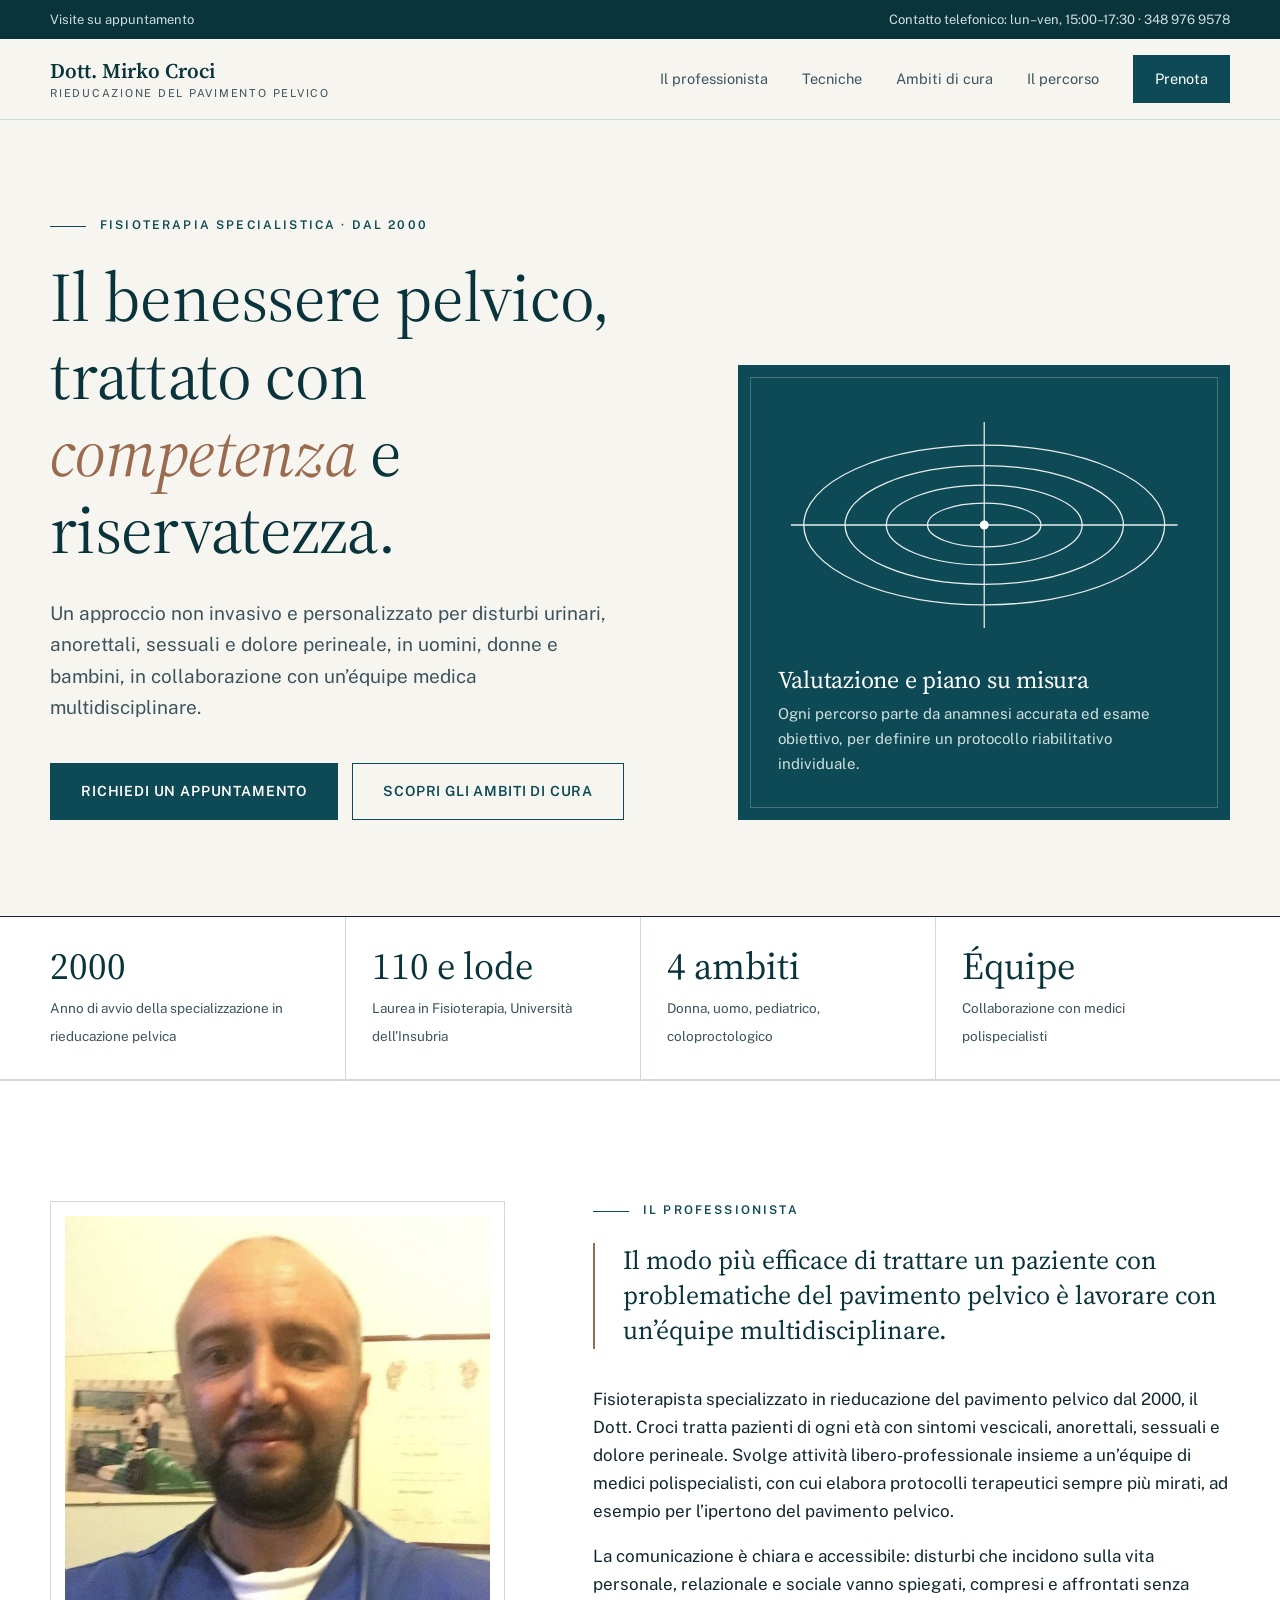
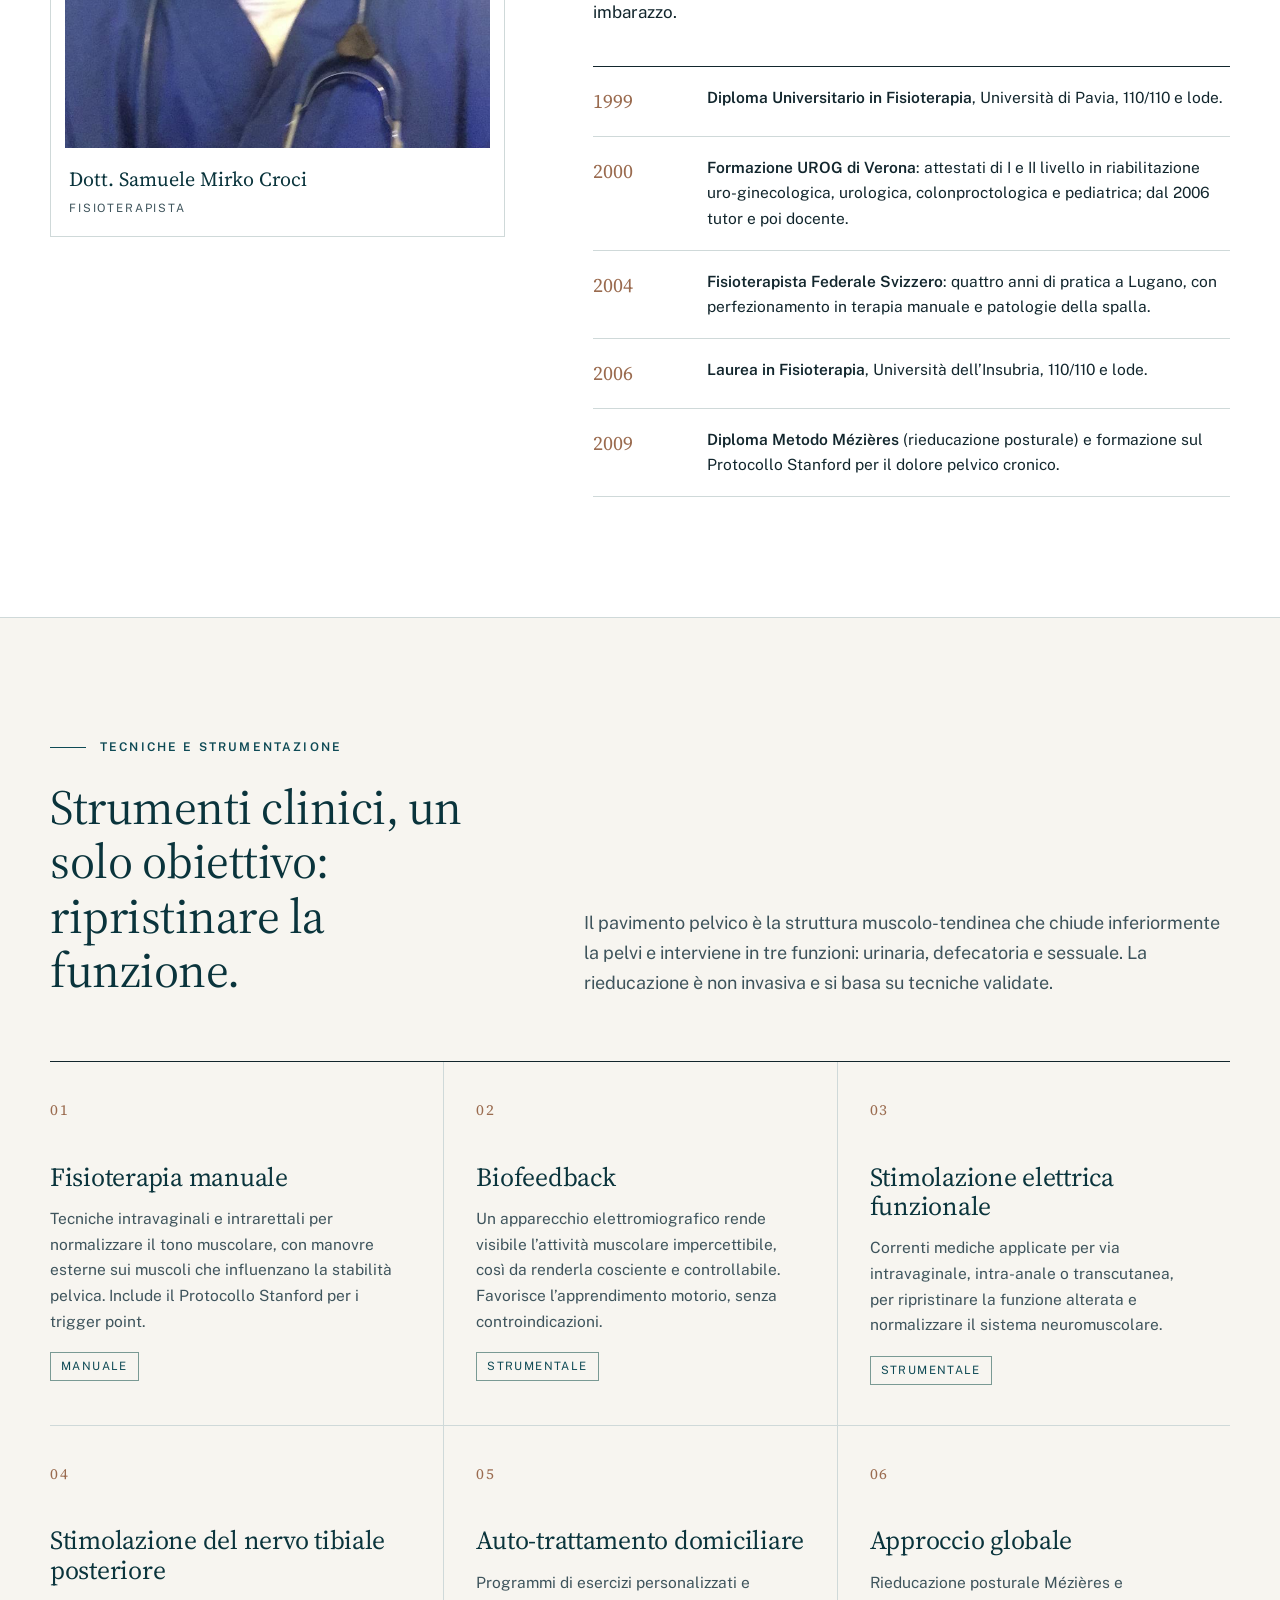
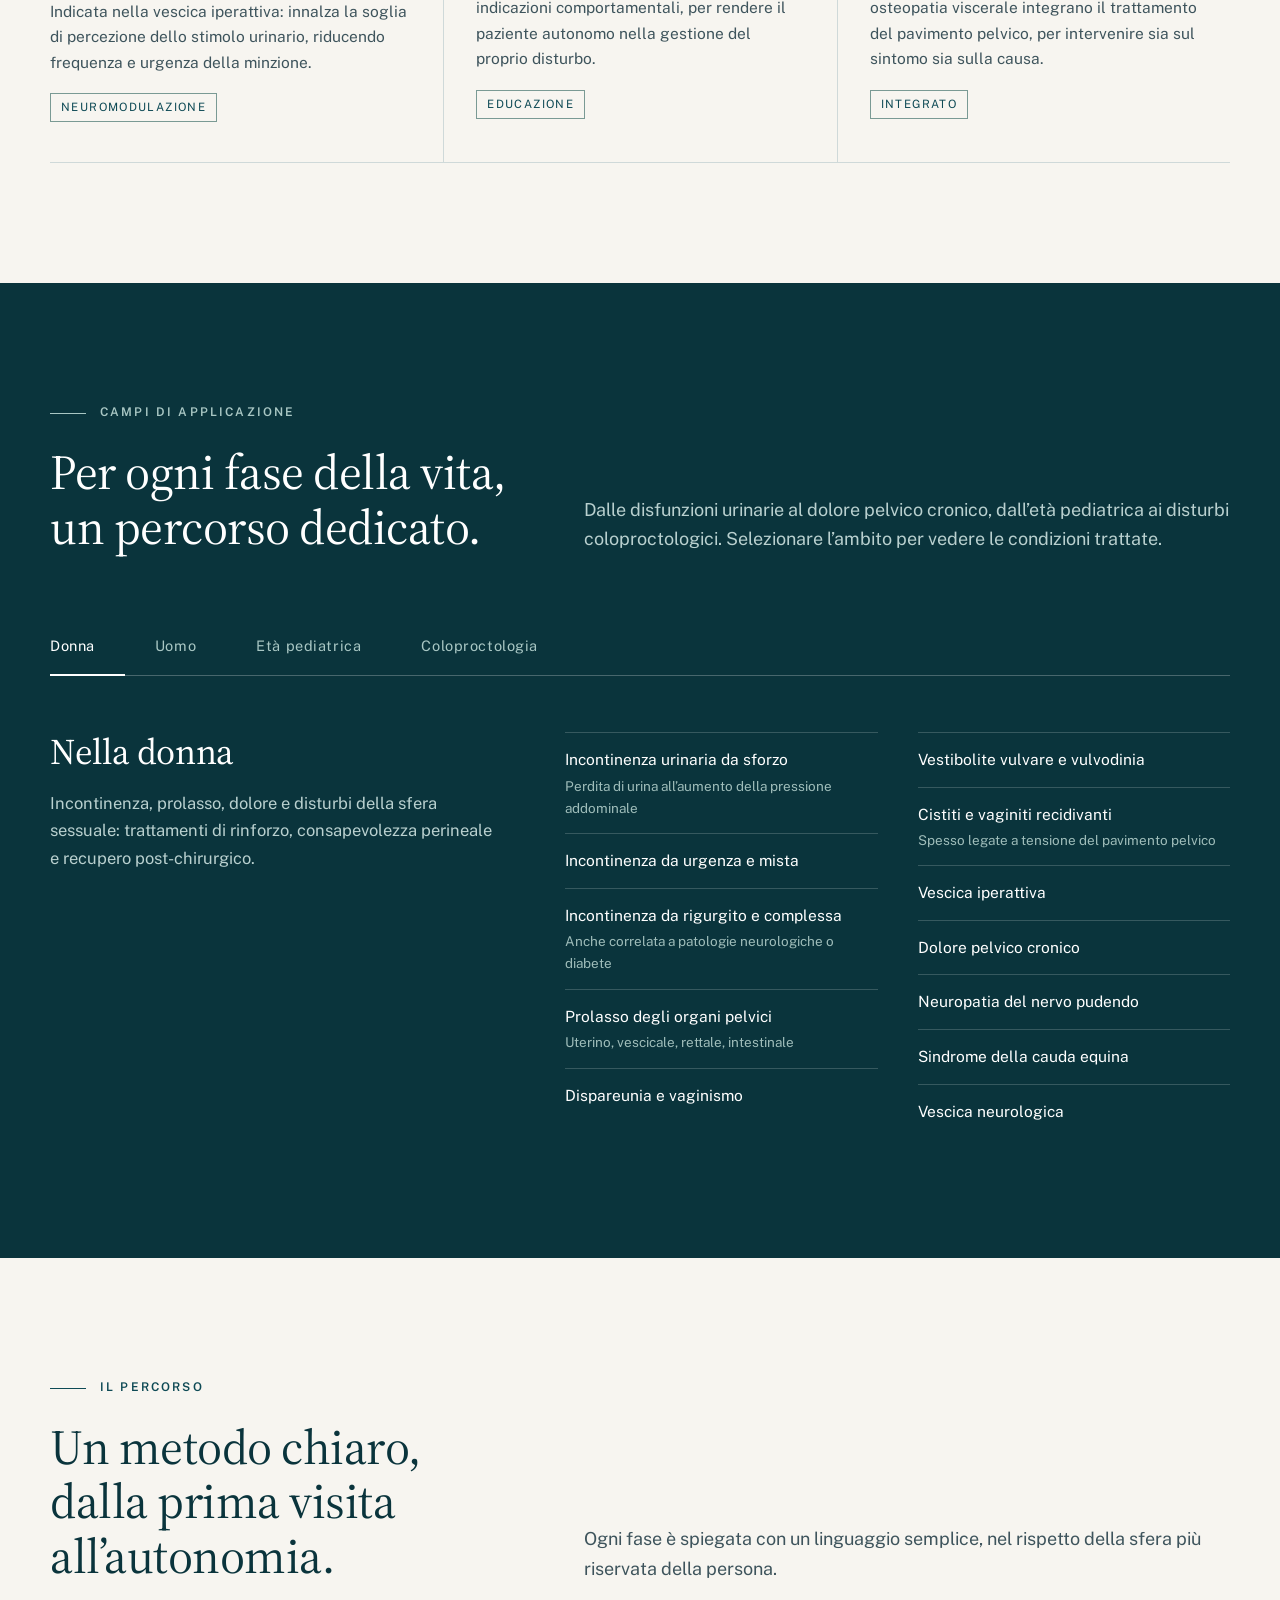
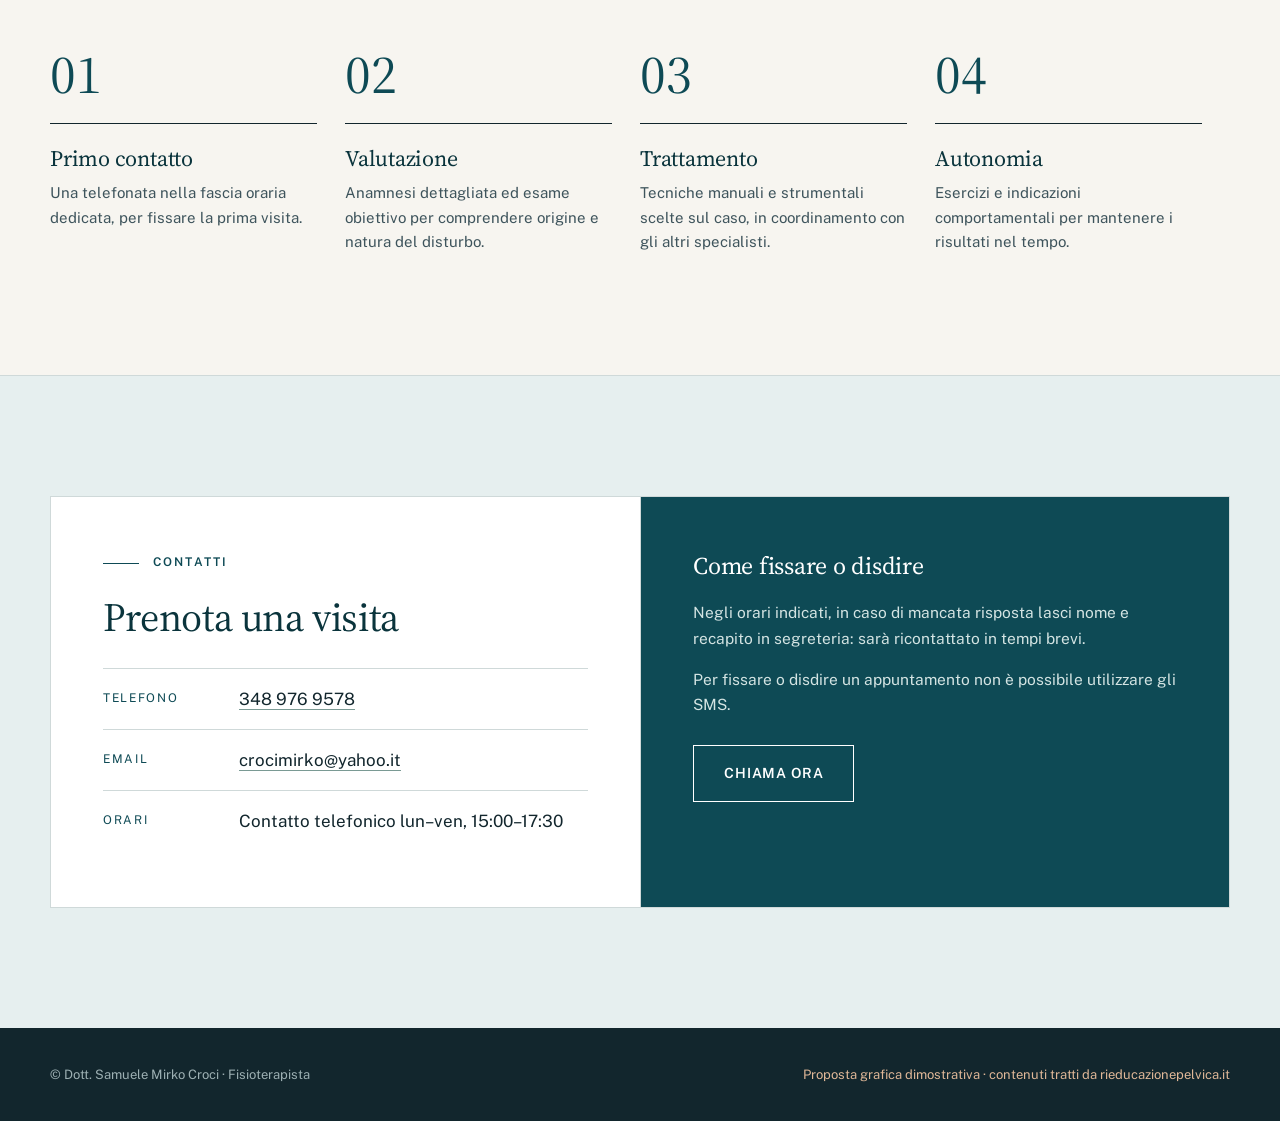
==== index.html @ 96f4814f "Demo restyling sito rieducazionepelvica.it Co-Authored-By: Claude Sonnet 5.5 <noreply@anthropic.com>" ====
<!doctype html>
<html lang="it">
<head>
<meta charset="utf-8">
<meta name="viewport" content="width=device-width, initial-scale=1">
<title>Dott. Mirko Croci · Rieducazione del Pavimento Pelvico</title>
<meta name="description" content="Fisioterapista specializzato in rieducazione del pavimento pelvico dal 2000. Disfunzioni urinarie, anorettali, sessuali e dolore pelvico. Visite su appuntamento.">
<link rel="preconnect" href="https://fonts.googleapis.com">
<link rel="preconnect" href="https://fonts.gstatic.com" crossorigin>
<link href="https://fonts.googleapis.com/css2?family=Public+Sans:wght@400;500;600&family=Source+Serif+4:ital,opsz,wght@0,8..60,400;0,8..60,600;1,8..60,400&display=swap" rel="stylesheet">
<link rel="stylesheet" href="style.css">
</head>
<body>

<div class="topbar">
  <div class="wrap">
    <span>Visite su appuntamento</span>
    <span>Contatto telefonico: lun–ven, 15:00–17:30 · <a href="tel:+393489769578">348 976 9578</a></span>
  </div>
</div>

<header class="site">
  <div class="wrap">
    <a class="brand" href="#top">
      <strong>Dott. Mirko Croci</strong>
      <span>Rieducazione del pavimento pelvico</span>
    </a>
    <button class="burger" aria-label="Menu" aria-expanded="false" aria-controls="nav"><span></span><span></span><span></span></button>
    <nav class="main" id="nav">
      <a href="#medico">Il professionista</a>
      <a href="#metodo">Tecniche</a>
      <a href="#ambiti">Ambiti di cura</a>
      <a href="#percorso">Il percorso</a>
      <a class="cta" href="#contatti">Prenota</a>
    </nav>
  </div>
</header>

<main id="top">

<section class="hero" style="padding-bottom:0">
  <div class="wrap">
    <div class="grid">
      <div>
        <div class="eyebrow">Fisioterapia specialistica · dal 2000</div>
        <h1>Il benessere pelvico, trattato con <em>competenza</em> e riservatezza.</h1>
        <p class="lead">Un approccio non invasivo e personalizzato per disturbi urinari, anorettali, sessuali e dolore perineale, in uomini, donne e bambini, in collaborazione con un’équipe medica multidisciplinare.</p>
        <div class="btns">
          <a class="btn solid" href="#contatti">Richiedi un appuntamento</a>
          <a class="btn line" href="#ambiti">Scopri gli ambiti di cura</a>
        </div>
      </div>
      <aside class="hero-card">
        <svg viewBox="0 0 320 180" fill="none" stroke="currentColor" stroke-width="1" aria-hidden="true">
          <g opacity=".9">
            <ellipse cx="160" cy="90" rx="140" ry="62"/>
            <ellipse cx="160" cy="90" rx="108" ry="46"/>
            <ellipse cx="160" cy="90" rx="76" ry="31"/>
            <ellipse cx="160" cy="90" rx="44" ry="17"/>
            <line x1="160" y1="10" x2="160" y2="170"/>
            <line x1="10" y1="90" x2="310" y2="90"/>
          </g>
          <circle cx="160" cy="90" r="3" fill="currentColor"/>
        </svg>
        <h2>Valutazione e piano su misura</h2>
        <p>Ogni percorso parte da anamnesi accurata ed esame obiettivo, per definire un protocollo riabilitativo individuale.</p>
      </aside>
    </div>
  </div>
  <div class="facts">
    <div class="wrap">
      <div class="fact"><b>2000</b><span>Anno di avvio della specializzazione in rieducazione pelvica</span></div>
      <div class="fact"><b>110 e lode</b><span>Laurea in Fisioterapia, Università dell’Insubria</span></div>
      <div class="fact"><b>4 ambiti</b><span>Donna, uomo, pediatrico, coloproctologico</span></div>
      <div class="fact"><b>Équipe</b><span>Collaborazione con medici polispecialisti</span></div>
    </div>
  </div>
</section>

<section id="medico">
  <div class="wrap">
    <div class="about">
      <figure class="portrait">
        <img src="img/mirko-croci.jpg" alt="Il Dott. Mirko Croci" width="768" height="1024">
        <figcaption>Dott. Samuele Mirko Croci<br><span>Fisioterapista</span></figcaption>
      </figure>
      <div>
        <div class="eyebrow">Il professionista</div>
        <blockquote>Il modo più efficace di trattare un paziente con problematiche del pavimento pelvico è lavorare con un’équipe multidisciplinare.</blockquote>
        <p>Fisioterapista specializzato in rieducazione del pavimento pelvico dal 2000, il Dott. Croci tratta pazienti di ogni età con sintomi vescicali, anorettali, sessuali e dolore perineale. Svolge attività libero-professionale insieme a un’équipe di medici polispecialisti, con cui elabora protocolli terapeutici sempre più mirati, ad esempio per l’ipertono del pavimento pelvico.</p>
        <p>La comunicazione è chiara e accessibile: disturbi che incidono sulla vita personale, relazionale e sociale vanno spiegati, compresi e affrontati senza imbarazzo.</p>
        <ol class="timeline">
          <li><time>1999</time><span><strong>Diploma Universitario in Fisioterapia</strong>, Università di Pavia, 110/110 e lode.</span></li>
          <li><time>2000</time><span><strong>Formazione UROG di Verona</strong>: attestati di I e II livello in riabilitazione uro-ginecologica, urologica, colonproctologica e pediatrica; dal 2006 tutor e poi docente.</span></li>
          <li><time>2004</time><span><strong>Fisioterapista Federale Svizzero</strong>: quattro anni di pratica a Lugano, con perfezionamento in terapia manuale e patologie della spalla.</span></li>
          <li><time>2006</time><span><strong>Laurea in Fisioterapia</strong>, Università dell’Insubria, 110/110 e lode.</span></li>
          <li><time>2009</time><span><strong>Diploma Metodo Mézières</strong> (rieducazione posturale) e formazione sul Protocollo Stanford per il dolore pelvico cronico.</span></li>
        </ol>
      </div>
    </div>
  </div>
</section>

<section id="metodo">
  <div class="wrap">
    <div class="sec-head">
      <div>
        <div class="eyebrow">Tecniche e strumentazione</div>
        <h2>Strumenti clinici, un solo obiettivo: ripristinare la funzione.</h2>
      </div>
      <p>Il pavimento pelvico è la struttura muscolo-tendinea che chiude inferiormente la pelvi e interviene in tre funzioni: urinaria, defecatoria e sessuale. La rieducazione è non invasiva e si basa su tecniche validate.</p>
    </div>
    <div class="method">
      <article><span class="no">01</span><h3>Fisioterapia manuale</h3><p>Tecniche intravaginali e intrarettali per normalizzare il tono muscolare, con manovre esterne sui muscoli che influenzano la stabilità pelvica. Include il Protocollo Stanford per i trigger point.</p><span class="tag">Manuale</span></article>
      <article><span class="no">02</span><h3>Biofeedback</h3><p>Un apparecchio elettromiografico rende visibile l’attività muscolare impercettibile, così da renderla cosciente e controllabile. Favorisce l’apprendimento motorio, senza controindicazioni.</p><span class="tag">Strumentale</span></article>
      <article><span class="no">03</span><h3>Stimolazione elettrica funzionale</h3><p>Correnti mediche applicate per via intravaginale, intra-anale o transcutanea, per ripristinare la funzione alterata e normalizzare il sistema neuromuscolare.</p><span class="tag">Strumentale</span></article>
      <article><span class="no">04</span><h3>Stimolazione del nervo tibiale posteriore</h3><p>Indicata nella vescica iperattiva: innalza la soglia di percezione dello stimolo urinario, riducendo frequenza e urgenza della minzione.</p><span class="tag">Neuromodulazione</span></article>
      <article><span class="no">05</span><h3>Auto-trattamento domiciliare</h3><p>Programmi di esercizi personalizzati e indicazioni comportamentali, per rendere il paziente autonomo nella gestione del proprio disturbo.</p><span class="tag">Educazione</span></article>
      <article><span class="no">06</span><h3>Approccio globale</h3><p>Rieducazione posturale Mézières e osteopatia viscerale integrano il trattamento del pavimento pelvico, per intervenire sia sul sintomo sia sulla causa.</p><span class="tag">Integrato</span></article>
    </div>
  </div>
</section>

<section id="ambiti">
  <div class="wrap">
    <div class="sec-head">
      <div>
        <div class="eyebrow">Campi di applicazione</div>
        <h2>Per ogni fase della vita, un percorso dedicato.</h2>
      </div>
      <p>Dalle disfunzioni urinarie al dolore pelvico cronico, dall’età pediatrica ai disturbi coloproctologici. Selezionare l’ambito per vedere le condizioni trattate.</p>
    </div>

    <div class="tabs" role="tablist">
      <button role="tab" aria-selected="true" aria-controls="p-donna">Donna</button>
      <button role="tab" aria-selected="false" aria-controls="p-uomo">Uomo</button>
      <button role="tab" aria-selected="false" aria-controls="p-pediatrico">Età pediatrica</button>
      <button role="tab" aria-selected="false" aria-controls="p-colon">Coloproctologia</button>
    </div>

    <div class="panel on" id="p-donna" role="tabpanel">
      <div>
        <h3>Nella donna</h3>
        <p class="intro">Incontinenza, prolasso, dolore e disturbi della sfera sessuale: trattamenti di rinforzo, consapevolezza perineale e recupero post-chirurgico.</p>
      </div>
      <ul class="cond">
        <li>Incontinenza urinaria da sforzo<span>Perdita di urina all’aumento della pressione addominale</span></li>
        <li>Incontinenza da urgenza e mista</li>
        <li>Incontinenza da rigurgito e complessa<span>Anche correlata a patologie neurologiche o diabete</span></li>
        <li>Prolasso degli organi pelvici<span>Uterino, vescicale, rettale, intestinale</span></li>
        <li>Dispareunia e vaginismo</li>
        <li>Vestibolite vulvare e vulvodinia</li>
        <li>Cistiti e vaginiti recidivanti<span>Spesso legate a tensione del pavimento pelvico</span></li>
        <li>Vescica iperattiva</li>
        <li>Dolore pelvico cronico</li>
        <li>Neuropatia del nervo pudendo</li>
        <li>Sindrome della cauda equina</li>
        <li>Vescica neurologica</li>
      </ul>
    </div>

    <div class="panel" id="p-uomo" role="tabpanel">
      <div>
        <h3>Nell’uomo</h3>
        <p class="intro">Recupero funzionale dopo chirurgia prostatica e gestione del dolore pelvico cronico, con controllo del dolore e normalizzazione degli spasmi.</p>
      </div>
      <ul class="cond">
        <li>Esiti di prostatectomia<span>Incontinenza urinaria e disfunzione sessuale</span></li>
        <li>Dolore pelvico cronico<span>Prostatiti abatteriche di classe 3A</span></li>
        <li>Neuropatia del nervo pudendo</li>
        <li>Sindrome della cauda equina<span>Riabilitazione post-neurochirurgica</span></li>
        <li>Vescica neurologica<span>Programmi personalizzati e multidisciplinari</span></li>
      </ul>
    </div>

    <div class="panel" id="p-pediatrico" role="tabpanel">
      <div>
        <h3>In età pediatrica</h3>
        <p class="intro">Disturbi della minzione nel bambino, valutati prima di tutto dallo specialista di riferimento.</p>
      </div>
      <div>
        <ul class="cond" style="columns:1">
          <li>Enuresi notturna<span>Perdita del controllo notturno della minzione dopo i tre anni</span></li>
          <li>Vescica iperattiva<span>Presente in circa il 50% dei bambini con enuresi</span></li>
        </ul>
        <p class="note">La valutazione di pediatra, urologo o neuropsichiatra infantile distingue la forma organica da quella comportamentale. La rieducazione è indicata nella forma organica non di origine psicologica.</p>
      </div>
    </div>

    <div class="panel" id="p-colon" role="tabpanel">
      <div>
        <h3>In ambito coloproctologico</h3>
        <p class="intro">Interventi rieducativi per ritrovare controllo e regolarità intestinale.</p>
      </div>
      <ul class="cond" style="columns:1">
        <li>Sindrome da defecazione ostruita<span>Stipsi rettale dissinergica: evacuazione difficoltosa, scarsa o ritardata</span></li>
        <li>Incontinenza fecale<span>Incapacità di controllare l’emissione di gas e/o feci</span></li>
        <li>Esiti di enterostomia<span>Ciclo rieducativo per il recupero della continenza anale</span></li>
      </ul>
    </div>
  </div>
</section>

<section id="percorso">
  <div class="wrap">
    <div class="sec-head">
      <div>
        <div class="eyebrow">Il percorso</div>
        <h2>Un metodo chiaro, dalla prima visita all’autonomia.</h2>
      </div>
      <p>Ogni fase è spiegata con un linguaggio semplice, nel rispetto della sfera più riservata della persona.</p>
    </div>
    <div class="steps">
      <div class="step"><h3>Primo contatto</h3><p>Una telefonata nella fascia oraria dedicata, per fissare la prima visita.</p></div>
      <div class="step"><h3>Valutazione</h3><p>Anamnesi dettagliata ed esame obiettivo per comprendere origine e natura del disturbo.</p></div>
      <div class="step"><h3>Trattamento</h3><p>Tecniche manuali e strumentali scelte sul caso, in coordinamento con gli altri specialisti.</p></div>
      <div class="step"><h3>Autonomia</h3><p>Esercizi e indicazioni comportamentali per mantenere i risultati nel tempo.</p></div>
    </div>
  </div>
</section>

<section id="contatti">
  <div class="wrap">
    <div class="contact">
      <div>
        <div class="eyebrow">Contatti</div>
        <h2>Prenota una visita</h2>
        <dl class="dl">
          <div><dt>Telefono</dt><dd><a href="tel:+393489769578">348 976 9578</a></dd></div>
          <div><dt>Email</dt><dd><a href="mailto:crocimirko@yahoo.it">crocimirko@yahoo.it</a></dd></div>
          <div><dt>Orari</dt><dd>Contatto telefonico lun–ven, 15:00–17:30</dd></div>
        </dl>
      </div>
      <div>
        <h3>Come fissare o disdire</h3>
        <p>Negli orari indicati, in caso di mancata risposta lasci nome e recapito in segreteria: sarà ricontattato in tempi brevi.</p>
        <p>Per fissare o disdire un appuntamento non è possibile utilizzare gli SMS.</p>
        <a class="btn line" href="tel:+393489769578">Chiama ora</a>
      </div>
    </div>
  </div>
</section>

</main>

<footer>
  <div class="wrap">
    <span>© Dott. Samuele Mirko Croci · Fisioterapista</span>
    <span class="demo-badge">Proposta grafica dimostrativa · contenuti tratti da rieducazionepelvica.it</span>
  </div>
</footer>

<script src="script.js"></script>
</body>
</html>
---- style.css ----
:root {
  --ink: #12262d;
  --ink-soft: #3e545c;
  --teal: #0e4a55;
  --teal-deep: #0a343c;
  --teal-mist: #e6efef;
  --sage: #7a9a94;
  --paper: #f7f5f0;
  --white: #ffffff;
  --rule: #cfd9d9;
  --accent: #9a6b4f;
  --serif: "Source Serif 4", "Georgia", serif;
  --sans: "Public Sans", "Segoe UI", sans-serif;
  --wrap: 1180px;
}

*, *::before, *::after { box-sizing: border-box; border-radius: 0; }
html { scroll-behavior: smooth; scroll-padding-top: 88px; }
body {
  margin: 0;
  font-family: var(--sans);
  font-size: 17px;
  line-height: 1.65;
  color: var(--ink);
  background: var(--paper);
  -webkit-font-smoothing: antialiased;
}
img, svg { display: block; max-width: 100%; }
a { color: inherit; }
h1, h2, h3, h4 { font-family: var(--serif); font-weight: 400; line-height: 1.12; margin: 0; letter-spacing: -0.01em; }
p { margin: 0 0 1em; }
.wrap { width: min(var(--wrap), 100% - 48px); margin-inline: auto; }

.eyebrow {
  font-size: 12px;
  font-weight: 600;
  letter-spacing: 0.18em;
  text-transform: uppercase;
  color: var(--teal);
  display: flex;
  align-items: center;
  gap: 14px;
  margin-bottom: 22px;
}
.eyebrow::before { content: ""; width: 36px; height: 1px; background: currentColor; }

/* Top bar */
.topbar { background: var(--teal-deep); color: #cfe0e0; font-size: 13px; }
.topbar .wrap { display: flex; justify-content: space-between; gap: 16px; padding: 9px 0; flex-wrap: wrap; }
.topbar a { text-decoration: none; }
.topbar a:hover { color: var(--white); }

/* Header */
header.site {
  position: sticky; top: 0; z-index: 50;
  background: var(--paper);
  border-bottom: 1px solid var(--rule);
}
header.site .wrap { display: flex; align-items: center; justify-content: space-between; height: 80px; }
.brand { text-decoration: none; display: flex; flex-direction: column; line-height: 1.15; }
.brand strong { font-family: var(--serif); font-weight: 600; font-size: 21px; color: var(--teal-deep); }
.brand span { font-size: 11px; letter-spacing: 0.16em; text-transform: uppercase; color: var(--ink-soft); margin-top: 4px; }
nav.main { display: flex; align-items: center; gap: 34px; }
nav.main a { text-decoration: none; font-size: 14.5px; color: var(--ink-soft); padding: 6px 0; border-bottom: 1px solid transparent; transition: color .2s, border-color .2s; }
nav.main a:hover { color: var(--teal); border-color: var(--teal); }
nav.main a.cta { background: var(--teal); color: var(--white); padding: 12px 22px; border: 0; }
nav.main a.cta:hover { background: var(--teal-deep); }
.burger { display: none; background: none; border: 1px solid var(--teal); width: 44px; height: 44px; cursor: pointer; padding: 0; }
.burger span { display: block; width: 20px; height: 1.5px; background: var(--teal); margin: 5px auto; }

/* Hero */
.hero { padding: 96px 0 0; }
.hero .grid { display: grid; grid-template-columns: 1.25fr 1fr; gap: 72px; align-items: end; }
.hero h1 { font-size: clamp(42px, 5.4vw, 74px); color: var(--teal-deep); margin-bottom: 30px; }
.hero h1 em { font-style: italic; color: var(--accent); }
.hero .lead { font-size: 19px; color: var(--ink-soft); max-width: 560px; margin-bottom: 40px; }
.btns { display: flex; gap: 14px; flex-wrap: wrap; }
.btn {
  display: inline-block; text-decoration: none; font-size: 14px; font-weight: 600;
  letter-spacing: 0.06em; text-transform: uppercase;
  padding: 16px 30px; border: 1px solid var(--teal); transition: background .2s, color .2s;
}
.btn.solid { background: var(--teal); color: var(--white); }
.btn.solid:hover { background: var(--teal-deep); }
.btn.line { color: var(--teal); }
.btn.line:hover { background: var(--teal); color: var(--white); }

.hero-card { background: var(--teal); color: var(--white); padding: 44px 40px; position: relative; }
.hero-card::before { content: ""; position: absolute; inset: 12px; border: 1px solid rgba(255,255,255,.22); pointer-events: none; }
.hero-card svg { width: 100%; height: auto; margin-bottom: 26px; }
.hero-card h2 { font-size: 24px; margin-bottom: 8px; }
.hero-card p { font-size: 15px; color: #cfe0e0; margin: 0; }

.facts { margin-top: 96px; border-top: 1px solid var(--ink); border-bottom: 1px solid var(--rule); background: var(--white); }
.facts .wrap { display: grid; grid-template-columns: repeat(4, 1fr); }
.fact { padding: 30px 26px; border-left: 1px solid var(--rule); }
.fact:first-child { border-left: 0; padding-left: 0; }
.fact b { display: block; font-family: var(--serif); font-weight: 400; font-size: 38px; color: var(--teal-deep); line-height: 1; margin-bottom: 8px; }
.fact span { font-size: 13.5px; color: var(--ink-soft); }

/* Sections */
section { padding: 120px 0; }
.sec-head { display: grid; grid-template-columns: 1fr 1.4fr; gap: 72px; margin-bottom: 64px; align-items: end; }
.sec-head h2 { font-size: clamp(34px, 3.8vw, 52px); color: var(--teal-deep); }
.sec-head p { color: var(--ink-soft); margin: 0; font-size: 18px; }

/* About */
#medico { background: var(--white); border-top: 1px solid var(--rule); border-bottom: 1px solid var(--rule); }
.about { display: grid; grid-template-columns: 5fr 7fr; gap: 88px; }
.portrait { margin: 0; position: sticky; top: 112px; align-self: start; border: 1px solid var(--rule); background: var(--white); padding: 14px; }
.portrait img { width: 100%; height: auto; aspect-ratio: 4 / 5; object-fit: cover; object-position: 50% 18%; filter: saturate(.9); }
.portrait figcaption { padding: 18px 4px 4px; font-family: var(--serif); font-size: 20px; color: var(--teal-deep); line-height: 1.3; }
.portrait figcaption span { font-family: var(--sans); font-size: 11.5px; letter-spacing: .16em; text-transform: uppercase; color: var(--ink-soft); }
.about blockquote { margin: 0 0 36px; padding: 0 0 0 28px; border-left: 2px solid var(--accent); font-family: var(--serif); font-size: 26px; line-height: 1.35; color: var(--teal-deep); }
.timeline { margin: 40px 0 0; padding: 0; list-style: none; border-top: 1px solid var(--ink); }
.timeline li { display: grid; grid-template-columns: 90px 1fr; gap: 24px; padding: 18px 0; border-bottom: 1px solid var(--rule); font-size: 15.5px; }
.timeline time { font-family: var(--serif); font-size: 20px; color: var(--accent); }
.timeline strong { font-weight: 600; color: var(--ink); }

/* Method */
.method { display: grid; grid-template-columns: repeat(3, 1fr); border-top: 1px solid var(--ink); }
.method article { padding: 36px 32px 40px; border-left: 1px solid var(--rule); border-bottom: 1px solid var(--rule); }
.method article:nth-child(3n+1) { border-left: 0; padding-left: 0; }
.method .no { font-family: var(--serif); font-size: 15px; color: var(--accent); letter-spacing: .1em; display: block; margin-bottom: 40px; }
.method h3 { font-size: 26px; color: var(--teal-deep); margin-bottom: 14px; }
.method p { font-size: 15.5px; color: var(--ink-soft); margin: 0; }
.method .tag { display: inline-block; margin-top: 18px; font-size: 11.5px; letter-spacing: .12em; text-transform: uppercase; color: var(--teal); border: 1px solid var(--sage); padding: 4px 10px; }

/* Fields */
#ambiti { background: var(--teal-deep); color: var(--white); }
#ambiti .eyebrow { color: #a9c7c4; }
#ambiti .sec-head h2 { color: var(--white); }
#ambiti .sec-head p { color: #b9d0cf; }
.tabs { display: flex; border-bottom: 1px solid rgba(255,255,255,.25); margin-bottom: 56px; flex-wrap: wrap; }
.tabs button { font: inherit; font-size: 14.5px; letter-spacing: .04em; background: none; color: #a9c7c4; border: 0; border-bottom: 2px solid transparent; padding: 16px 30px 16px 0; margin-right: 30px; cursor: pointer; margin-bottom: -1px; }
.tabs button:hover { color: var(--white); }
.tabs button[aria-selected="true"] { color: var(--white); border-bottom-color: var(--white); }
.panel { display: none; grid-template-columns: 1fr 1.5fr; gap: 72px; }
.panel.on { display: grid; }
.panel h3 { font-size: 36px; margin-bottom: 18px; }
.panel .intro { color: #b9d0cf; font-size: 16.5px; }
.cond { list-style: none; padding: 0; margin: 0; columns: 2; column-gap: 40px; }
.cond li { break-inside: avoid; padding: 14px 0 14px 0; border-top: 1px solid rgba(255,255,255,.18); font-size: 15.5px; }
.cond li span { display: block; font-size: 13.5px; color: #9fbdba; margin-top: 2px; }
.note { margin-top: 26px; font-size: 14px; color: #9fbdba; border-left: 2px solid var(--accent); padding-left: 16px; }

/* Process */
.steps { display: grid; grid-template-columns: repeat(4, 1fr); gap: 0; counter-reset: s; }
.step { padding: 0 28px 0 0; position: relative; }
.step::before { counter-increment: s; content: "0" counter(s); display: block; font-family: var(--serif); font-size: 54px; color: var(--teal); line-height: 1; padding-bottom: 22px; border-bottom: 1px solid var(--ink); margin-bottom: 22px; }
.step h3 { font-size: 22px; margin-bottom: 10px; color: var(--teal-deep); }
.step p { font-size: 15px; color: var(--ink-soft); margin: 0; }

/* Contacts */
#contatti { background: var(--teal-mist); border-top: 1px solid var(--rule); }
.contact { display: grid; grid-template-columns: 1fr 1fr; gap: 0; background: var(--white); border: 1px solid var(--rule); }
.contact > div { padding: 56px 52px; }
.contact > div + div { border-left: 1px solid var(--rule); background: var(--teal); color: var(--white); }
.contact h2 { font-size: 40px; color: var(--teal-deep); margin-bottom: 28px; }
.contact > div + div h3 { font-size: 24px; margin-bottom: 20px; }
.dl { margin: 0; }
.dl div { padding: 16px 0; border-top: 1px solid var(--rule); display: grid; grid-template-columns: 120px 1fr; gap: 16px; }
.dl dt { font-size: 12px; letter-spacing: .14em; text-transform: uppercase; color: var(--teal); padding-top: 4px; }
.dl dd { margin: 0; }
.dl a { text-decoration: none; border-bottom: 1px solid var(--sage); }
.contact > div + div p { color: #d4e4e3; font-size: 15.5px; }
.contact > div + div .btn { border-color: var(--white); color: var(--white); margin-top: 12px; }
.contact > div + div .btn:hover { background: var(--white); color: var(--teal); }

footer { background: var(--ink); color: #9db0b3; padding: 36px 0; font-size: 13px; }
footer .wrap { display: flex; justify-content: space-between; gap: 20px; flex-wrap: wrap; }
.demo-badge { color: #e0b898; }

/* Responsive */
@media (max-width: 980px) {
  .burger { display: block; }
  nav.main { display: none; position: absolute; top: 80px; left: 0; right: 0; background: var(--paper); flex-direction: column; align-items: stretch; gap: 0; padding: 8px 24px 24px; border-bottom: 1px solid var(--rule); }
  nav.main.open { display: flex; }
  nav.main a { padding: 16px 0; border-bottom: 1px solid var(--rule); }
  nav.main a.cta { margin-top: 16px; text-align: center; }
  section { padding: 84px 0; }
  .hero { padding-top: 56px; }
  .hero .grid, .sec-head, .about, .panel, .contact { grid-template-columns: 1fr; gap: 40px; }
  .sec-head { gap: 20px; }
  .facts .wrap { grid-template-columns: 1fr 1fr; }
  .fact:nth-child(3) { border-left: 0; padding-left: 0; }
  .fact { border-top: 1px solid var(--rule); }
  .fact:nth-child(-n+2) { border-top: 0; }
  .method { grid-template-columns: 1fr 1fr; }
  .method article, .method article:nth-child(3n+1) { border-left: 1px solid var(--rule); padding-left: 32px; }
  .method article:nth-child(odd) { border-left: 0; padding-left: 0; }
  .steps { grid-template-columns: 1fr 1fr; row-gap: 48px; }
  .contact > div + div { border-left: 0; border-top: 1px solid var(--rule); }
  .portrait { max-width: 420px; position: static; }
}
@media (max-width: 760px) {
  body { font-size: 16px; }
  .topbar .wrap > :last-child { display: none; }
  .method, .steps { grid-template-columns: 1fr; }
  .method article, .method article:nth-child(odd) { border-left: 0; padding-left: 0; padding-right: 0; }
  .cond { columns: 1; }
  .contact > div { padding: 36px 26px; }
  .dl div { grid-template-columns: 1fr; gap: 2px; }
  .timeline li { grid-template-columns: 64px 1fr; gap: 14px; }
  .hero-card { padding: 36px 28px; }
  .tabs button { margin-right: 18px; padding-right: 0; }
}
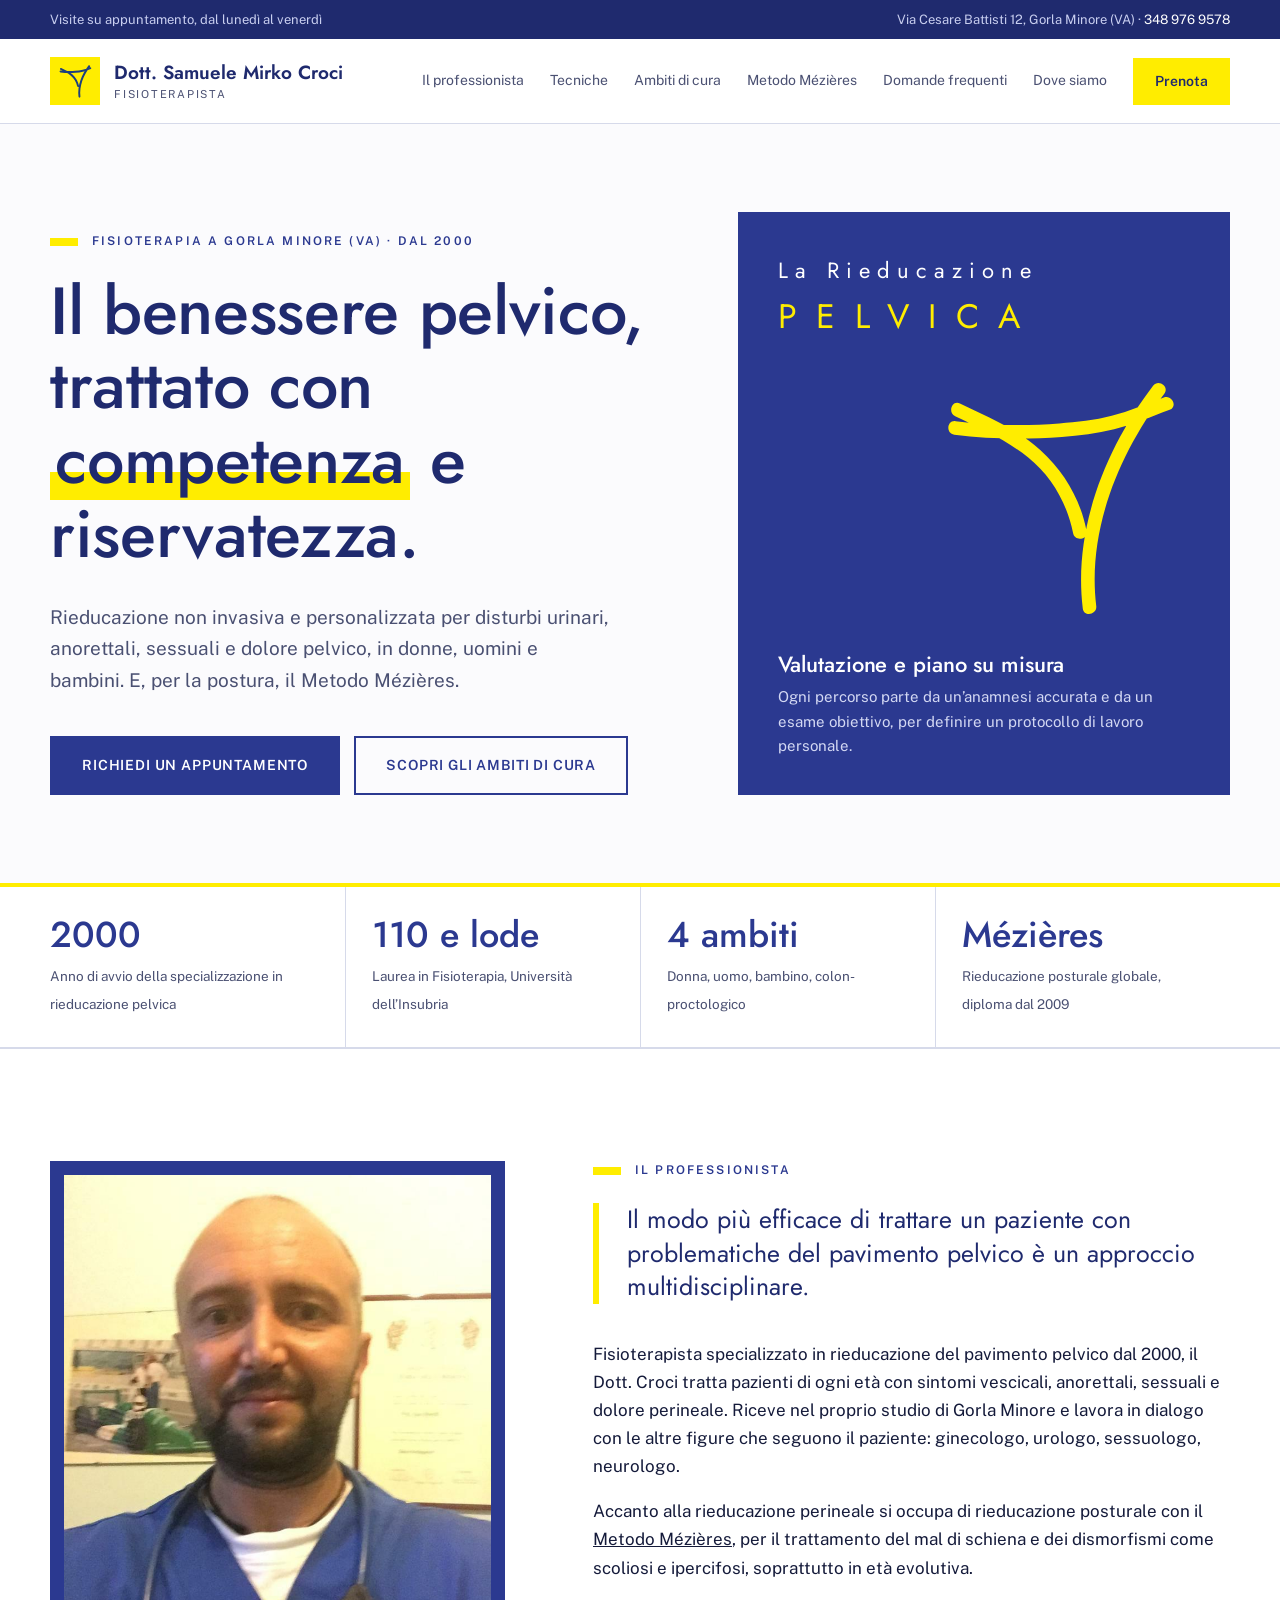
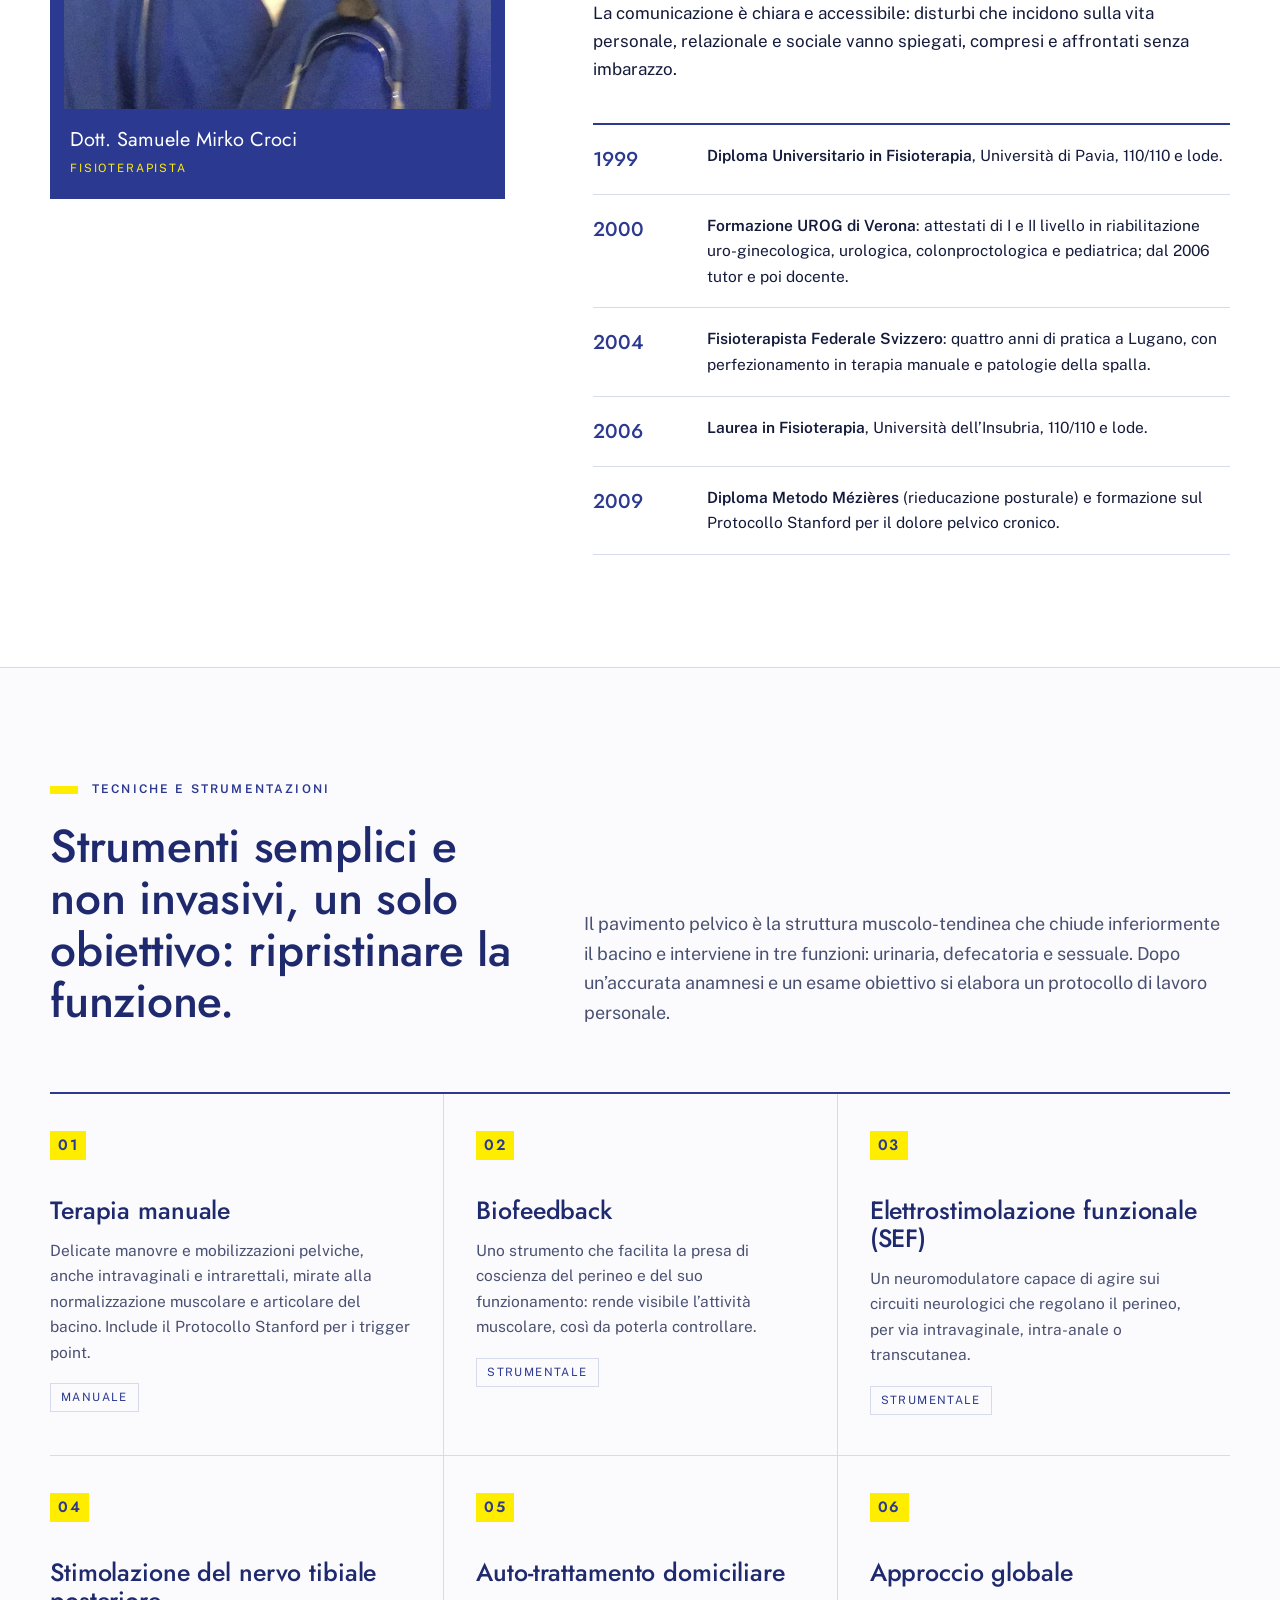
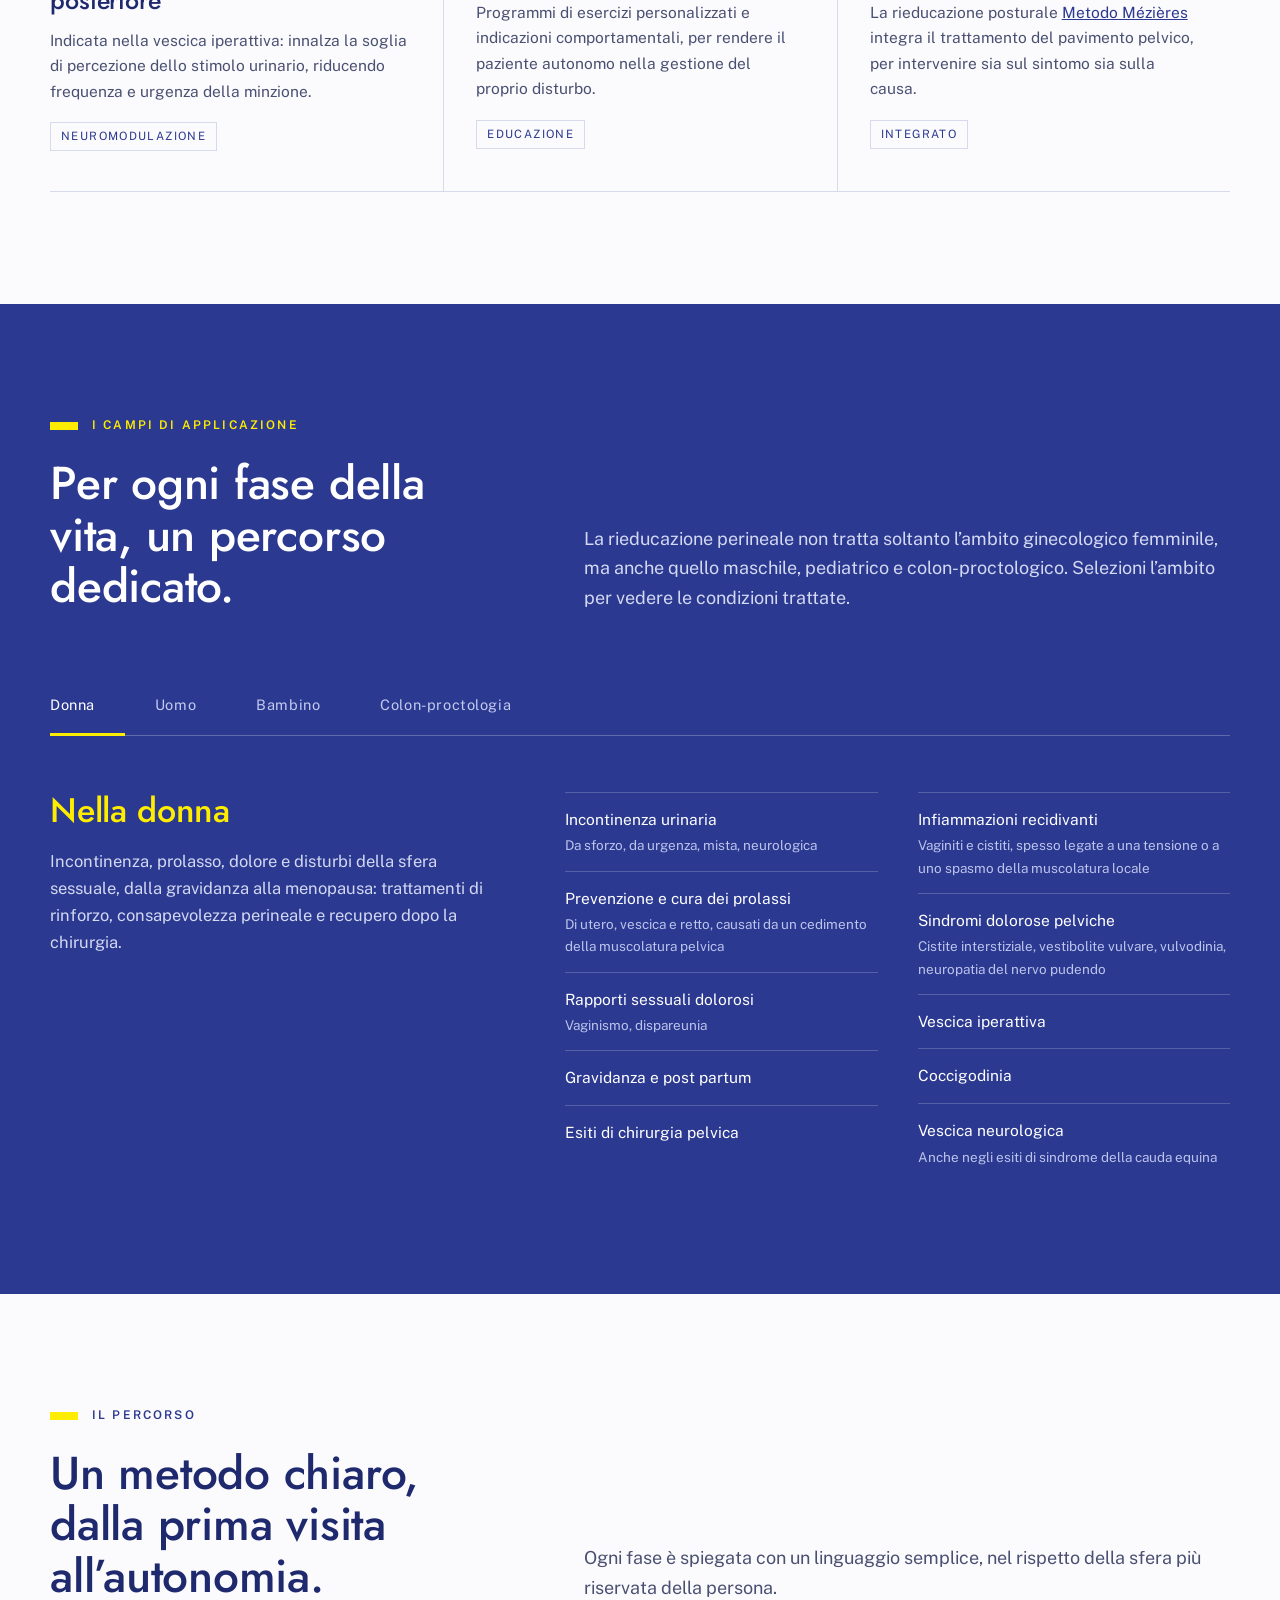
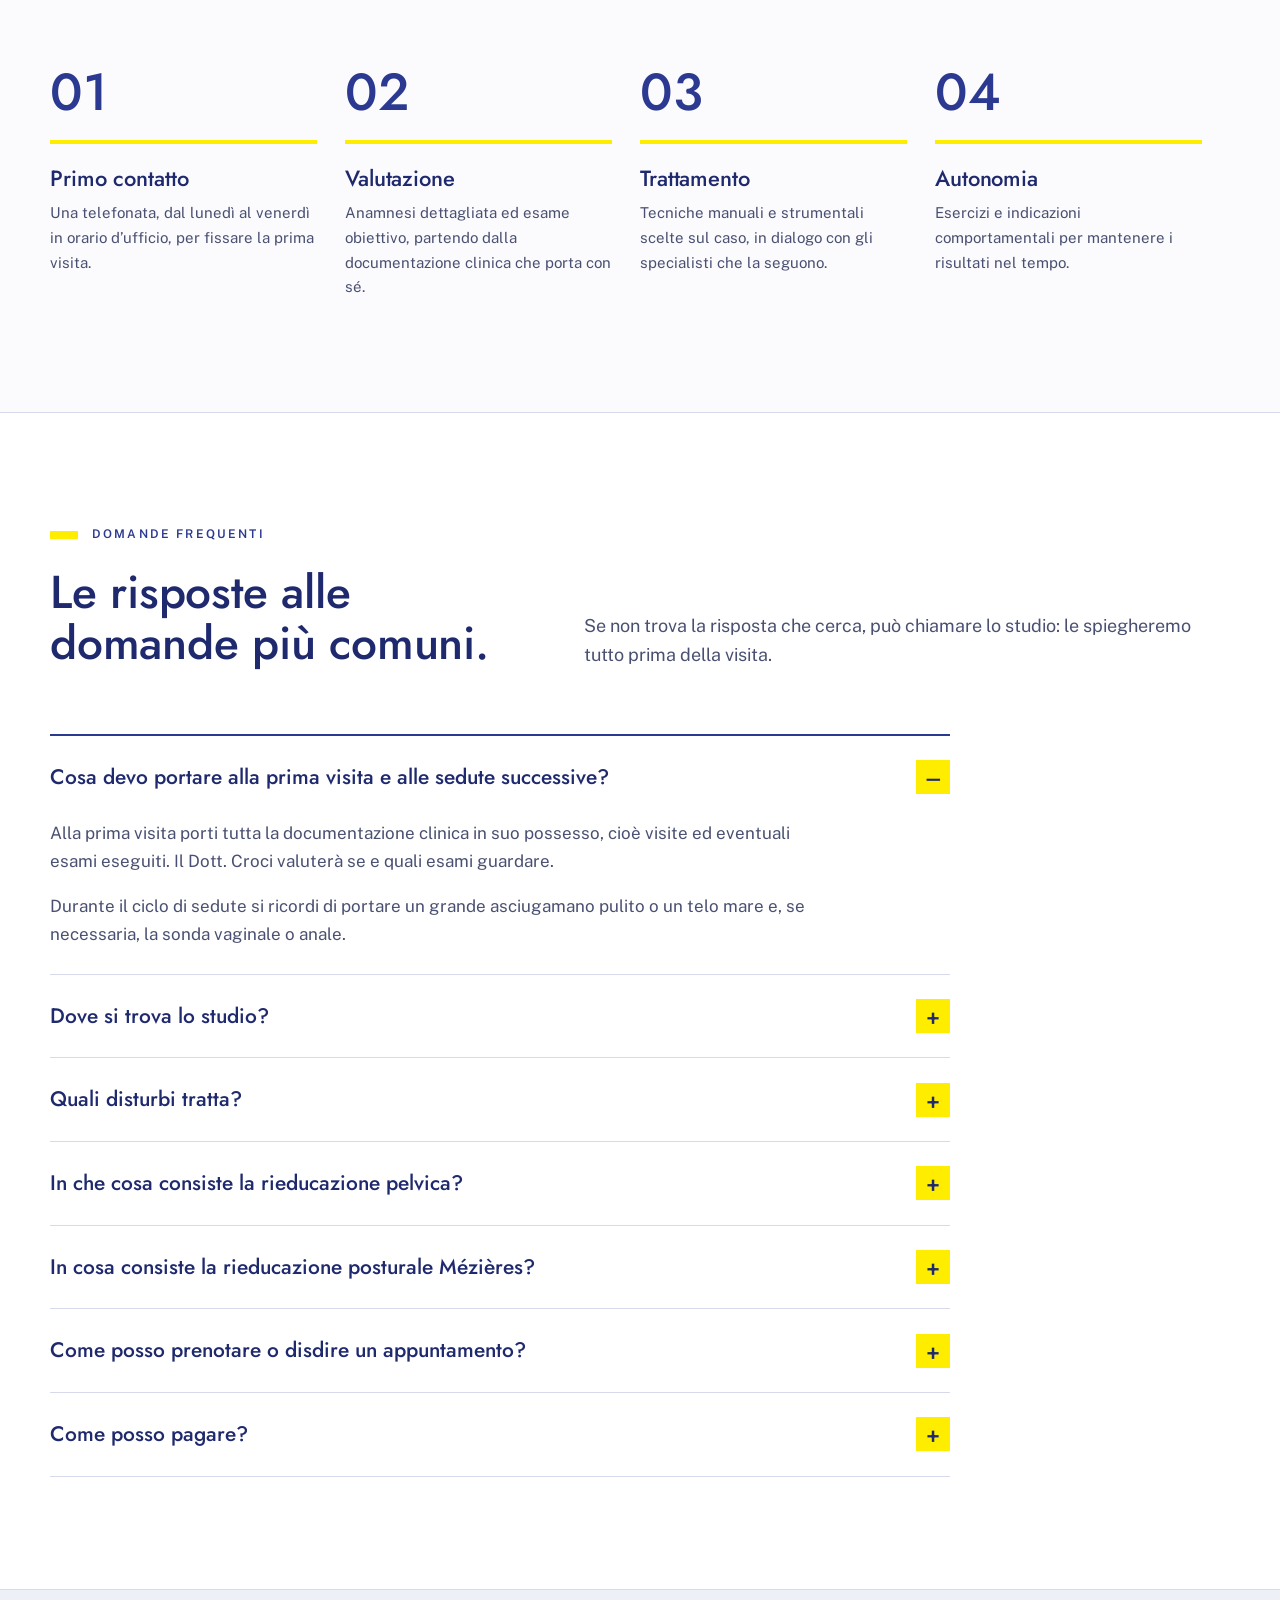
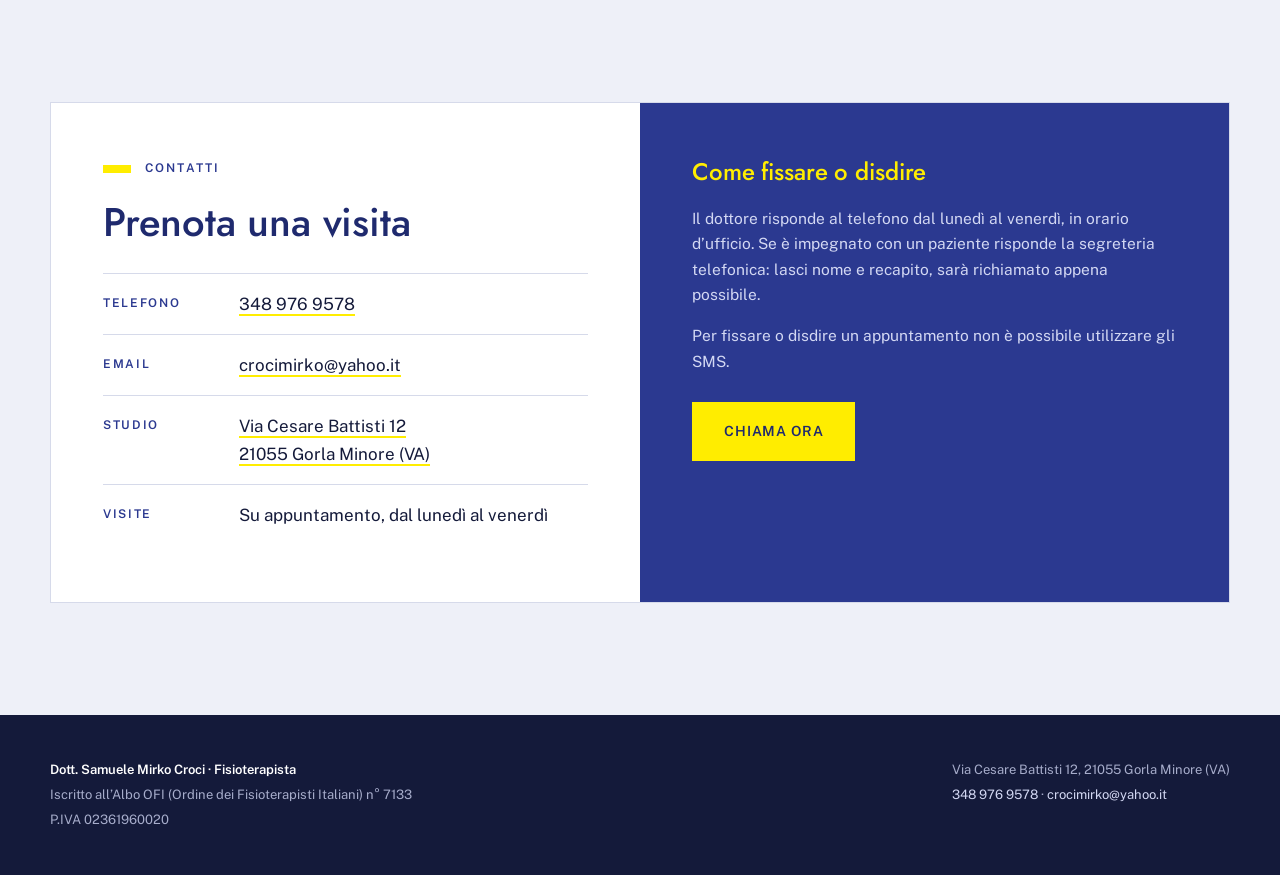
==== commit 378cce6f: "Sito con contenuti del cliente e palette della brochure - Palette blu/giallo della brochure, font Jo" ====
--- a/index.html
+++ b/index.html
@@ -3,34 +3,37 @@
 <head>
 <meta charset="utf-8">
 <meta name="viewport" content="width=device-width, initial-scale=1">
-<title>Dott. Mirko Croci · Rieducazione del Pavimento Pelvico</title>
-<meta name="description" content="Fisioterapista specializzato in rieducazione del pavimento pelvico dal 2000. Disfunzioni urinarie, anorettali, sessuali e dolore pelvico. Visite su appuntamento.">
+<title>Dott. Samuele Mirko Croci · Fisioterapista · Rieducazione pelvica a Gorla Minore (VA)</title>
+<meta name="description" content="Dott. Samuele Mirko Croci, fisioterapista a Gorla Minore (VA). Rieducazione del pavimento pelvico per donna, uomo e bambino, ambito colon-proctologico e rieducazione posturale Metodo Mézières. Visite su appuntamento.">
+<link rel="icon" href="img/logo.svg" type="image/svg+xml">
 <link rel="preconnect" href="https://fonts.googleapis.com">
 <link rel="preconnect" href="https://fonts.gstatic.com" crossorigin>
-<link href="https://fonts.googleapis.com/css2?family=Public+Sans:wght@400;500;600&family=Source+Serif+4:ital,opsz,wght@0,8..60,400;0,8..60,600;1,8..60,400&display=swap" rel="stylesheet">
+<link href="https://fonts.googleapis.com/css2?family=Jost:wght@400;500;600&family=Public+Sans:wght@400;500;600&display=swap" rel="stylesheet">
 <link rel="stylesheet" href="style.css">
 </head>
 <body>
 
 <div class="topbar">
   <div class="wrap">
-    <span>Visite su appuntamento</span>
-    <span>Contatto telefonico: lun–ven, 15:00–17:30 · <a href="tel:+393489769578">348 976 9578</a></span>
+    <span>Visite su appuntamento, dal lunedì al venerdì</span>
+    <span>Via Cesare Battisti 12, Gorla Minore (VA) · <a href="tel:+393489769578">348 976 9578</a></span>
   </div>
 </div>
 
 <header class="site">
   <div class="wrap">
-    <a class="brand" href="#top">
-      <strong>Dott. Mirko Croci</strong>
-      <span>Rieducazione del pavimento pelvico</span>
+    <a class="brand" href="index.html">
+      <img src="img/logo.svg" alt="" width="50" height="48">
+      <span><strong>Dott. Samuele Mirko Croci</strong><small>Fisioterapista</small></span>
     </a>
     <button class="burger" aria-label="Menu" aria-expanded="false" aria-controls="nav"><span></span><span></span><span></span></button>
     <nav class="main" id="nav">
       <a href="#medico">Il professionista</a>
       <a href="#metodo">Tecniche</a>
       <a href="#ambiti">Ambiti di cura</a>
-      <a href="#percorso">Il percorso</a>
+      <a href="mezieres.html">Metodo Mézières</a>
+      <a href="#faq">Domande frequenti</a>
+      <a href="dove-siamo.html">Dove siamo</a>
       <a class="cta" href="#contatti">Prenota</a>
     </nav>
   </div>
@@ -42,28 +45,19 @@
   <div class="wrap">
     <div class="grid">
       <div>
-        <div class="eyebrow">Fisioterapia specialistica · dal 2000</div>
+        <div class="eyebrow">Fisioterapia a Gorla Minore (VA) · dal 2000</div>
         <h1>Il benessere pelvico, trattato con <em>competenza</em> e riservatezza.</h1>
-        <p class="lead">Un approccio non invasivo e personalizzato per disturbi urinari, anorettali, sessuali e dolore perineale, in uomini, donne e bambini, in collaborazione con un’équipe medica multidisciplinare.</p>
+        <p class="lead">Rieducazione non invasiva e personalizzata per disturbi urinari, anorettali, sessuali e dolore pelvico, in donne, uomini e bambini. E, per la postura, il Metodo Mézières.</p>
         <div class="btns">
           <a class="btn solid" href="#contatti">Richiedi un appuntamento</a>
           <a class="btn line" href="#ambiti">Scopri gli ambiti di cura</a>
         </div>
       </div>
       <aside class="hero-card">
-        <svg viewBox="0 0 320 180" fill="none" stroke="currentColor" stroke-width="1" aria-hidden="true">
-          <g opacity=".9">
-            <ellipse cx="160" cy="90" rx="140" ry="62"/>
-            <ellipse cx="160" cy="90" rx="108" ry="46"/>
-            <ellipse cx="160" cy="90" rx="76" ry="31"/>
-            <ellipse cx="160" cy="90" rx="44" ry="17"/>
-            <line x1="160" y1="10" x2="160" y2="170"/>
-            <line x1="10" y1="90" x2="310" y2="90"/>
-          </g>
-          <circle cx="160" cy="90" r="3" fill="currentColor"/>
-        </svg>
+        <p class="cover-title">La Rieducazione <b>PELVICA</b></p>
+        <svg class="mark" viewBox="28 22 134 138" aria-hidden="true"><use href="img/logo-mark.svg#m"/></svg>
         <h2>Valutazione e piano su misura</h2>
-        <p>Ogni percorso parte da anamnesi accurata ed esame obiettivo, per definire un protocollo riabilitativo individuale.</p>
+        <p>Ogni percorso parte da un’anamnesi accurata e da un esame obiettivo, per definire un protocollo di lavoro personale.</p>
       </aside>
     </div>
   </div>
@@ -71,8 +65,8 @@
     <div class="wrap">
       <div class="fact"><b>2000</b><span>Anno di avvio della specializzazione in rieducazione pelvica</span></div>
       <div class="fact"><b>110 e lode</b><span>Laurea in Fisioterapia, Università dell’Insubria</span></div>
-      <div class="fact"><b>4 ambiti</b><span>Donna, uomo, pediatrico, coloproctologico</span></div>
-      <div class="fact"><b>Équipe</b><span>Collaborazione con medici polispecialisti</span></div>
+      <div class="fact"><b>4 ambiti</b><span>Donna, uomo, bambino, colon-proctologico</span></div>
+      <div class="fact"><b>Mézières</b><span>Rieducazione posturale globale, diploma dal 2009</span></div>
     </div>
   </div>
 </section>
@@ -81,13 +75,14 @@
   <div class="wrap">
     <div class="about">
       <figure class="portrait">
-        <img src="img/mirko-croci.jpg" alt="Il Dott. Mirko Croci" width="768" height="1024">
+        <img src="img/mirko-croci.jpg" alt="Il Dott. Samuele Mirko Croci" width="768" height="1024">
         <figcaption>Dott. Samuele Mirko Croci<br><span>Fisioterapista</span></figcaption>
       </figure>
       <div>
         <div class="eyebrow">Il professionista</div>
-        <blockquote>Il modo più efficace di trattare un paziente con problematiche del pavimento pelvico è lavorare con un’équipe multidisciplinare.</blockquote>
-        <p>Fisioterapista specializzato in rieducazione del pavimento pelvico dal 2000, il Dott. Croci tratta pazienti di ogni età con sintomi vescicali, anorettali, sessuali e dolore perineale. Svolge attività libero-professionale insieme a un’équipe di medici polispecialisti, con cui elabora protocolli terapeutici sempre più mirati, ad esempio per l’ipertono del pavimento pelvico.</p>
+        <blockquote>Il modo più efficace di trattare un paziente con problematiche del pavimento pelvico è un approccio multidisciplinare.</blockquote>
+        <p>Fisioterapista specializzato in rieducazione del pavimento pelvico dal 2000, il Dott. Croci tratta pazienti di ogni età con sintomi vescicali, anorettali, sessuali e dolore perineale. Riceve nel proprio studio di Gorla Minore e lavora in dialogo con le altre figure che seguono il paziente: ginecologo, urologo, sessuologo, neurologo.</p>
+        <p>Accanto alla rieducazione perineale si occupa di rieducazione posturale con il <a href="mezieres.html">Metodo Mézières</a>, per il trattamento del mal di schiena e dei dismorfismi come scoliosi e ipercifosi, soprattutto in età evolutiva.</p>
         <p>La comunicazione è chiara e accessibile: disturbi che incidono sulla vita personale, relazionale e sociale vanno spiegati, compresi e affrontati senza imbarazzo.</p>
         <ol class="timeline">
           <li><time>1999</time><span><strong>Diploma Universitario in Fisioterapia</strong>, Università di Pavia, 110/110 e lode.</span></li>
@@ -105,18 +100,18 @@
   <div class="wrap">
     <div class="sec-head">
       <div>
-        <div class="eyebrow">Tecniche e strumentazione</div>
-        <h2>Strumenti clinici, un solo obiettivo: ripristinare la funzione.</h2>
-      </div>
-      <p>Il pavimento pelvico è la struttura muscolo-tendinea che chiude inferiormente la pelvi e interviene in tre funzioni: urinaria, defecatoria e sessuale. La rieducazione è non invasiva e si basa su tecniche validate.</p>
+        <div class="eyebrow">Tecniche e strumentazioni</div>
+        <h2>Strumenti semplici e non invasivi, un solo obiettivo: ripristinare la funzione.</h2>
+      </div>
+      <p>Il pavimento pelvico è la struttura muscolo-tendinea che chiude inferiormente il bacino e interviene in tre funzioni: urinaria, defecatoria e sessuale. Dopo un’accurata anamnesi e un esame obiettivo si elabora un protocollo di lavoro personale.</p>
     </div>
     <div class="method">
-      <article><span class="no">01</span><h3>Fisioterapia manuale</h3><p>Tecniche intravaginali e intrarettali per normalizzare il tono muscolare, con manovre esterne sui muscoli che influenzano la stabilità pelvica. Include il Protocollo Stanford per i trigger point.</p><span class="tag">Manuale</span></article>
-      <article><span class="no">02</span><h3>Biofeedback</h3><p>Un apparecchio elettromiografico rende visibile l’attività muscolare impercettibile, così da renderla cosciente e controllabile. Favorisce l’apprendimento motorio, senza controindicazioni.</p><span class="tag">Strumentale</span></article>
-      <article><span class="no">03</span><h3>Stimolazione elettrica funzionale</h3><p>Correnti mediche applicate per via intravaginale, intra-anale o transcutanea, per ripristinare la funzione alterata e normalizzare il sistema neuromuscolare.</p><span class="tag">Strumentale</span></article>
+      <article><span class="no">01</span><h3>Terapia manuale</h3><p>Delicate manovre e mobilizzazioni pelviche, anche intravaginali e intrarettali, mirate alla normalizzazione muscolare e articolare del bacino. Include il Protocollo Stanford per i trigger point.</p><span class="tag">Manuale</span></article>
+      <article><span class="no">02</span><h3>Biofeedback</h3><p>Uno strumento che facilita la presa di coscienza del perineo e del suo funzionamento: rende visibile l’attività muscolare, così da poterla controllare.</p><span class="tag">Strumentale</span></article>
+      <article><span class="no">03</span><h3>Elettrostimolazione funzionale (SEF)</h3><p>Un neuromodulatore capace di agire sui circuiti neurologici che regolano il perineo, per via intravaginale, intra-anale o transcutanea.</p><span class="tag">Strumentale</span></article>
       <article><span class="no">04</span><h3>Stimolazione del nervo tibiale posteriore</h3><p>Indicata nella vescica iperattiva: innalza la soglia di percezione dello stimolo urinario, riducendo frequenza e urgenza della minzione.</p><span class="tag">Neuromodulazione</span></article>
       <article><span class="no">05</span><h3>Auto-trattamento domiciliare</h3><p>Programmi di esercizi personalizzati e indicazioni comportamentali, per rendere il paziente autonomo nella gestione del proprio disturbo.</p><span class="tag">Educazione</span></article>
-      <article><span class="no">06</span><h3>Approccio globale</h3><p>Rieducazione posturale Mézières e osteopatia viscerale integrano il trattamento del pavimento pelvico, per intervenire sia sul sintomo sia sulla causa.</p><span class="tag">Integrato</span></article>
+      <article><span class="no">06</span><h3>Approccio globale</h3><p>La rieducazione posturale <a href="mezieres.html">Metodo Mézières</a> integra il trattamento del pavimento pelvico, per intervenire sia sul sintomo sia sulla causa.</p><span class="tag">Integrato</span></article>
     </div>
   </div>
 </section>
@@ -125,63 +120,62 @@
   <div class="wrap">
     <div class="sec-head">
       <div>
-        <div class="eyebrow">Campi di applicazione</div>
+        <div class="eyebrow">I campi di applicazione</div>
         <h2>Per ogni fase della vita, un percorso dedicato.</h2>
       </div>
-      <p>Dalle disfunzioni urinarie al dolore pelvico cronico, dall’età pediatrica ai disturbi coloproctologici. Selezionare l’ambito per vedere le condizioni trattate.</p>
+      <p>La rieducazione perineale non tratta soltanto l’ambito ginecologico femminile, ma anche quello maschile, pediatrico e colon-proctologico. Selezioni l’ambito per vedere le condizioni trattate.</p>
     </div>
 
     <div class="tabs" role="tablist">
       <button role="tab" aria-selected="true" aria-controls="p-donna">Donna</button>
       <button role="tab" aria-selected="false" aria-controls="p-uomo">Uomo</button>
-      <button role="tab" aria-selected="false" aria-controls="p-pediatrico">Età pediatrica</button>
-      <button role="tab" aria-selected="false" aria-controls="p-colon">Coloproctologia</button>
+      <button role="tab" aria-selected="false" aria-controls="p-pediatrico">Bambino</button>
+      <button role="tab" aria-selected="false" aria-controls="p-colon">Colon-proctologia</button>
     </div>
 
     <div class="panel on" id="p-donna" role="tabpanel">
       <div>
         <h3>Nella donna</h3>
-        <p class="intro">Incontinenza, prolasso, dolore e disturbi della sfera sessuale: trattamenti di rinforzo, consapevolezza perineale e recupero post-chirurgico.</p>
+        <p class="intro">Incontinenza, prolasso, dolore e disturbi della sfera sessuale, dalla gravidanza alla menopausa: trattamenti di rinforzo, consapevolezza perineale e recupero dopo la chirurgia.</p>
       </div>
       <ul class="cond">
-        <li>Incontinenza urinaria da sforzo<span>Perdita di urina all’aumento della pressione addominale</span></li>
-        <li>Incontinenza da urgenza e mista</li>
-        <li>Incontinenza da rigurgito e complessa<span>Anche correlata a patologie neurologiche o diabete</span></li>
-        <li>Prolasso degli organi pelvici<span>Uterino, vescicale, rettale, intestinale</span></li>
-        <li>Dispareunia e vaginismo</li>
-        <li>Vestibolite vulvare e vulvodinia</li>
-        <li>Cistiti e vaginiti recidivanti<span>Spesso legate a tensione del pavimento pelvico</span></li>
+        <li>Incontinenza urinaria<span>Da sforzo, da urgenza, mista, neurologica</span></li>
+        <li>Prevenzione e cura dei prolassi<span>Di utero, vescica e retto, causati da un cedimento della muscolatura pelvica</span></li>
+        <li>Rapporti sessuali dolorosi<span>Vaginismo, dispareunia</span></li>
+        <li>Gravidanza e post partum</li>
+        <li>Esiti di chirurgia pelvica</li>
+        <li>Infiammazioni recidivanti<span>Vaginiti e cistiti, spesso legate a una tensione o a uno spasmo della muscolatura locale</span></li>
+        <li>Sindromi dolorose pelviche<span>Cistite interstiziale, vestibolite vulvare, vulvodinia, neuropatia del nervo pudendo</span></li>
         <li>Vescica iperattiva</li>
-        <li>Dolore pelvico cronico</li>
+        <li>Coccigodinia</li>
+        <li>Vescica neurologica<span>Anche negli esiti di sindrome della cauda equina</span></li>
+      </ul>
+    </div>
+
+    <div class="panel" id="p-uomo" role="tabpanel">
+      <div>
+        <h3>Nell’uomo</h3>
+        <p class="intro">Recupero funzionale dopo la chirurgia della prostata, rieducazione nelle malattie dell’apparato urinario e gestione del dolore pelvico cronico.</p>
+      </div>
+      <ul class="cond">
+        <li>Trattamento dopo prostatectomia<span>Radicale o parziale: incontinenza urinaria e disfunzione sessuale</span></li>
+        <li>Prostatiti abatteriche e dolore pelvico</li>
+        <li>Malattie dell’apparato urinario<span>Ipertrofia prostatica benigna, stenosi dell’uretra, nicturia</span></li>
+        <li>Incontinenza urinaria e/o fecale</li>
         <li>Neuropatia del nervo pudendo</li>
-        <li>Sindrome della cauda equina</li>
-        <li>Vescica neurologica</li>
+        <li>Vescica neurologica<span>Anche negli esiti di sindrome della cauda equina</span></li>
       </ul>
     </div>
 
-    <div class="panel" id="p-uomo" role="tabpanel">
-      <div>
-        <h3>Nell’uomo</h3>
-        <p class="intro">Recupero funzionale dopo chirurgia prostatica e gestione del dolore pelvico cronico, con controllo del dolore e normalizzazione degli spasmi.</p>
-      </div>
-      <ul class="cond">
-        <li>Esiti di prostatectomia<span>Incontinenza urinaria e disfunzione sessuale</span></li>
-        <li>Dolore pelvico cronico<span>Prostatiti abatteriche di classe 3A</span></li>
-        <li>Neuropatia del nervo pudendo</li>
-        <li>Sindrome della cauda equina<span>Riabilitazione post-neurochirurgica</span></li>
-        <li>Vescica neurologica<span>Programmi personalizzati e multidisciplinari</span></li>
-      </ul>
-    </div>
-
     <div class="panel" id="p-pediatrico" role="tabpanel">
       <div>
-        <h3>In età pediatrica</h3>
+        <h3>Nel bambino</h3>
         <p class="intro">Disturbi della minzione nel bambino, valutati prima di tutto dallo specialista di riferimento.</p>
       </div>
       <div>
         <ul class="cond" style="columns:1">
           <li>Enuresi notturna<span>Perdita del controllo notturno della minzione dopo i tre anni</span></li>
-          <li>Vescica iperattiva<span>Presente in circa il 50% dei bambini con enuresi</span></li>
+          <li>Sindrome della vescica iperattiva<span>Presente in circa il 50% dei bambini con enuresi</span></li>
         </ul>
         <p class="note">La valutazione di pediatra, urologo o neuropsichiatra infantile distingue la forma organica da quella comportamentale. La rieducazione è indicata nella forma organica non di origine psicologica.</p>
       </div>
@@ -189,12 +183,14 @@
 
     <div class="panel" id="p-colon" role="tabpanel">
       <div>
-        <h3>In ambito coloproctologico</h3>
-        <p class="intro">Interventi rieducativi per ritrovare controllo e regolarità intestinale.</p>
+        <h3>In ambito colon-proctologico</h3>
+        <p class="intro">Interventi rieducativi per ritrovare controllo e regolarità intestinale, anche prima e dopo un intervento chirurgico.</p>
       </div>
       <ul class="cond" style="columns:1">
-        <li>Sindrome da defecazione ostruita<span>Stipsi rettale dissinergica: evacuazione difficoltosa, scarsa o ritardata</span></li>
-        <li>Incontinenza fecale<span>Incapacità di controllare l’emissione di gas e/o feci</span></li>
+        <li>Stipsi</li>
+        <li>Sindrome da defecazione ostruita<span>Evacuazione difficoltosa, scarsa o ritardata</span></li>
+        <li>Incontinenza ano-rettale<span>Di gas, liquidi o feci</span></li>
+        <li>Trattamento preventivo e post-chirurgico<span>Per esempio per emorroidi e ragadi anali, e dopo chirurgia anorettale</span></li>
         <li>Esiti di enterostomia<span>Ciclo rieducativo per il recupero della continenza anale</span></li>
       </ul>
     </div>
@@ -211,10 +207,58 @@
       <p>Ogni fase è spiegata con un linguaggio semplice, nel rispetto della sfera più riservata della persona.</p>
     </div>
     <div class="steps">
-      <div class="step"><h3>Primo contatto</h3><p>Una telefonata nella fascia oraria dedicata, per fissare la prima visita.</p></div>
-      <div class="step"><h3>Valutazione</h3><p>Anamnesi dettagliata ed esame obiettivo per comprendere origine e natura del disturbo.</p></div>
-      <div class="step"><h3>Trattamento</h3><p>Tecniche manuali e strumentali scelte sul caso, in coordinamento con gli altri specialisti.</p></div>
+      <div class="step"><h3>Primo contatto</h3><p>Una telefonata, dal lunedì al venerdì in orario d’ufficio, per fissare la prima visita.</p></div>
+      <div class="step"><h3>Valutazione</h3><p>Anamnesi dettagliata ed esame obiettivo, partendo dalla documentazione clinica che porta con sé.</p></div>
+      <div class="step"><h3>Trattamento</h3><p>Tecniche manuali e strumentali scelte sul caso, in dialogo con gli specialisti che la seguono.</p></div>
       <div class="step"><h3>Autonomia</h3><p>Esercizi e indicazioni comportamentali per mantenere i risultati nel tempo.</p></div>
+    </div>
+  </div>
+</section>
+
+<section id="faq">
+  <div class="wrap">
+    <div class="sec-head">
+      <div>
+        <div class="eyebrow">Domande frequenti</div>
+        <h2>Le risposte alle domande più comuni.</h2>
+      </div>
+      <p>Se non trova la risposta che cerca, può chiamare lo studio: le spiegheremo tutto prima della visita.</p>
+    </div>
+    <div class="faq">
+      <details open>
+        <summary>Cosa devo portare alla prima visita e alle sedute successive?</summary>
+        <div class="answer">
+          <p>Alla prima visita porti tutta la documentazione clinica in suo possesso, cioè visite ed eventuali esami eseguiti. Il Dott. Croci valuterà se e quali esami guardare.</p>
+          <p>Durante il ciclo di sedute si ricordi di portare un grande asciugamano pulito o un telo mare e, se necessaria, la sonda vaginale o anale.</p>
+        </div>
+      </details>
+      <details>
+        <summary>Dove si trova lo studio?</summary>
+        <div class="answer"><p>Lo studio si trova in Via Cesare Battisti 12, 21055 Gorla Minore (VA). Trova la mappa e le indicazioni nella pagina <a href="dove-siamo.html">Dove siamo</a>.</p></div>
+      </details>
+      <details>
+        <summary>Quali disturbi tratta?</summary>
+        <div class="answer"><p>Disfunzioni del pavimento pelvico nella donna, nell’uomo e nel bambino, e disturbi in ambito colon-proctologico: incontinenza urinaria e fecale, prolassi, dolore pelvico, rapporti dolorosi, recupero dopo la chirurgia, enuresi, stipsi. L’elenco completo è nella sezione <a href="#ambiti">Ambiti di cura</a>.</p></div>
+      </details>
+      <details>
+        <summary>In che cosa consiste la rieducazione pelvica?</summary>
+        <div class="answer">
+          <p>È una branca della fisioterapia che permette di risolvere in modo non invasivo tutta una serie di disfunzioni del pavimento pelvico, la struttura muscolo-tendinea che chiude inferiormente il bacino.</p>
+          <p>Utilizza strumentazioni semplici e non invasive, come il biofeedback e l’elettrostimolazione funzionale, insieme alla terapia manuale. L’approccio dovrebbe essere multidisciplinare e coinvolgere, quando serve, ginecologo, urologo, sessuologo e neurologo.</p>
+        </div>
+      </details>
+      <details>
+        <summary>In cosa consiste la rieducazione posturale Mézières?</summary>
+        <div class="answer"><p>È una tecnica di rieducazione posturale globale che mira a riequilibrare il corpo, migliorare la postura e ridurre le tensioni muscolari legate a compensi cronici. È indicata per mal di schiena, nevralgie, dolori articolari e dismorfismi come la scoliosi. Tutti i dettagli nella pagina <a href="mezieres.html">Metodo Mézières</a>.</p></div>
+      </details>
+      <details>
+        <summary>Come posso prenotare o disdire un appuntamento?</summary>
+        <div class="answer"><p>Telefonando al <a href="tel:+393489769578">348 976 9578</a>, dal lunedì al venerdì in orario d’ufficio. Se il dottore è impegnato con un paziente risponde la segreteria telefonica: lasci nome e recapito e sarà richiamato appena possibile. Per fissare o disdire un appuntamento non è possibile utilizzare gli SMS.</p></div>
+      </details>
+      <details>
+        <summary>Come posso pagare?</summary>
+        <div class="answer"><p>Il pagamento si effettua in studio, con carta tramite POS oppure in contanti.</p></div>
+      </details>
     </div>
   </div>
 </section>
@@ -228,14 +272,15 @@
         <dl class="dl">
           <div><dt>Telefono</dt><dd><a href="tel:+393489769578">348 976 9578</a></dd></div>
           <div><dt>Email</dt><dd><a href="mailto:crocimirko@yahoo.it">crocimirko@yahoo.it</a></dd></div>
-          <div><dt>Orari</dt><dd>Contatto telefonico lun–ven, 15:00–17:30</dd></div>
+          <div><dt>Studio</dt><dd><a href="dove-siamo.html">Via Cesare Battisti 12<br>21055 Gorla Minore (VA)</a></dd></div>
+          <div><dt>Visite</dt><dd>Su appuntamento, dal lunedì al venerdì</dd></div>
         </dl>
       </div>
       <div>
         <h3>Come fissare o disdire</h3>
-        <p>Negli orari indicati, in caso di mancata risposta lasci nome e recapito in segreteria: sarà ricontattato in tempi brevi.</p>
+        <p>Il dottore risponde al telefono dal lunedì al venerdì, in orario d’ufficio. Se è impegnato con un paziente risponde la segreteria telefonica: lasci nome e recapito, sarà richiamato appena possibile.</p>
         <p>Per fissare o disdire un appuntamento non è possibile utilizzare gli SMS.</p>
-        <a class="btn line" href="tel:+393489769578">Chiama ora</a>
+        <a class="btn yellow" href="tel:+393489769578">Chiama ora</a>
       </div>
     </div>
   </div>
@@ -245,8 +290,15 @@
 
 <footer>
   <div class="wrap">
-    <span>© Dott. Samuele Mirko Croci · Fisioterapista</span>
-    <span class="demo-badge">Proposta grafica dimostrativa · contenuti tratti da rieducazionepelvica.it</span>
+    <div class="legal">
+      <strong>Dott. Samuele Mirko Croci · Fisioterapista</strong>
+      <span>Iscritto all’Albo OFI (Ordine dei Fisioterapisti Italiani) n° 7133</span>
+      <span>P.IVA 02361960020</span>
+    </div>
+    <div class="legal">
+      <span>Via Cesare Battisti 12, 21055 Gorla Minore (VA)</span>
+      <span><a href="tel:+393489769578">348 976 9578</a> · <a href="mailto:crocimirko@yahoo.it">crocimirko@yahoo.it</a></span>
+    </div>
   </div>
 </footer>
 
--- a/style.css
+++ b/style.css
@@ -1,21 +1,24 @@
+/* Palette ripresa dalla brochure e dal marchio del Dott. Croci */
 :root {
-  --ink: #12262d;
-  --ink-soft: #3e545c;
-  --teal: #0e4a55;
-  --teal-deep: #0a343c;
-  --teal-mist: #e6efef;
-  --sage: #7a9a94;
-  --paper: #f7f5f0;
+  --ink: #141a3a;
+  --ink-soft: #4a5072;
+  --blue: #2b3990;
+  --blue-deep: #1f2a6e;
+  --navy: #1c3f7f;
+  --mist: #eef0f8;
+  --sky: #29a9e1;
+  --yellow: #ffed00;
+  --yellow-soft: #fff7a8;
+  --paper: #fbfbfd;
   --white: #ffffff;
-  --rule: #cfd9d9;
-  --accent: #9a6b4f;
-  --serif: "Source Serif 4", "Georgia", serif;
+  --rule: #d6daea;
+  --heading: "Jost", "Futura", "Century Gothic", sans-serif;
   --sans: "Public Sans", "Segoe UI", sans-serif;
   --wrap: 1180px;
 }
 
 *, *::before, *::after { box-sizing: border-box; border-radius: 0; }
-html { scroll-behavior: smooth; scroll-padding-top: 88px; }
+html { scroll-behavior: smooth; scroll-padding-top: 96px; }
 body {
   margin: 0;
   font-family: var(--sans);
@@ -27,7 +30,7 @@
 }
 img, svg { display: block; max-width: 100%; }
 a { color: inherit; }
-h1, h2, h3, h4 { font-family: var(--serif); font-weight: 400; line-height: 1.12; margin: 0; letter-spacing: -0.01em; }
+h1, h2, h3, h4 { font-family: var(--heading); font-weight: 500; line-height: 1.12; margin: 0; letter-spacing: -0.005em; }
 p { margin: 0 0 1em; }
 .wrap { width: min(var(--wrap), 100% - 48px); margin-inline: auto; }
 
@@ -36,151 +39,211 @@
   font-weight: 600;
   letter-spacing: 0.18em;
   text-transform: uppercase;
-  color: var(--teal);
+  color: var(--blue);
   display: flex;
   align-items: center;
   gap: 14px;
   margin-bottom: 22px;
 }
-.eyebrow::before { content: ""; width: 36px; height: 1px; background: currentColor; }
+.eyebrow::before { content: ""; width: 28px; height: 8px; background: var(--yellow); flex: none; }
 
 /* Top bar */
-.topbar { background: var(--teal-deep); color: #cfe0e0; font-size: 13px; }
+.topbar { background: var(--blue-deep); color: #c9cff0; font-size: 13px; }
 .topbar .wrap { display: flex; justify-content: space-between; gap: 16px; padding: 9px 0; flex-wrap: wrap; }
-.topbar a { text-decoration: none; }
-.topbar a:hover { color: var(--white); }
+.topbar a { text-decoration: none; color: var(--white); }
+.topbar a:hover { color: var(--yellow); }
 
 /* Header */
 header.site {
   position: sticky; top: 0; z-index: 50;
-  background: var(--paper);
+  background: var(--white);
   border-bottom: 1px solid var(--rule);
 }
-header.site .wrap { display: flex; align-items: center; justify-content: space-between; height: 80px; }
-.brand { text-decoration: none; display: flex; flex-direction: column; line-height: 1.15; }
-.brand strong { font-family: var(--serif); font-weight: 600; font-size: 21px; color: var(--teal-deep); }
-.brand span { font-size: 11px; letter-spacing: 0.16em; text-transform: uppercase; color: var(--ink-soft); margin-top: 4px; }
-nav.main { display: flex; align-items: center; gap: 34px; }
-nav.main a { text-decoration: none; font-size: 14.5px; color: var(--ink-soft); padding: 6px 0; border-bottom: 1px solid transparent; transition: color .2s, border-color .2s; }
-nav.main a:hover { color: var(--teal); border-color: var(--teal); }
-nav.main a.cta { background: var(--teal); color: var(--white); padding: 12px 22px; border: 0; }
-nav.main a.cta:hover { background: var(--teal-deep); }
-.burger { display: none; background: none; border: 1px solid var(--teal); width: 44px; height: 44px; cursor: pointer; padding: 0; }
-.burger span { display: block; width: 20px; height: 1.5px; background: var(--teal); margin: 5px auto; }
+header.site .wrap { display: flex; align-items: center; justify-content: space-between; height: 84px; gap: 24px; }
+.brand { text-decoration: none; display: flex; align-items: center; gap: 14px; }
+.brand img { width: 50px; height: auto; flex: none; }
+.brand > span { display: flex; flex-direction: column; line-height: 1.15; }
+.brand strong { font-family: var(--heading); font-weight: 600; font-size: 19px; color: var(--blue-deep); }
+.brand small { font-size: 11px; letter-spacing: 0.16em; text-transform: uppercase; color: var(--ink-soft); margin-top: 4px; }
+nav.main { display: flex; align-items: center; gap: 26px; }
+nav.main a { text-decoration: none; font-size: 14px; color: var(--ink-soft); padding: 6px 0; border-bottom: 2px solid transparent; transition: color .2s, border-color .2s; white-space: nowrap; }
+nav.main a:hover, nav.main a[aria-current="page"] { color: var(--blue); border-color: var(--yellow); }
+nav.main a.cta { background: var(--yellow); color: var(--blue-deep); font-weight: 600; padding: 12px 22px; border: 0; }
+nav.main a.cta:hover { background: var(--blue); color: var(--white); }
+.burger { display: none; background: none; border: 1px solid var(--blue); width: 44px; height: 44px; cursor: pointer; padding: 0; }
+.burger span { display: block; width: 20px; height: 2px; background: var(--blue); margin: 5px auto; }
 
 /* Hero */
-.hero { padding: 96px 0 0; }
+.hero { padding: 88px 0 0; }
 .hero .grid { display: grid; grid-template-columns: 1.25fr 1fr; gap: 72px; align-items: end; }
-.hero h1 { font-size: clamp(42px, 5.4vw, 74px); color: var(--teal-deep); margin-bottom: 30px; }
-.hero h1 em { font-style: italic; color: var(--accent); }
+.hero h1 { font-size: clamp(40px, 5.2vw, 70px); color: var(--blue-deep); margin-bottom: 30px; }
+.hero h1 em { font-style: normal; background: linear-gradient(transparent 62%, var(--yellow) 62%, var(--yellow) 92%, transparent 92%); padding: 0 .08em; }
 .hero .lead { font-size: 19px; color: var(--ink-soft); max-width: 560px; margin-bottom: 40px; }
 .btns { display: flex; gap: 14px; flex-wrap: wrap; }
 .btn {
   display: inline-block; text-decoration: none; font-size: 14px; font-weight: 600;
   letter-spacing: 0.06em; text-transform: uppercase;
-  padding: 16px 30px; border: 1px solid var(--teal); transition: background .2s, color .2s;
-}
-.btn.solid { background: var(--teal); color: var(--white); }
-.btn.solid:hover { background: var(--teal-deep); }
-.btn.line { color: var(--teal); }
-.btn.line:hover { background: var(--teal); color: var(--white); }
-
-.hero-card { background: var(--teal); color: var(--white); padding: 44px 40px; position: relative; }
-.hero-card::before { content: ""; position: absolute; inset: 12px; border: 1px solid rgba(255,255,255,.22); pointer-events: none; }
-.hero-card svg { width: 100%; height: auto; margin-bottom: 26px; }
-.hero-card h2 { font-size: 24px; margin-bottom: 8px; }
-.hero-card p { font-size: 15px; color: #cfe0e0; margin: 0; }
-
-.facts { margin-top: 96px; border-top: 1px solid var(--ink); border-bottom: 1px solid var(--rule); background: var(--white); }
+  padding: 16px 30px; border: 2px solid var(--blue); transition: background .2s, color .2s, border-color .2s;
+}
+.btn.solid { background: var(--blue); color: var(--white); }
+.btn.solid:hover { background: var(--blue-deep); border-color: var(--blue-deep); }
+.btn.line { color: var(--blue); }
+.btn.line:hover { background: var(--blue); color: var(--white); }
+.btn.yellow { background: var(--yellow); border-color: var(--yellow); color: var(--blue-deep); }
+.btn.yellow:hover { background: var(--white); border-color: var(--white); }
+
+/* Copertina ispirata alla brochure: blu, marchio giallo, "PELVICA" spaziato */
+.hero-card { background: var(--blue); color: var(--white); padding: 40px 40px 36px; position: relative; overflow: hidden; }
+.hero-card .cover-title { font-family: var(--heading); font-weight: 400; font-size: 22px; letter-spacing: .32em; color: var(--white); margin: 0 0 2px; }
+.hero-card .cover-title b { display: block; font-weight: 400; font-size: 34px; letter-spacing: .58em; color: var(--yellow); }
+.hero-card .mark { width: 62%; margin: 22px 0 22px auto; color: var(--yellow); }
+.hero-card h2 { font-size: 22px; margin-bottom: 8px; }
+.hero-card p { font-size: 15px; color: #d3d8f3; margin: 0; }
+
+.facts { margin-top: 88px; border-top: 4px solid var(--yellow); border-bottom: 1px solid var(--rule); background: var(--white); }
 .facts .wrap { display: grid; grid-template-columns: repeat(4, 1fr); }
 .fact { padding: 30px 26px; border-left: 1px solid var(--rule); }
 .fact:first-child { border-left: 0; padding-left: 0; }
-.fact b { display: block; font-family: var(--serif); font-weight: 400; font-size: 38px; color: var(--teal-deep); line-height: 1; margin-bottom: 8px; }
+.fact b { display: block; font-family: var(--heading); font-weight: 500; font-size: 36px; color: var(--blue); line-height: 1; margin-bottom: 8px; }
 .fact span { font-size: 13.5px; color: var(--ink-soft); }
 
 /* Sections */
-section { padding: 120px 0; }
+section { padding: 112px 0; }
 .sec-head { display: grid; grid-template-columns: 1fr 1.4fr; gap: 72px; margin-bottom: 64px; align-items: end; }
-.sec-head h2 { font-size: clamp(34px, 3.8vw, 52px); color: var(--teal-deep); }
+.sec-head h2 { font-size: clamp(32px, 3.6vw, 48px); color: var(--blue-deep); }
 .sec-head p { color: var(--ink-soft); margin: 0; font-size: 18px; }
 
 /* About */
 #medico { background: var(--white); border-top: 1px solid var(--rule); border-bottom: 1px solid var(--rule); }
 .about { display: grid; grid-template-columns: 5fr 7fr; gap: 88px; }
-.portrait { margin: 0; position: sticky; top: 112px; align-self: start; border: 1px solid var(--rule); background: var(--white); padding: 14px; }
-.portrait img { width: 100%; height: auto; aspect-ratio: 4 / 5; object-fit: cover; object-position: 50% 18%; filter: saturate(.9); }
-.portrait figcaption { padding: 18px 4px 4px; font-family: var(--serif); font-size: 20px; color: var(--teal-deep); line-height: 1.3; }
-.portrait figcaption span { font-family: var(--sans); font-size: 11.5px; letter-spacing: .16em; text-transform: uppercase; color: var(--ink-soft); }
-.about blockquote { margin: 0 0 36px; padding: 0 0 0 28px; border-left: 2px solid var(--accent); font-family: var(--serif); font-size: 26px; line-height: 1.35; color: var(--teal-deep); }
-.timeline { margin: 40px 0 0; padding: 0; list-style: none; border-top: 1px solid var(--ink); }
+.portrait { margin: 0; position: sticky; top: 120px; align-self: start; background: var(--blue); padding: 14px; }
+.portrait img { width: 100%; height: auto; aspect-ratio: 4 / 5; object-fit: cover; object-position: 50% 18%; }
+.portrait figcaption { padding: 18px 6px 6px; font-family: var(--heading); font-size: 20px; color: var(--white); line-height: 1.3; }
+.portrait figcaption span { font-family: var(--sans); font-size: 11.5px; letter-spacing: .16em; text-transform: uppercase; color: var(--yellow); }
+.about blockquote { margin: 0 0 36px; padding: 0 0 0 28px; border-left: 6px solid var(--yellow); font-family: var(--heading); font-size: 25px; line-height: 1.35; color: var(--blue-deep); }
+.timeline { margin: 40px 0 0; padding: 0; list-style: none; border-top: 2px solid var(--blue); }
 .timeline li { display: grid; grid-template-columns: 90px 1fr; gap: 24px; padding: 18px 0; border-bottom: 1px solid var(--rule); font-size: 15.5px; }
-.timeline time { font-family: var(--serif); font-size: 20px; color: var(--accent); }
+.timeline time { font-family: var(--heading); font-weight: 500; font-size: 20px; color: var(--blue); }
 .timeline strong { font-weight: 600; color: var(--ink); }
 
 /* Method */
-.method { display: grid; grid-template-columns: repeat(3, 1fr); border-top: 1px solid var(--ink); }
+.method { display: grid; grid-template-columns: repeat(3, 1fr); border-top: 2px solid var(--blue); }
 .method article { padding: 36px 32px 40px; border-left: 1px solid var(--rule); border-bottom: 1px solid var(--rule); }
 .method article:nth-child(3n+1) { border-left: 0; padding-left: 0; }
-.method .no { font-family: var(--serif); font-size: 15px; color: var(--accent); letter-spacing: .1em; display: block; margin-bottom: 40px; }
-.method h3 { font-size: 26px; color: var(--teal-deep); margin-bottom: 14px; }
+.method .no { font-family: var(--heading); font-size: 15px; font-weight: 600; color: var(--blue); letter-spacing: .1em; display: inline-block; margin-bottom: 36px; padding: 2px 8px; background: var(--yellow); }
+.method h3 { font-size: 25px; color: var(--blue-deep); margin-bottom: 14px; }
 .method p { font-size: 15.5px; color: var(--ink-soft); margin: 0; }
-.method .tag { display: inline-block; margin-top: 18px; font-size: 11.5px; letter-spacing: .12em; text-transform: uppercase; color: var(--teal); border: 1px solid var(--sage); padding: 4px 10px; }
+.method p a { color: var(--blue); }
+.method .tag { display: inline-block; margin-top: 18px; font-size: 11.5px; letter-spacing: .12em; text-transform: uppercase; color: var(--blue); border: 1px solid var(--rule); padding: 4px 10px; }
 
 /* Fields */
-#ambiti { background: var(--teal-deep); color: var(--white); }
-#ambiti .eyebrow { color: #a9c7c4; }
+#ambiti { background: var(--blue); color: var(--white); }
+#ambiti .eyebrow { color: var(--yellow); }
 #ambiti .sec-head h2 { color: var(--white); }
-#ambiti .sec-head p { color: #b9d0cf; }
+#ambiti .sec-head p { color: #d3d8f3; }
 .tabs { display: flex; border-bottom: 1px solid rgba(255,255,255,.25); margin-bottom: 56px; flex-wrap: wrap; }
-.tabs button { font: inherit; font-size: 14.5px; letter-spacing: .04em; background: none; color: #a9c7c4; border: 0; border-bottom: 2px solid transparent; padding: 16px 30px 16px 0; margin-right: 30px; cursor: pointer; margin-bottom: -1px; }
+.tabs button { font: inherit; font-size: 14.5px; letter-spacing: .04em; background: none; color: #c3caef; border: 0; border-bottom: 3px solid transparent; padding: 16px 30px 16px 0; margin-right: 30px; cursor: pointer; margin-bottom: -1px; }
 .tabs button:hover { color: var(--white); }
-.tabs button[aria-selected="true"] { color: var(--white); border-bottom-color: var(--white); }
+.tabs button[aria-selected="true"] { color: var(--white); border-bottom-color: var(--yellow); }
 .panel { display: none; grid-template-columns: 1fr 1.5fr; gap: 72px; }
 .panel.on { display: grid; }
-.panel h3 { font-size: 36px; margin-bottom: 18px; }
-.panel .intro { color: #b9d0cf; font-size: 16.5px; }
+.panel h3 { font-size: 34px; margin-bottom: 18px; color: var(--yellow); }
+.panel .intro { color: #d3d8f3; font-size: 16.5px; }
 .cond { list-style: none; padding: 0; margin: 0; columns: 2; column-gap: 40px; }
-.cond li { break-inside: avoid; padding: 14px 0 14px 0; border-top: 1px solid rgba(255,255,255,.18); font-size: 15.5px; }
-.cond li span { display: block; font-size: 13.5px; color: #9fbdba; margin-top: 2px; }
-.note { margin-top: 26px; font-size: 14px; color: #9fbdba; border-left: 2px solid var(--accent); padding-left: 16px; }
+.cond li { break-inside: avoid; padding: 14px 0; border-top: 1px solid rgba(255,255,255,.2); font-size: 15.5px; }
+.cond li span { display: block; font-size: 13.5px; color: #bcc4ec; margin-top: 2px; }
+.note { margin-top: 26px; font-size: 14px; color: #d3d8f3; border-left: 4px solid var(--yellow); padding-left: 16px; }
 
 /* Process */
 .steps { display: grid; grid-template-columns: repeat(4, 1fr); gap: 0; counter-reset: s; }
 .step { padding: 0 28px 0 0; position: relative; }
-.step::before { counter-increment: s; content: "0" counter(s); display: block; font-family: var(--serif); font-size: 54px; color: var(--teal); line-height: 1; padding-bottom: 22px; border-bottom: 1px solid var(--ink); margin-bottom: 22px; }
-.step h3 { font-size: 22px; margin-bottom: 10px; color: var(--teal-deep); }
+.step::before { counter-increment: s; content: "0" counter(s); display: block; font-family: var(--heading); font-weight: 500; font-size: 52px; color: var(--blue); line-height: 1; padding-bottom: 22px; border-bottom: 4px solid var(--yellow); margin-bottom: 22px; }
+.step h3 { font-size: 22px; margin-bottom: 10px; color: var(--blue-deep); }
 .step p { font-size: 15px; color: var(--ink-soft); margin: 0; }
 
+/* FAQ */
+#faq { background: var(--white); border-top: 1px solid var(--rule); }
+.faq { border-top: 2px solid var(--blue); max-width: 900px; }
+.faq details { border-bottom: 1px solid var(--rule); }
+.faq summary { list-style: none; cursor: pointer; display: flex; justify-content: space-between; align-items: center; gap: 24px; padding: 24px 0; font-family: var(--heading); font-weight: 500; font-size: 21px; color: var(--blue-deep); }
+.faq summary::-webkit-details-marker { display: none; }
+.faq summary::after { content: "+"; flex: none; width: 34px; height: 34px; display: grid; place-items: center; background: var(--yellow); color: var(--blue-deep); font-size: 22px; line-height: 1; transition: transform .2s; }
+.faq details[open] summary::after { content: "–"; }
+.faq summary:hover { color: var(--blue); }
+.faq .answer { padding: 0 0 26px; color: var(--ink-soft); max-width: 760px; }
+.faq .answer p:last-child { margin: 0; }
+.faq .answer a { color: var(--blue); font-weight: 600; }
+
 /* Contacts */
-#contatti { background: var(--teal-mist); border-top: 1px solid var(--rule); }
+#contatti { background: var(--mist); border-top: 1px solid var(--rule); }
 .contact { display: grid; grid-template-columns: 1fr 1fr; gap: 0; background: var(--white); border: 1px solid var(--rule); }
 .contact > div { padding: 56px 52px; }
-.contact > div + div { border-left: 1px solid var(--rule); background: var(--teal); color: var(--white); }
-.contact h2 { font-size: 40px; color: var(--teal-deep); margin-bottom: 28px; }
-.contact > div + div h3 { font-size: 24px; margin-bottom: 20px; }
+.contact > div + div { background: var(--blue); color: var(--white); }
+.contact h2 { font-size: 40px; color: var(--blue-deep); margin-bottom: 28px; }
+.contact > div + div h3 { font-size: 24px; margin-bottom: 20px; color: var(--yellow); }
 .dl { margin: 0; }
 .dl div { padding: 16px 0; border-top: 1px solid var(--rule); display: grid; grid-template-columns: 120px 1fr; gap: 16px; }
-.dl dt { font-size: 12px; letter-spacing: .14em; text-transform: uppercase; color: var(--teal); padding-top: 4px; }
+.dl dt { font-size: 12px; letter-spacing: .14em; text-transform: uppercase; color: var(--blue); font-weight: 600; padding-top: 4px; }
 .dl dd { margin: 0; }
-.dl a { text-decoration: none; border-bottom: 1px solid var(--sage); }
-.contact > div + div p { color: #d4e4e3; font-size: 15.5px; }
-.contact > div + div .btn { border-color: var(--white); color: var(--white); margin-top: 12px; }
-.contact > div + div .btn:hover { background: var(--white); color: var(--teal); }
-
-footer { background: var(--ink); color: #9db0b3; padding: 36px 0; font-size: 13px; }
-footer .wrap { display: flex; justify-content: space-between; gap: 20px; flex-wrap: wrap; }
-.demo-badge { color: #e0b898; }
+.dl a { text-decoration: none; border-bottom: 2px solid var(--yellow); }
+.contact > div + div p { color: #d3d8f3; font-size: 15.5px; }
+.contact > div + div .btn { margin-top: 12px; }
+
+/* Pagine interne */
+.page-hero { background: var(--blue); color: var(--white); padding: 80px 0 72px; position: relative; overflow: hidden; }
+.page-hero .eyebrow { color: var(--yellow); }
+.page-hero h1 { font-size: clamp(38px, 5vw, 64px); margin-bottom: 20px; }
+.page-hero p { max-width: 640px; font-size: 19px; color: #d3d8f3; margin: 0; }
+.page-hero .mark { position: absolute; right: -40px; bottom: -60px; width: 340px; color: var(--yellow); opacity: .9; }
+.split { display: grid; grid-template-columns: 1fr 1.3fr; gap: 72px; align-items: start; }
+.split h2 { font-size: clamp(30px, 3.4vw, 44px); color: var(--blue-deep); }
+.prose p { color: var(--ink-soft); }
+.prose p strong { color: var(--ink); }
+.list-check { list-style: none; padding: 0; margin: 0; border-top: 2px solid var(--blue); }
+.list-check li { padding: 16px 0 16px 34px; border-bottom: 1px solid var(--rule); position: relative; }
+.list-check li::before { content: ""; position: absolute; left: 0; top: 23px; width: 14px; height: 14px; background: var(--yellow); box-shadow: inset 0 0 0 2px var(--blue); }
+.list-check li span { display: block; font-size: 14.5px; color: var(--ink-soft); }
+.band { background: var(--mist); border-top: 1px solid var(--rule); border-bottom: 1px solid var(--rule); }
+.cards { display: grid; grid-template-columns: repeat(3, 1fr); gap: 24px; }
+.card { background: var(--white); border-top: 4px solid var(--yellow); padding: 30px 28px; }
+.card h3 { font-size: 21px; color: var(--blue-deep); margin-bottom: 10px; }
+.card p { font-size: 15.5px; color: var(--ink-soft); margin: 0; }
+.cta-band { background: var(--blue-deep); color: var(--white); padding: 72px 0; }
+.cta-band .wrap { display: flex; justify-content: space-between; align-items: center; gap: 32px; flex-wrap: wrap; }
+.cta-band h2 { font-size: clamp(26px, 3vw, 36px); }
+.cta-band p { color: #c9cff0; margin: 8px 0 0; }
+
+/* Mappa (caricata solo su richiesta, per non attivare cookie di terze parti) */
+.map-box { position: relative; background: var(--mist); border: 1px solid var(--rule); aspect-ratio: 16 / 10; }
+.map-box iframe { position: absolute; inset: 0; width: 100%; height: 100%; border: 0; }
+.map-consent { position: absolute; inset: 0; display: grid; place-items: center; text-align: center; padding: 32px; }
+.map-consent p { font-size: 14.5px; color: var(--ink-soft); max-width: 420px; margin: 14px auto 20px; }
+.map-consent .mark { width: 64px; margin: 0 auto; color: var(--blue); }
+.map-tools { display: flex; gap: 10px; flex-wrap: wrap; margin-top: 16px; }
+.map-tools button { font: inherit; font-size: 13.5px; font-weight: 600; letter-spacing: .04em; padding: 10px 16px; border: 2px solid var(--blue); background: var(--white); color: var(--blue); cursor: pointer; }
+.map-tools button[aria-pressed="true"] { background: var(--blue); color: var(--white); }
+.map-tools button:disabled { opacity: .4; cursor: not-allowed; }
+.map-tools a { font-size: 13.5px; font-weight: 600; color: var(--blue); align-self: center; margin-left: auto; }
+
+footer { background: var(--ink); color: #a7adcb; padding: 44px 0; font-size: 13px; }
+footer .wrap { display: flex; justify-content: space-between; gap: 20px 40px; flex-wrap: wrap; }
+footer strong { color: var(--white); font-weight: 600; }
+footer a { color: #d3d8f3; text-decoration: none; }
+footer a:hover { color: var(--yellow); }
+footer .legal { display: flex; flex-direction: column; gap: 4px; }
 
 /* Responsive */
-@media (max-width: 980px) {
+@media (max-width: 1100px) {
   .burger { display: block; }
-  nav.main { display: none; position: absolute; top: 80px; left: 0; right: 0; background: var(--paper); flex-direction: column; align-items: stretch; gap: 0; padding: 8px 24px 24px; border-bottom: 1px solid var(--rule); }
+  nav.main { display: none; position: absolute; top: 84px; left: 0; right: 0; background: var(--white); flex-direction: column; align-items: stretch; gap: 0; padding: 8px 24px 24px; border-bottom: 1px solid var(--rule); }
   nav.main.open { display: flex; }
   nav.main a { padding: 16px 0; border-bottom: 1px solid var(--rule); }
   nav.main a.cta { margin-top: 16px; text-align: center; }
-  section { padding: 84px 0; }
+}
+@media (max-width: 980px) {
+  section { padding: 80px 0; }
   .hero { padding-top: 56px; }
-  .hero .grid, .sec-head, .about, .panel, .contact { grid-template-columns: 1fr; gap: 40px; }
+  .hero .grid, .sec-head, .about, .panel, .contact, .split { grid-template-columns: 1fr; gap: 40px; }
   .sec-head { gap: 20px; }
   .facts .wrap { grid-template-columns: 1fr 1fr; }
   .fact:nth-child(3) { border-left: 0; padding-left: 0; }
@@ -190,18 +253,27 @@
   .method article, .method article:nth-child(3n+1) { border-left: 1px solid var(--rule); padding-left: 32px; }
   .method article:nth-child(odd) { border-left: 0; padding-left: 0; }
   .steps { grid-template-columns: 1fr 1fr; row-gap: 48px; }
-  .contact > div + div { border-left: 0; border-top: 1px solid var(--rule); }
   .portrait { max-width: 420px; position: static; }
+  .cards { grid-template-columns: 1fr; }
+  .page-hero .mark { width: 220px; opacity: .35; }
 }
 @media (max-width: 760px) {
   body { font-size: 16px; }
   .topbar .wrap > :last-child { display: none; }
+  .brand img { width: 42px; }
+  .brand strong { font-size: 16px; }
+  .brand small { font-size: 10px; letter-spacing: .1em; }
   .method, .steps { grid-template-columns: 1fr; }
   .method article, .method article:nth-child(odd) { border-left: 0; padding-left: 0; padding-right: 0; }
   .cond { columns: 1; }
   .contact > div { padding: 36px 26px; }
   .dl div { grid-template-columns: 1fr; gap: 2px; }
   .timeline li { grid-template-columns: 64px 1fr; gap: 14px; }
-  .hero-card { padding: 36px 28px; }
+  .hero-card { padding: 32px 26px; }
+  .hero-card .cover-title { font-size: 18px; }
+  .hero-card .cover-title b { font-size: 26px; letter-spacing: .4em; }
   .tabs button { margin-right: 18px; padding-right: 0; }
-}
+  .faq summary { font-size: 18px; }
+  .map-box { aspect-ratio: 4 / 5; }
+  .map-tools a { margin-left: 0; }
+}
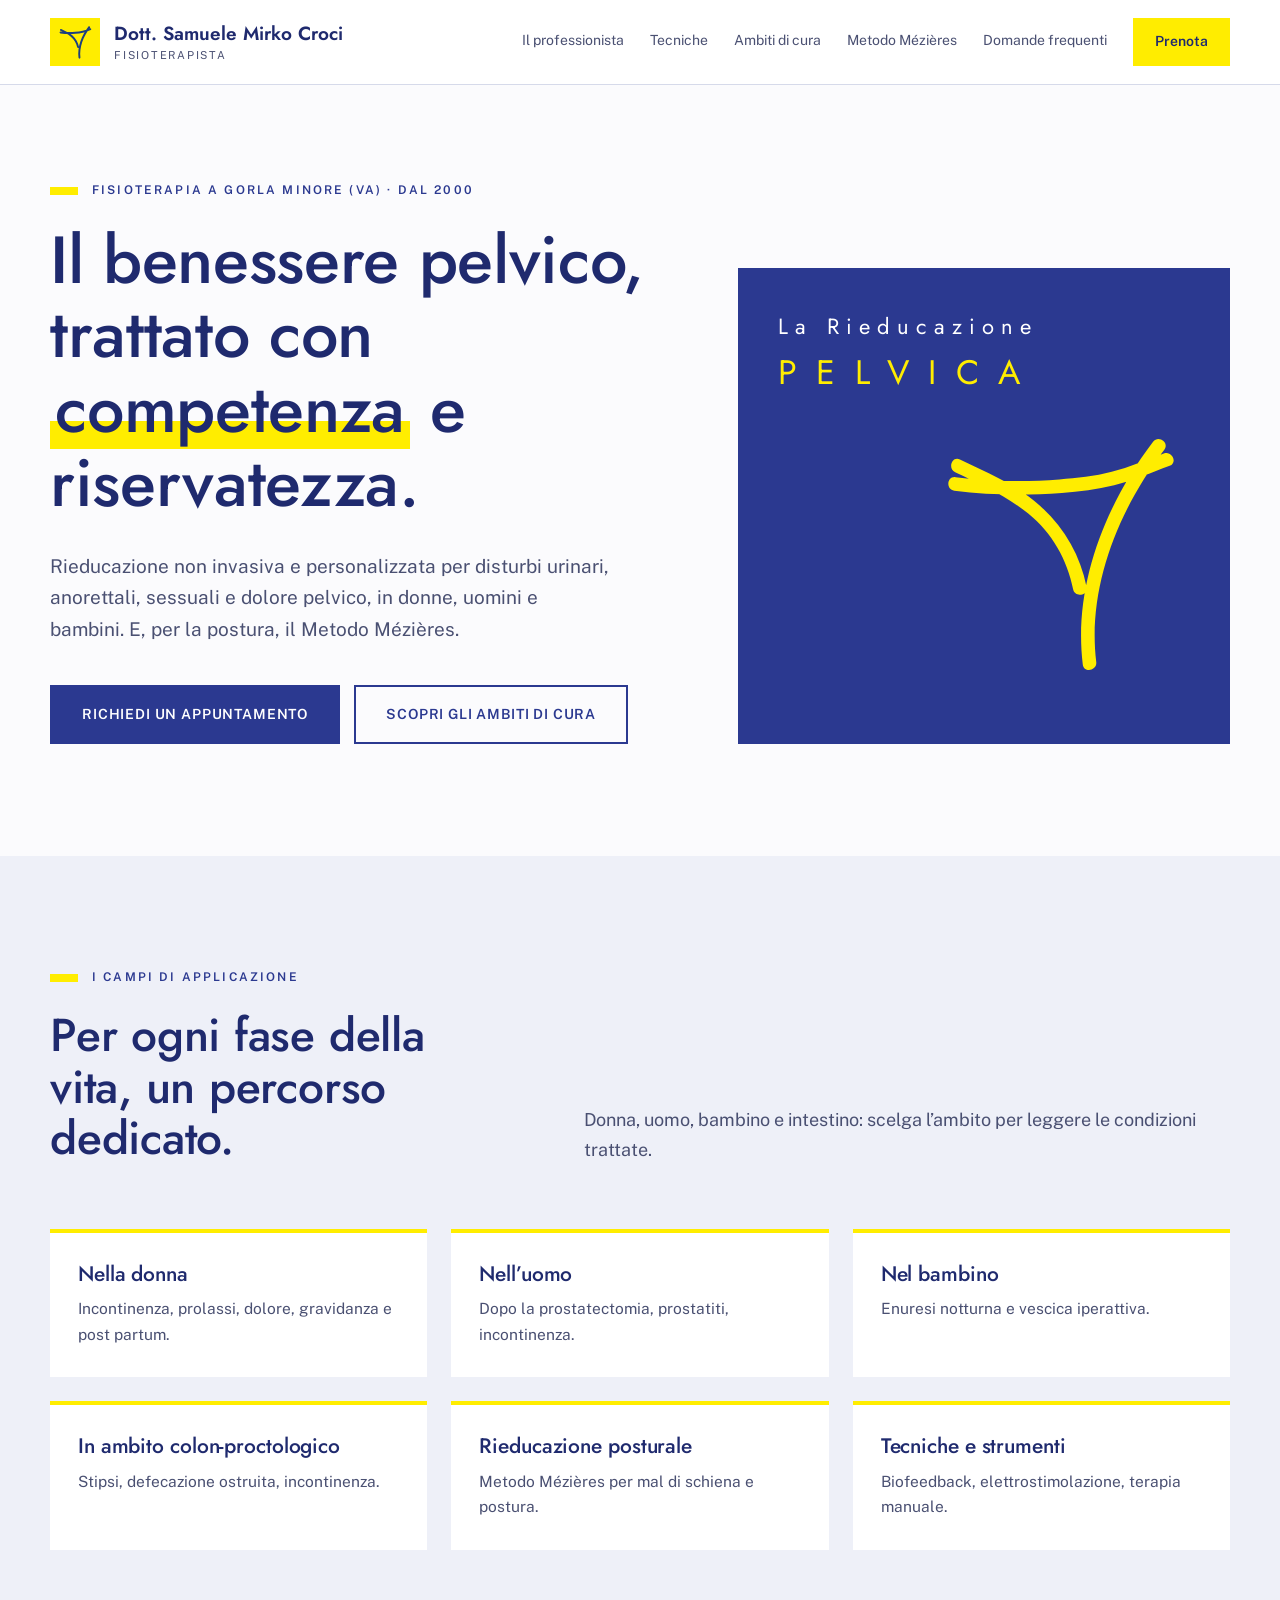
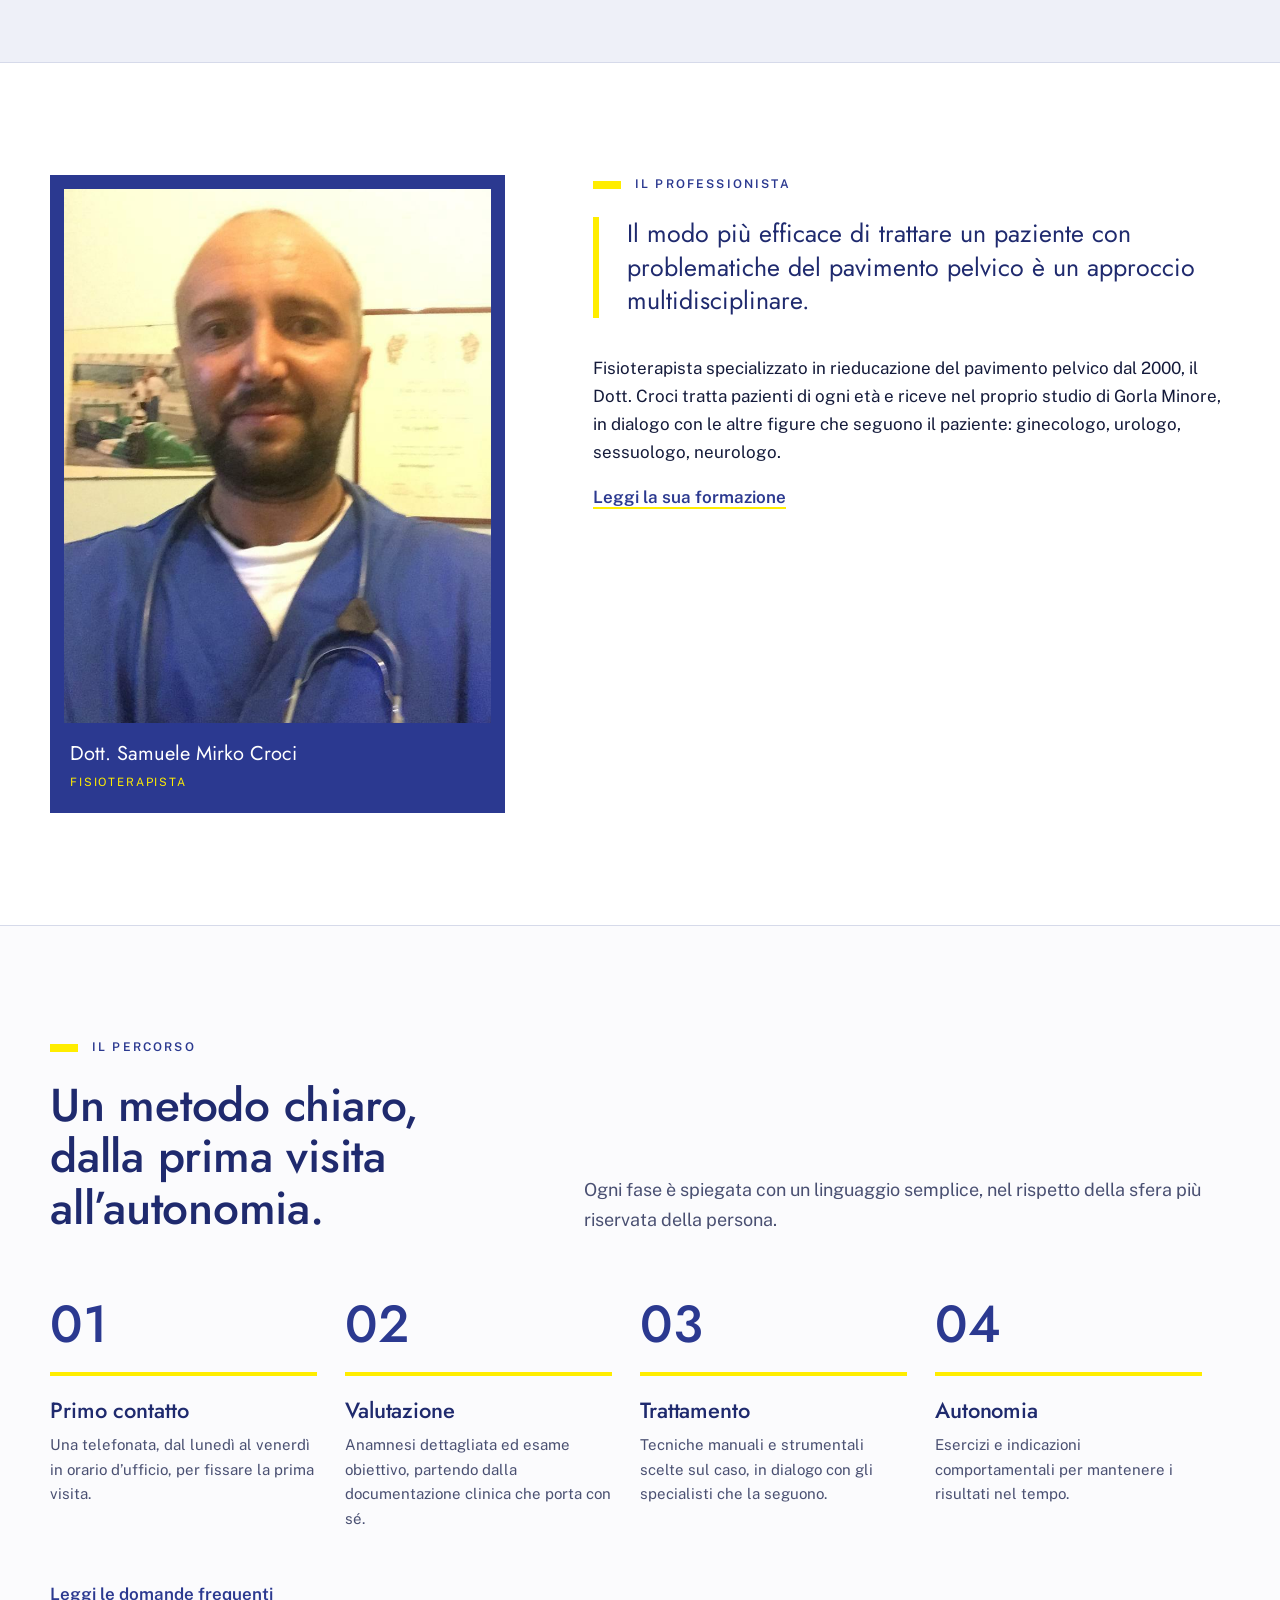
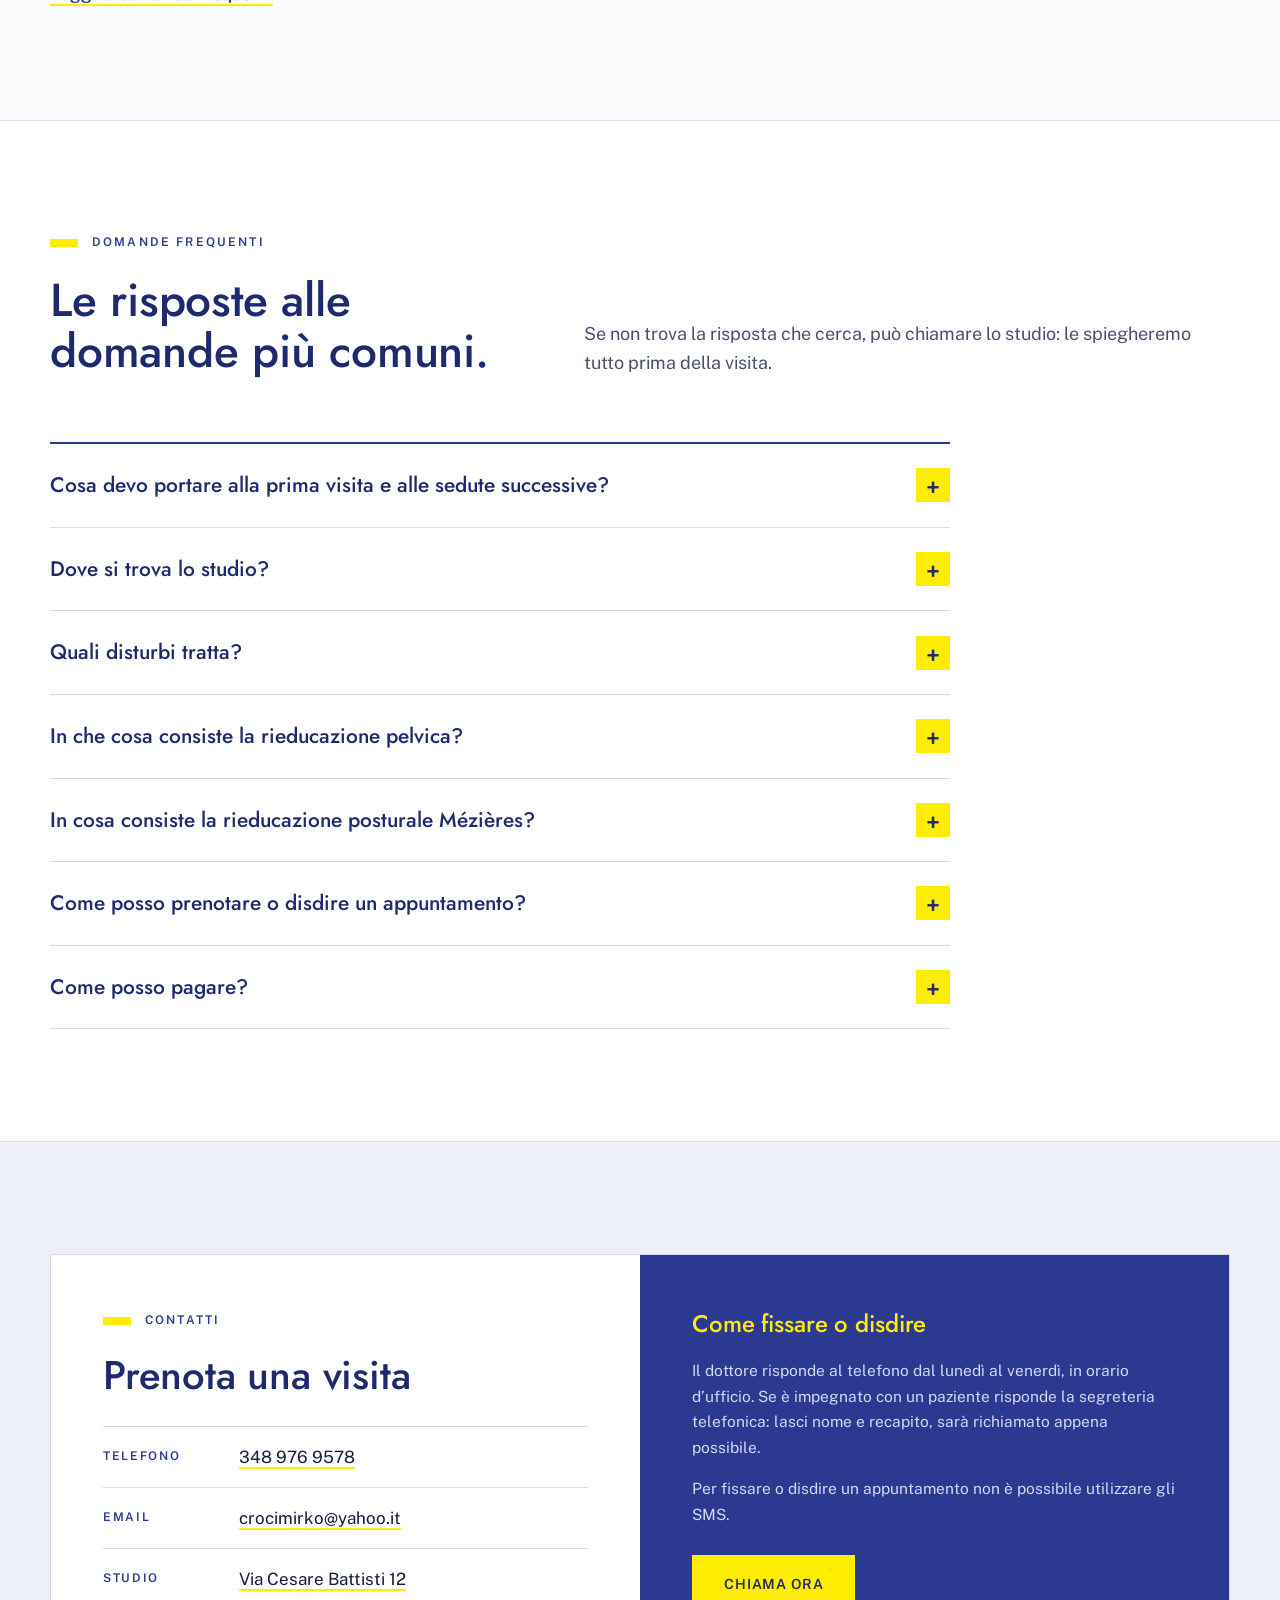
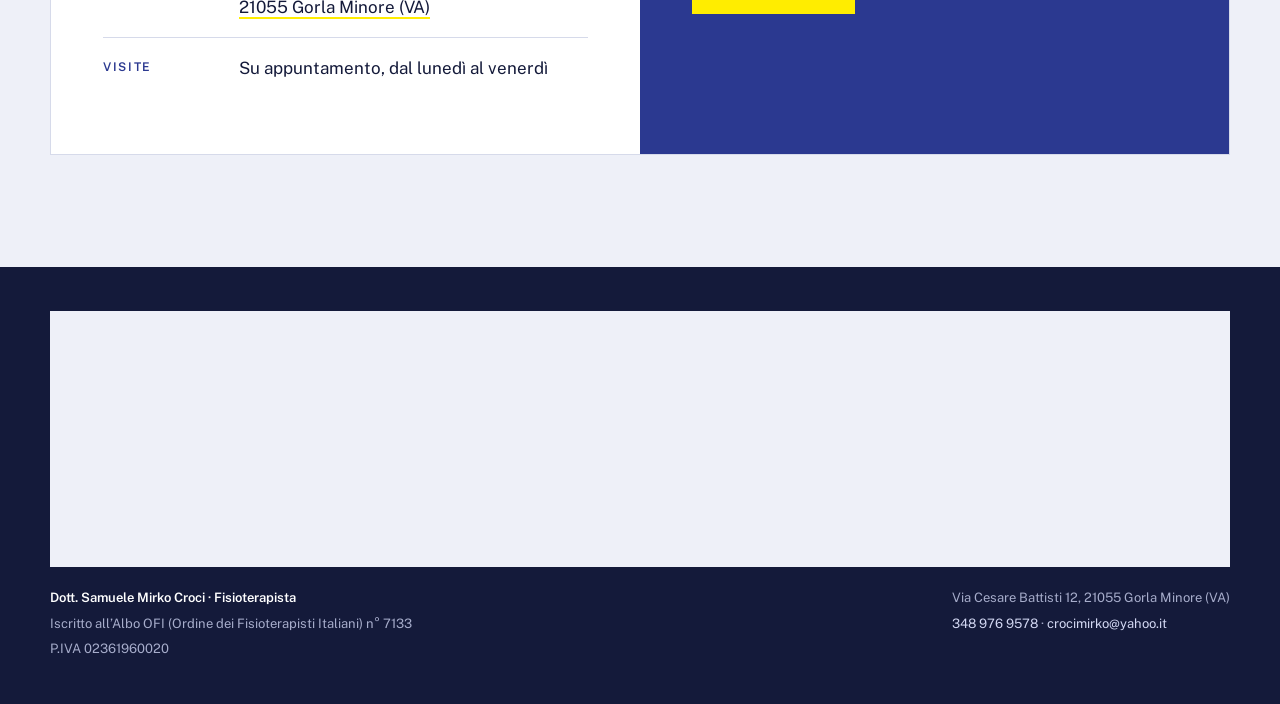
==== commit db23eed6: "Pagine dedicate, home più leggera, mappa nel footer - Home breve con schede verso le pagine di ogni " ====
--- a/index.html
+++ b/index.html
@@ -13,13 +13,6 @@
 </head>
 <body>
 
-<div class="topbar">
-  <div class="wrap">
-    <span>Visite su appuntamento, dal lunedì al venerdì</span>
-    <span>Via Cesare Battisti 12, Gorla Minore (VA) · <a href="tel:+393489769578">348 976 9578</a></span>
-  </div>
-</div>
-
 <header class="site">
   <div class="wrap">
     <a class="brand" href="index.html">
@@ -28,20 +21,19 @@
     </a>
     <button class="burger" aria-label="Menu" aria-expanded="false" aria-controls="nav"><span></span><span></span><span></span></button>
     <nav class="main" id="nav">
-      <a href="#medico">Il professionista</a>
-      <a href="#metodo">Tecniche</a>
-      <a href="#ambiti">Ambiti di cura</a>
+      <a href="il-professionista.html">Il professionista</a>
+      <a href="tecniche.html">Tecniche</a>
+      <a href="index.html#ambiti">Ambiti di cura</a>
       <a href="mezieres.html">Metodo Mézières</a>
-      <a href="#faq">Domande frequenti</a>
-      <a href="dove-siamo.html">Dove siamo</a>
-      <a class="cta" href="#contatti">Prenota</a>
+      <a href="index.html#faq">Domande frequenti</a>
+      <a class="cta" href="index.html#contatti">Prenota</a>
     </nav>
   </div>
 </header>
 
 <main id="top">
 
-<section class="hero" style="padding-bottom:0">
+<section class="hero">
   <div class="wrap">
     <div class="grid">
       <div>
@@ -56,17 +48,27 @@
       <aside class="hero-card">
         <p class="cover-title">La Rieducazione <b>PELVICA</b></p>
         <svg class="mark" viewBox="28 22 134 138" aria-hidden="true"><use href="img/logo-mark.svg#m"/></svg>
-        <h2>Valutazione e piano su misura</h2>
-        <p>Ogni percorso parte da un’anamnesi accurata e da un esame obiettivo, per definire un protocollo di lavoro personale.</p>
       </aside>
     </div>
   </div>
-  <div class="facts">
-    <div class="wrap">
-      <div class="fact"><b>2000</b><span>Anno di avvio della specializzazione in rieducazione pelvica</span></div>
-      <div class="fact"><b>110 e lode</b><span>Laurea in Fisioterapia, Università dell’Insubria</span></div>
-      <div class="fact"><b>4 ambiti</b><span>Donna, uomo, bambino, colon-proctologico</span></div>
-      <div class="fact"><b>Mézières</b><span>Rieducazione posturale globale, diploma dal 2009</span></div>
+</section>
+
+<section id="ambiti">
+  <div class="wrap">
+    <div class="sec-head">
+      <div>
+        <div class="eyebrow">I campi di applicazione</div>
+        <h2>Per ogni fase della vita, un percorso dedicato.</h2>
+      </div>
+      <p>Donna, uomo, bambino e intestino: scelga l’ambito per leggere le condizioni trattate.</p>
+    </div>
+    <div class="cards">
+      <a class="card card--link" href="donna.html"><h3>Nella donna</h3><p>Incontinenza, prolassi, dolore, gravidanza e post partum.</p></a>
+      <a class="card card--link" href="uomo.html"><h3>Nell’uomo</h3><p>Dopo la prostatectomia, prostatiti, incontinenza.</p></a>
+      <a class="card card--link" href="bambino.html"><h3>Nel bambino</h3><p>Enuresi notturna e vescica iperattiva.</p></a>
+      <a class="card card--link" href="colon-proctologia.html"><h3>In ambito colon-proctologico</h3><p>Stipsi, defecazione ostruita, incontinenza.</p></a>
+      <a class="card card--link" href="mezieres.html"><h3>Rieducazione posturale</h3><p>Metodo Mézières per mal di schiena e postura.</p></a>
+      <a class="card card--link" href="tecniche.html"><h3>Tecniche e strumenti</h3><p>Biofeedback, elettrostimolazione, terapia manuale.</p></a>
     </div>
   </div>
 </section>
@@ -81,118 +83,9 @@
       <div>
         <div class="eyebrow">Il professionista</div>
         <blockquote>Il modo più efficace di trattare un paziente con problematiche del pavimento pelvico è un approccio multidisciplinare.</blockquote>
-        <p>Fisioterapista specializzato in rieducazione del pavimento pelvico dal 2000, il Dott. Croci tratta pazienti di ogni età con sintomi vescicali, anorettali, sessuali e dolore perineale. Riceve nel proprio studio di Gorla Minore e lavora in dialogo con le altre figure che seguono il paziente: ginecologo, urologo, sessuologo, neurologo.</p>
-        <p>Accanto alla rieducazione perineale si occupa di rieducazione posturale con il <a href="mezieres.html">Metodo Mézières</a>, per il trattamento del mal di schiena e dei dismorfismi come scoliosi e ipercifosi, soprattutto in età evolutiva.</p>
-        <p>La comunicazione è chiara e accessibile: disturbi che incidono sulla vita personale, relazionale e sociale vanno spiegati, compresi e affrontati senza imbarazzo.</p>
-        <ol class="timeline">
-          <li><time>1999</time><span><strong>Diploma Universitario in Fisioterapia</strong>, Università di Pavia, 110/110 e lode.</span></li>
-          <li><time>2000</time><span><strong>Formazione UROG di Verona</strong>: attestati di I e II livello in riabilitazione uro-ginecologica, urologica, colonproctologica e pediatrica; dal 2006 tutor e poi docente.</span></li>
-          <li><time>2004</time><span><strong>Fisioterapista Federale Svizzero</strong>: quattro anni di pratica a Lugano, con perfezionamento in terapia manuale e patologie della spalla.</span></li>
-          <li><time>2006</time><span><strong>Laurea in Fisioterapia</strong>, Università dell’Insubria, 110/110 e lode.</span></li>
-          <li><time>2009</time><span><strong>Diploma Metodo Mézières</strong> (rieducazione posturale) e formazione sul Protocollo Stanford per il dolore pelvico cronico.</span></li>
-        </ol>
-      </div>
-    </div>
-  </div>
-</section>
-
-<section id="metodo">
-  <div class="wrap">
-    <div class="sec-head">
-      <div>
-        <div class="eyebrow">Tecniche e strumentazioni</div>
-        <h2>Strumenti semplici e non invasivi, un solo obiettivo: ripristinare la funzione.</h2>
-      </div>
-      <p>Il pavimento pelvico è la struttura muscolo-tendinea che chiude inferiormente il bacino e interviene in tre funzioni: urinaria, defecatoria e sessuale. Dopo un’accurata anamnesi e un esame obiettivo si elabora un protocollo di lavoro personale.</p>
-    </div>
-    <div class="method">
-      <article><span class="no">01</span><h3>Terapia manuale</h3><p>Delicate manovre e mobilizzazioni pelviche, anche intravaginali e intrarettali, mirate alla normalizzazione muscolare e articolare del bacino. Include il Protocollo Stanford per i trigger point.</p><span class="tag">Manuale</span></article>
-      <article><span class="no">02</span><h3>Biofeedback</h3><p>Uno strumento che facilita la presa di coscienza del perineo e del suo funzionamento: rende visibile l’attività muscolare, così da poterla controllare.</p><span class="tag">Strumentale</span></article>
-      <article><span class="no">03</span><h3>Elettrostimolazione funzionale (SEF)</h3><p>Un neuromodulatore capace di agire sui circuiti neurologici che regolano il perineo, per via intravaginale, intra-anale o transcutanea.</p><span class="tag">Strumentale</span></article>
-      <article><span class="no">04</span><h3>Stimolazione del nervo tibiale posteriore</h3><p>Indicata nella vescica iperattiva: innalza la soglia di percezione dello stimolo urinario, riducendo frequenza e urgenza della minzione.</p><span class="tag">Neuromodulazione</span></article>
-      <article><span class="no">05</span><h3>Auto-trattamento domiciliare</h3><p>Programmi di esercizi personalizzati e indicazioni comportamentali, per rendere il paziente autonomo nella gestione del proprio disturbo.</p><span class="tag">Educazione</span></article>
-      <article><span class="no">06</span><h3>Approccio globale</h3><p>La rieducazione posturale <a href="mezieres.html">Metodo Mézières</a> integra il trattamento del pavimento pelvico, per intervenire sia sul sintomo sia sulla causa.</p><span class="tag">Integrato</span></article>
-    </div>
-  </div>
-</section>
-
-<section id="ambiti">
-  <div class="wrap">
-    <div class="sec-head">
-      <div>
-        <div class="eyebrow">I campi di applicazione</div>
-        <h2>Per ogni fase della vita, un percorso dedicato.</h2>
-      </div>
-      <p>La rieducazione perineale non tratta soltanto l’ambito ginecologico femminile, ma anche quello maschile, pediatrico e colon-proctologico. Selezioni l’ambito per vedere le condizioni trattate.</p>
-    </div>
-
-    <div class="tabs" role="tablist">
-      <button role="tab" aria-selected="true" aria-controls="p-donna">Donna</button>
-      <button role="tab" aria-selected="false" aria-controls="p-uomo">Uomo</button>
-      <button role="tab" aria-selected="false" aria-controls="p-pediatrico">Bambino</button>
-      <button role="tab" aria-selected="false" aria-controls="p-colon">Colon-proctologia</button>
-    </div>
-
-    <div class="panel on" id="p-donna" role="tabpanel">
-      <div>
-        <h3>Nella donna</h3>
-        <p class="intro">Incontinenza, prolasso, dolore e disturbi della sfera sessuale, dalla gravidanza alla menopausa: trattamenti di rinforzo, consapevolezza perineale e recupero dopo la chirurgia.</p>
-      </div>
-      <ul class="cond">
-        <li>Incontinenza urinaria<span>Da sforzo, da urgenza, mista, neurologica</span></li>
-        <li>Prevenzione e cura dei prolassi<span>Di utero, vescica e retto, causati da un cedimento della muscolatura pelvica</span></li>
-        <li>Rapporti sessuali dolorosi<span>Vaginismo, dispareunia</span></li>
-        <li>Gravidanza e post partum</li>
-        <li>Esiti di chirurgia pelvica</li>
-        <li>Infiammazioni recidivanti<span>Vaginiti e cistiti, spesso legate a una tensione o a uno spasmo della muscolatura locale</span></li>
-        <li>Sindromi dolorose pelviche<span>Cistite interstiziale, vestibolite vulvare, vulvodinia, neuropatia del nervo pudendo</span></li>
-        <li>Vescica iperattiva</li>
-        <li>Coccigodinia</li>
-        <li>Vescica neurologica<span>Anche negli esiti di sindrome della cauda equina</span></li>
-      </ul>
-    </div>
-
-    <div class="panel" id="p-uomo" role="tabpanel">
-      <div>
-        <h3>Nell’uomo</h3>
-        <p class="intro">Recupero funzionale dopo la chirurgia della prostata, rieducazione nelle malattie dell’apparato urinario e gestione del dolore pelvico cronico.</p>
-      </div>
-      <ul class="cond">
-        <li>Trattamento dopo prostatectomia<span>Radicale o parziale: incontinenza urinaria e disfunzione sessuale</span></li>
-        <li>Prostatiti abatteriche e dolore pelvico</li>
-        <li>Malattie dell’apparato urinario<span>Ipertrofia prostatica benigna, stenosi dell’uretra, nicturia</span></li>
-        <li>Incontinenza urinaria e/o fecale</li>
-        <li>Neuropatia del nervo pudendo</li>
-        <li>Vescica neurologica<span>Anche negli esiti di sindrome della cauda equina</span></li>
-      </ul>
-    </div>
-
-    <div class="panel" id="p-pediatrico" role="tabpanel">
-      <div>
-        <h3>Nel bambino</h3>
-        <p class="intro">Disturbi della minzione nel bambino, valutati prima di tutto dallo specialista di riferimento.</p>
-      </div>
-      <div>
-        <ul class="cond" style="columns:1">
-          <li>Enuresi notturna<span>Perdita del controllo notturno della minzione dopo i tre anni</span></li>
-          <li>Sindrome della vescica iperattiva<span>Presente in circa il 50% dei bambini con enuresi</span></li>
-        </ul>
-        <p class="note">La valutazione di pediatra, urologo o neuropsichiatra infantile distingue la forma organica da quella comportamentale. La rieducazione è indicata nella forma organica non di origine psicologica.</p>
-      </div>
-    </div>
-
-    <div class="panel" id="p-colon" role="tabpanel">
-      <div>
-        <h3>In ambito colon-proctologico</h3>
-        <p class="intro">Interventi rieducativi per ritrovare controllo e regolarità intestinale, anche prima e dopo un intervento chirurgico.</p>
-      </div>
-      <ul class="cond" style="columns:1">
-        <li>Stipsi</li>
-        <li>Sindrome da defecazione ostruita<span>Evacuazione difficoltosa, scarsa o ritardata</span></li>
-        <li>Incontinenza ano-rettale<span>Di gas, liquidi o feci</span></li>
-        <li>Trattamento preventivo e post-chirurgico<span>Per esempio per emorroidi e ragadi anali, e dopo chirurgia anorettale</span></li>
-        <li>Esiti di enterostomia<span>Ciclo rieducativo per il recupero della continenza anale</span></li>
-      </ul>
+        <p>Fisioterapista specializzato in rieducazione del pavimento pelvico dal 2000, il Dott. Croci tratta pazienti di ogni età e riceve nel proprio studio di Gorla Minore, in dialogo con le altre figure che seguono il paziente: ginecologo, urologo, sessuologo, neurologo.</p>
+        <p><a class="link-more" href="il-professionista.html">Leggi la sua formazione</a></p>
+      </div>
     </div>
   </div>
 </section>
@@ -212,6 +105,7 @@
       <div class="step"><h3>Trattamento</h3><p>Tecniche manuali e strumentali scelte sul caso, in dialogo con gli specialisti che la seguono.</p></div>
       <div class="step"><h3>Autonomia</h3><p>Esercizi e indicazioni comportamentali per mantenere i risultati nel tempo.</p></div>
     </div>
+    <p class="steps-link"><a class="link-more" href="#faq">Leggi le domande frequenti</a></p>
   </div>
 </section>
 
@@ -225,27 +119,23 @@
       <p>Se non trova la risposta che cerca, può chiamare lo studio: le spiegheremo tutto prima della visita.</p>
     </div>
     <div class="faq">
-      <details open>
+      <details>
         <summary>Cosa devo portare alla prima visita e alle sedute successive?</summary>
-        <div class="answer">
-          <p>Alla prima visita porti tutta la documentazione clinica in suo possesso, cioè visite ed eventuali esami eseguiti. Il Dott. Croci valuterà se e quali esami guardare.</p>
-          <p>Durante il ciclo di sedute si ricordi di portare un grande asciugamano pulito o un telo mare e, se necessaria, la sonda vaginale o anale.</p>
-        </div>
+        <div class="answer"><p>Alla prima visita porti tutta la documentazione clinica in suo possesso, cioè visite ed eventuali esami eseguiti. Il Dott. Croci valuterà se e quali esami guardare.</p>
+        <p>Durante il ciclo di sedute si ricordi di portare un grande asciugamano pulito o un telo mare e, se necessaria, la sonda vaginale o anale.</p></div>
       </details>
       <details>
         <summary>Dove si trova lo studio?</summary>
-        <div class="answer"><p>Lo studio si trova in Via Cesare Battisti 12, 21055 Gorla Minore (VA). Trova la mappa e le indicazioni nella pagina <a href="dove-siamo.html">Dove siamo</a>.</p></div>
+        <div class="answer"><p>Lo studio si trova in Via Cesare Battisti 12, 21055 Gorla Minore (VA). Trova la mappa in fondo alla pagina.</p></div>
       </details>
       <details>
         <summary>Quali disturbi tratta?</summary>
-        <div class="answer"><p>Disfunzioni del pavimento pelvico nella donna, nell’uomo e nel bambino, e disturbi in ambito colon-proctologico: incontinenza urinaria e fecale, prolassi, dolore pelvico, rapporti dolorosi, recupero dopo la chirurgia, enuresi, stipsi. L’elenco completo è nella sezione <a href="#ambiti">Ambiti di cura</a>.</p></div>
+        <div class="answer"><p>Disfunzioni del pavimento pelvico nella donna, nell’uomo e nel bambino, e disturbi in ambito colon-proctologico: incontinenza urinaria e fecale, prolassi, dolore pelvico, rapporti dolorosi, recupero dopo la chirurgia, enuresi, stipsi. Le pagine dedicate: <a href="donna.html">donna</a>, <a href="uomo.html">uomo</a>, <a href="bambino.html">bambino</a>, <a href="colon-proctologia.html">colon-proctologia</a>.</p></div>
       </details>
       <details>
         <summary>In che cosa consiste la rieducazione pelvica?</summary>
-        <div class="answer">
-          <p>È una branca della fisioterapia che permette di risolvere in modo non invasivo tutta una serie di disfunzioni del pavimento pelvico, la struttura muscolo-tendinea che chiude inferiormente il bacino.</p>
-          <p>Utilizza strumentazioni semplici e non invasive, come il biofeedback e l’elettrostimolazione funzionale, insieme alla terapia manuale. L’approccio dovrebbe essere multidisciplinare e coinvolgere, quando serve, ginecologo, urologo, sessuologo e neurologo.</p>
-        </div>
+        <div class="answer"><p>È una branca della fisioterapia che permette di risolvere in modo non invasivo tutta una serie di disfunzioni del pavimento pelvico, la struttura muscolo-tendinea che chiude inferiormente il bacino.</p>
+        <p>Utilizza strumentazioni semplici e non invasive, come il biofeedback e l’elettrostimolazione funzionale, insieme alla terapia manuale. L’approccio dovrebbe essere multidisciplinare e coinvolgere, quando serve, ginecologo, urologo, sessuologo e neurologo. Vedi le <a href="tecniche.html">tecniche</a>.</p></div>
       </details>
       <details>
         <summary>In cosa consiste la rieducazione posturale Mézières?</summary>
@@ -272,7 +162,7 @@
         <dl class="dl">
           <div><dt>Telefono</dt><dd><a href="tel:+393489769578">348 976 9578</a></dd></div>
           <div><dt>Email</dt><dd><a href="mailto:crocimirko@yahoo.it">crocimirko@yahoo.it</a></dd></div>
-          <div><dt>Studio</dt><dd><a href="dove-siamo.html">Via Cesare Battisti 12<br>21055 Gorla Minore (VA)</a></dd></div>
+          <div><dt>Studio</dt><dd><a href="https://www.google.com/maps/search/?api=1&amp;query=Via+Cesare+Battisti+12,+21055+Gorla+Minore+VA" target="_blank" rel="noopener">Via Cesare Battisti 12<br>21055 Gorla Minore (VA)</a></dd></div>
           <div><dt>Visite</dt><dd>Su appuntamento, dal lunedì al venerdì</dd></div>
         </dl>
       </div>
@@ -290,6 +180,9 @@
 
 <footer>
   <div class="wrap">
+    <div class="footer-map">
+      <iframe title="Mappa dello studio del Dott. Croci, Via Cesare Battisti 12, Gorla Minore" src="https://maps.google.com/maps?q=Via%20Cesare%20Battisti%2012%2C%2021055%20Gorla%20Minore%20VA&amp;t=m&amp;z=16&amp;output=embed" loading="lazy" referrerpolicy="no-referrer-when-downgrade"></iframe>
+    </div>
     <div class="legal">
       <strong>Dott. Samuele Mirko Croci · Fisioterapista</strong>
       <span>Iscritto all’Albo OFI (Ordine dei Fisioterapisti Italiani) n° 7133</span>
--- a/style.css
+++ b/style.css
@@ -48,10 +48,6 @@
 .eyebrow::before { content: ""; width: 28px; height: 8px; background: var(--yellow); flex: none; }
 
 /* Top bar */
-.topbar { background: var(--blue-deep); color: #c9cff0; font-size: 13px; }
-.topbar .wrap { display: flex; justify-content: space-between; gap: 16px; padding: 9px 0; flex-wrap: wrap; }
-.topbar a { text-decoration: none; color: var(--white); }
-.topbar a:hover { color: var(--yellow); }
 
 /* Header */
 header.site {
@@ -74,7 +70,7 @@
 .burger span { display: block; width: 20px; height: 2px; background: var(--blue); margin: 5px auto; }
 
 /* Hero */
-.hero { padding: 88px 0 0; }
+.hero { padding: 96px 0 112px; }
 .hero .grid { display: grid; grid-template-columns: 1.25fr 1fr; gap: 72px; align-items: end; }
 .hero h1 { font-size: clamp(40px, 5.2vw, 70px); color: var(--blue-deep); margin-bottom: 30px; }
 .hero h1 em { font-style: normal; background: linear-gradient(transparent 62%, var(--yellow) 62%, var(--yellow) 92%, transparent 92%); padding: 0 .08em; }
@@ -100,12 +96,6 @@
 .hero-card h2 { font-size: 22px; margin-bottom: 8px; }
 .hero-card p { font-size: 15px; color: #d3d8f3; margin: 0; }
 
-.facts { margin-top: 88px; border-top: 4px solid var(--yellow); border-bottom: 1px solid var(--rule); background: var(--white); }
-.facts .wrap { display: grid; grid-template-columns: repeat(4, 1fr); }
-.fact { padding: 30px 26px; border-left: 1px solid var(--rule); }
-.fact:first-child { border-left: 0; padding-left: 0; }
-.fact b { display: block; font-family: var(--heading); font-weight: 500; font-size: 36px; color: var(--blue); line-height: 1; margin-bottom: 8px; }
-.fact span { font-size: 13.5px; color: var(--ink-soft); }
 
 /* Sections */
 section { padding: 112px 0; }
@@ -137,10 +127,7 @@
 .method .tag { display: inline-block; margin-top: 18px; font-size: 11.5px; letter-spacing: .12em; text-transform: uppercase; color: var(--blue); border: 1px solid var(--rule); padding: 4px 10px; }
 
 /* Fields */
-#ambiti { background: var(--blue); color: var(--white); }
-#ambiti .eyebrow { color: var(--yellow); }
-#ambiti .sec-head h2 { color: var(--white); }
-#ambiti .sec-head p { color: #d3d8f3; }
+#ambiti { background: var(--mist); }
 .tabs { display: flex; border-bottom: 1px solid rgba(255,255,255,.25); margin-bottom: 56px; flex-wrap: wrap; }
 .tabs button { font: inherit; font-size: 14.5px; letter-spacing: .04em; background: none; color: #c3caef; border: 0; border-bottom: 3px solid transparent; padding: 16px 30px 16px 0; margin-right: 30px; cursor: pointer; margin-bottom: -1px; }
 .tabs button:hover { color: var(--white); }
@@ -194,7 +181,10 @@
 .page-hero .eyebrow { color: var(--yellow); }
 .page-hero h1 { font-size: clamp(38px, 5vw, 64px); margin-bottom: 20px; }
 .page-hero p { max-width: 640px; font-size: 19px; color: #d3d8f3; margin: 0; }
-.page-hero .mark { position: absolute; right: -40px; bottom: -60px; width: 340px; color: var(--yellow); opacity: .9; }
+.page-hero .wrap { position: relative; z-index: 1; }
+.page-hero .mark { position: absolute; right: -40px; bottom: -60px; width: 340px; color: var(--yellow); opacity: .9; z-index: 0; }
+/* the headline and lead stay clear of the mark, so they never run under it */
+@media (min-width: 981px) { .page-hero h1, .page-hero p { max-width: calc(100% - 320px); } .page-hero p { max-width: min(640px, calc(100% - 320px)); } }
 .split { display: grid; grid-template-columns: 1fr 1.3fr; gap: 72px; align-items: start; }
 .split h2 { font-size: clamp(30px, 3.4vw, 44px); color: var(--blue-deep); }
 .prose p { color: var(--ink-soft); }
@@ -213,23 +203,14 @@
 .cta-band h2 { font-size: clamp(26px, 3vw, 36px); }
 .cta-band p { color: #c9cff0; margin: 8px 0 0; }
 
-/* Mappa (caricata solo su richiesta, per non attivare cookie di terze parti) */
-.map-box { position: relative; background: var(--mist); border: 1px solid var(--rule); aspect-ratio: 16 / 10; }
-.map-box iframe { position: absolute; inset: 0; width: 100%; height: 100%; border: 0; }
-.map-consent { position: absolute; inset: 0; display: grid; place-items: center; text-align: center; padding: 32px; }
-.map-consent p { font-size: 14.5px; color: var(--ink-soft); max-width: 420px; margin: 14px auto 20px; }
-.map-consent .mark { width: 64px; margin: 0 auto; color: var(--blue); }
-.map-tools { display: flex; gap: 10px; flex-wrap: wrap; margin-top: 16px; }
-.map-tools button { font: inherit; font-size: 13.5px; font-weight: 600; letter-spacing: .04em; padding: 10px 16px; border: 2px solid var(--blue); background: var(--white); color: var(--blue); cursor: pointer; }
-.map-tools button[aria-pressed="true"] { background: var(--blue); color: var(--white); }
-.map-tools button:disabled { opacity: .4; cursor: not-allowed; }
-.map-tools a { font-size: 13.5px; font-weight: 600; color: var(--blue); align-self: center; margin-left: auto; }
 
 footer { background: var(--ink); color: #a7adcb; padding: 44px 0; font-size: 13px; }
 footer .wrap { display: flex; justify-content: space-between; gap: 20px 40px; flex-wrap: wrap; }
 footer strong { color: var(--white); font-weight: 600; }
 footer a { color: #d3d8f3; text-decoration: none; }
 footer a:hover { color: var(--yellow); }
+.footer-map { flex: 0 0 100%; width: 100%; min-width: 0; height: clamp(200px, 20vw, 280px); background: var(--mist); }
+.footer-map iframe { width: 100%; height: 100%; border: 0; display: block; }
 footer .legal { display: flex; flex-direction: column; gap: 4px; }
 
 /* Responsive */
@@ -242,13 +223,9 @@
 }
 @media (max-width: 980px) {
   section { padding: 80px 0; }
-  .hero { padding-top: 56px; }
+  .hero { padding: 56px 0 80px; }
   .hero .grid, .sec-head, .about, .panel, .contact, .split { grid-template-columns: 1fr; gap: 40px; }
   .sec-head { gap: 20px; }
-  .facts .wrap { grid-template-columns: 1fr 1fr; }
-  .fact:nth-child(3) { border-left: 0; padding-left: 0; }
-  .fact { border-top: 1px solid var(--rule); }
-  .fact:nth-child(-n+2) { border-top: 0; }
   .method { grid-template-columns: 1fr 1fr; }
   .method article, .method article:nth-child(3n+1) { border-left: 1px solid var(--rule); padding-left: 32px; }
   .method article:nth-child(odd) { border-left: 0; padding-left: 0; }
@@ -259,12 +236,11 @@
 }
 @media (max-width: 760px) {
   body { font-size: 16px; }
-  .topbar .wrap > :last-child { display: none; }
-  .brand img { width: 42px; }
+    .brand img { width: 42px; }
   .brand strong { font-size: 16px; }
   .brand small { font-size: 10px; letter-spacing: .1em; }
   .method, .steps { grid-template-columns: 1fr; }
-  .method article, .method article:nth-child(odd) { border-left: 0; padding-left: 0; padding-right: 0; }
+  .method article, .method article:nth-child(odd), .method article:nth-child(3n+1) { border-left: 0; padding-left: 0; padding-right: 0; }
   .cond { columns: 1; }
   .contact > div { padding: 36px 26px; }
   .dl div { grid-template-columns: 1fr; gap: 2px; }
@@ -274,6 +250,28 @@
   .hero-card .cover-title b { font-size: 26px; letter-spacing: .4em; }
   .tabs button { margin-right: 18px; padding-right: 0; }
   .faq summary { font-size: 18px; }
-  .map-box { aspect-ratio: 4 / 5; }
-  .map-tools a { margin-left: 0; }
-}
+    }
+
+@media (max-width: 760px) { .footer-map { height: 220px; } }
+
+/* Schede cliccabili verso le pagine dedicate */
+.card--link { display: block; text-decoration: none; color: inherit; transition: transform .2s, box-shadow .2s; }
+.card--link:hover { transform: translateY(-2px); box-shadow: 0 10px 28px rgba(26, 34, 96, .12); }
+.card--link h3 { transition: color .2s; }
+.card--link:hover h3 { color: var(--blue); }
+.card .more { display: inline-block; margin-top: 16px; font-size: 14px; font-weight: 600; color: var(--blue); border-bottom: 2px solid var(--yellow); }
+.link-more { font-weight: 600; color: var(--blue); text-decoration: none; border-bottom: 2px solid var(--yellow); }
+.link-more:hover { color: var(--blue-deep); }
+.steps-link { margin: 48px 0 0; }
+.note-box { margin-top: 24px; font-size: 15px; color: var(--ink-soft); border-left: 4px solid var(--yellow); padding-left: 16px; }
+.cards { grid-template-columns: repeat(3, 1fr); }
+@media (max-width: 980px) { .cards { grid-template-columns: 1fr 1fr; } }
+@media (max-width: 640px) { .cards { grid-template-columns: 1fr; } }
+
+/* Foto dello studio */
+.photo-frame { display: block; }
+.photo-frame img { display: block; width: 100%; height: auto; }
+
+
+/* Chi preferisce meno animazioni non vede scorrimenti morbidi né sollevamenti al passaggio */
+@media (prefers-reduced-motion: reduce) { html { scroll-behavior: auto; } .card--link, .card--link h3, .btn { transition: none; } .card--link:hover { transform: none; } }
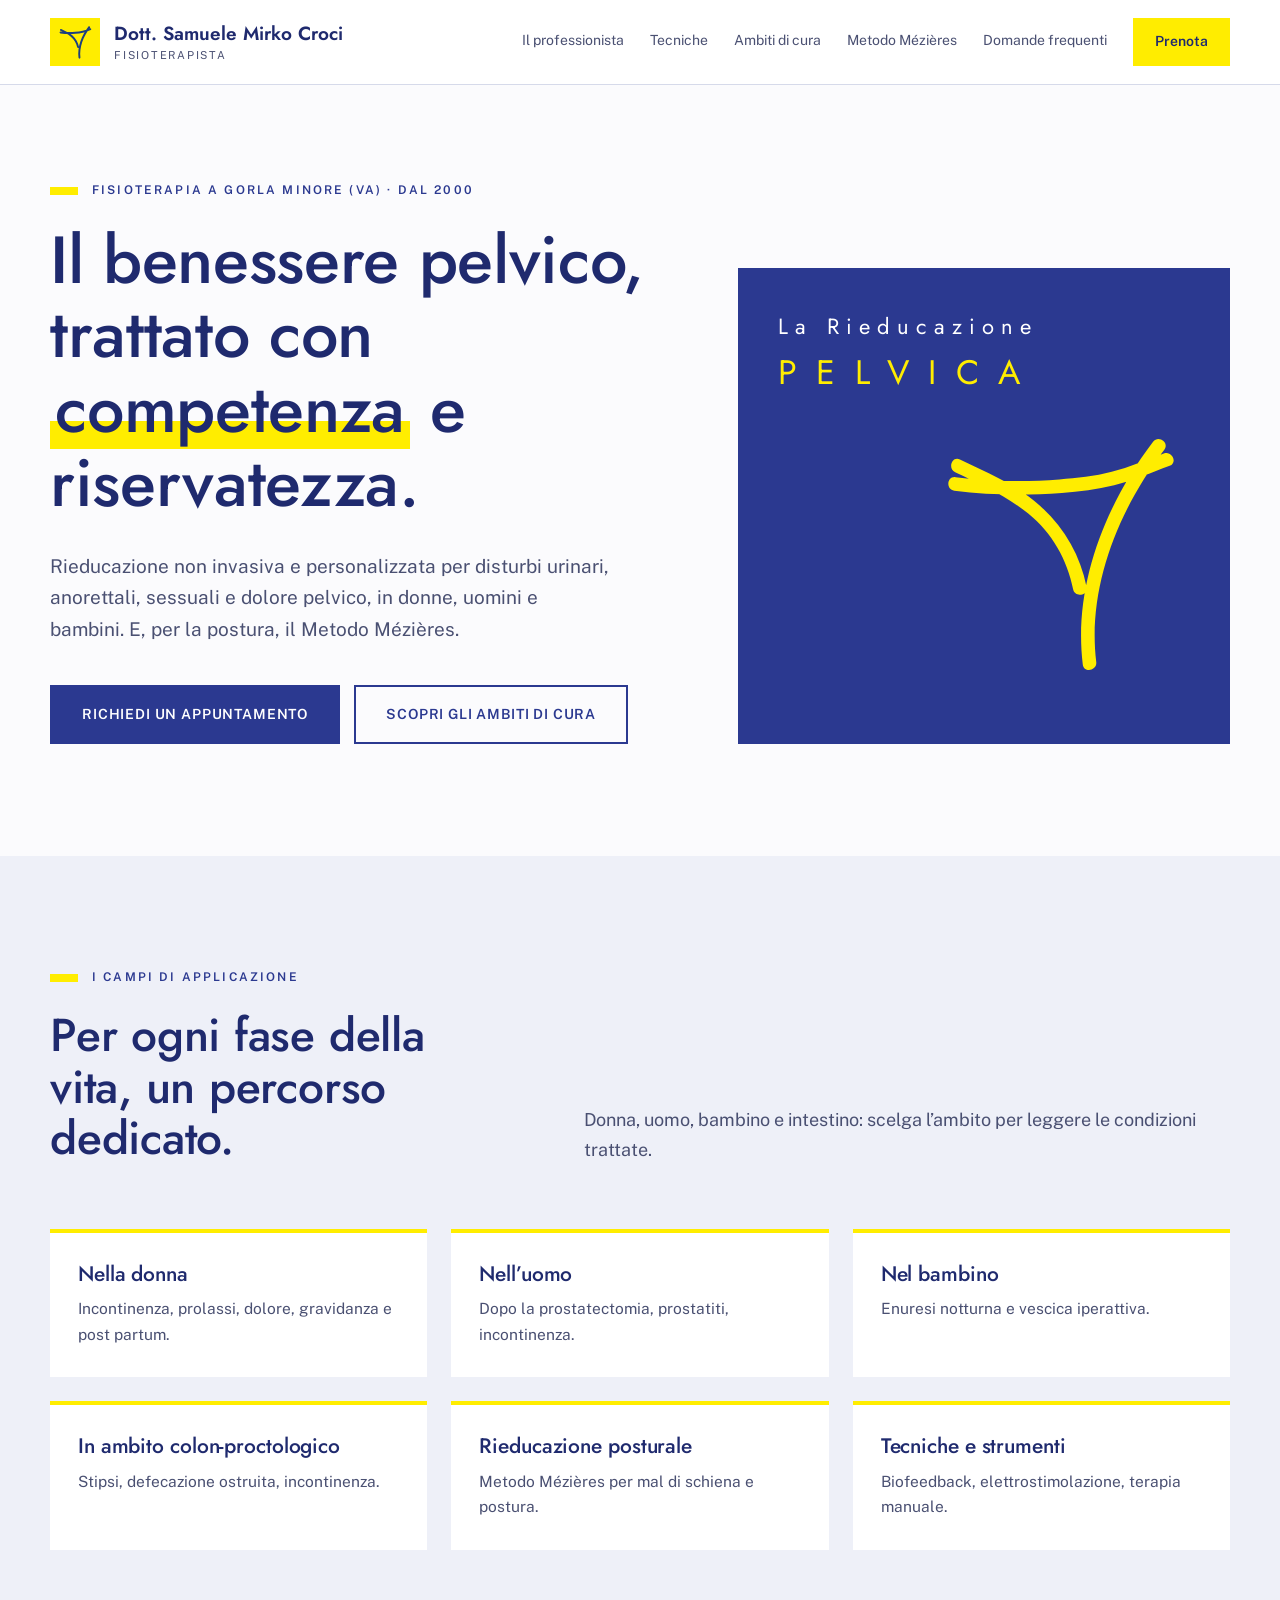
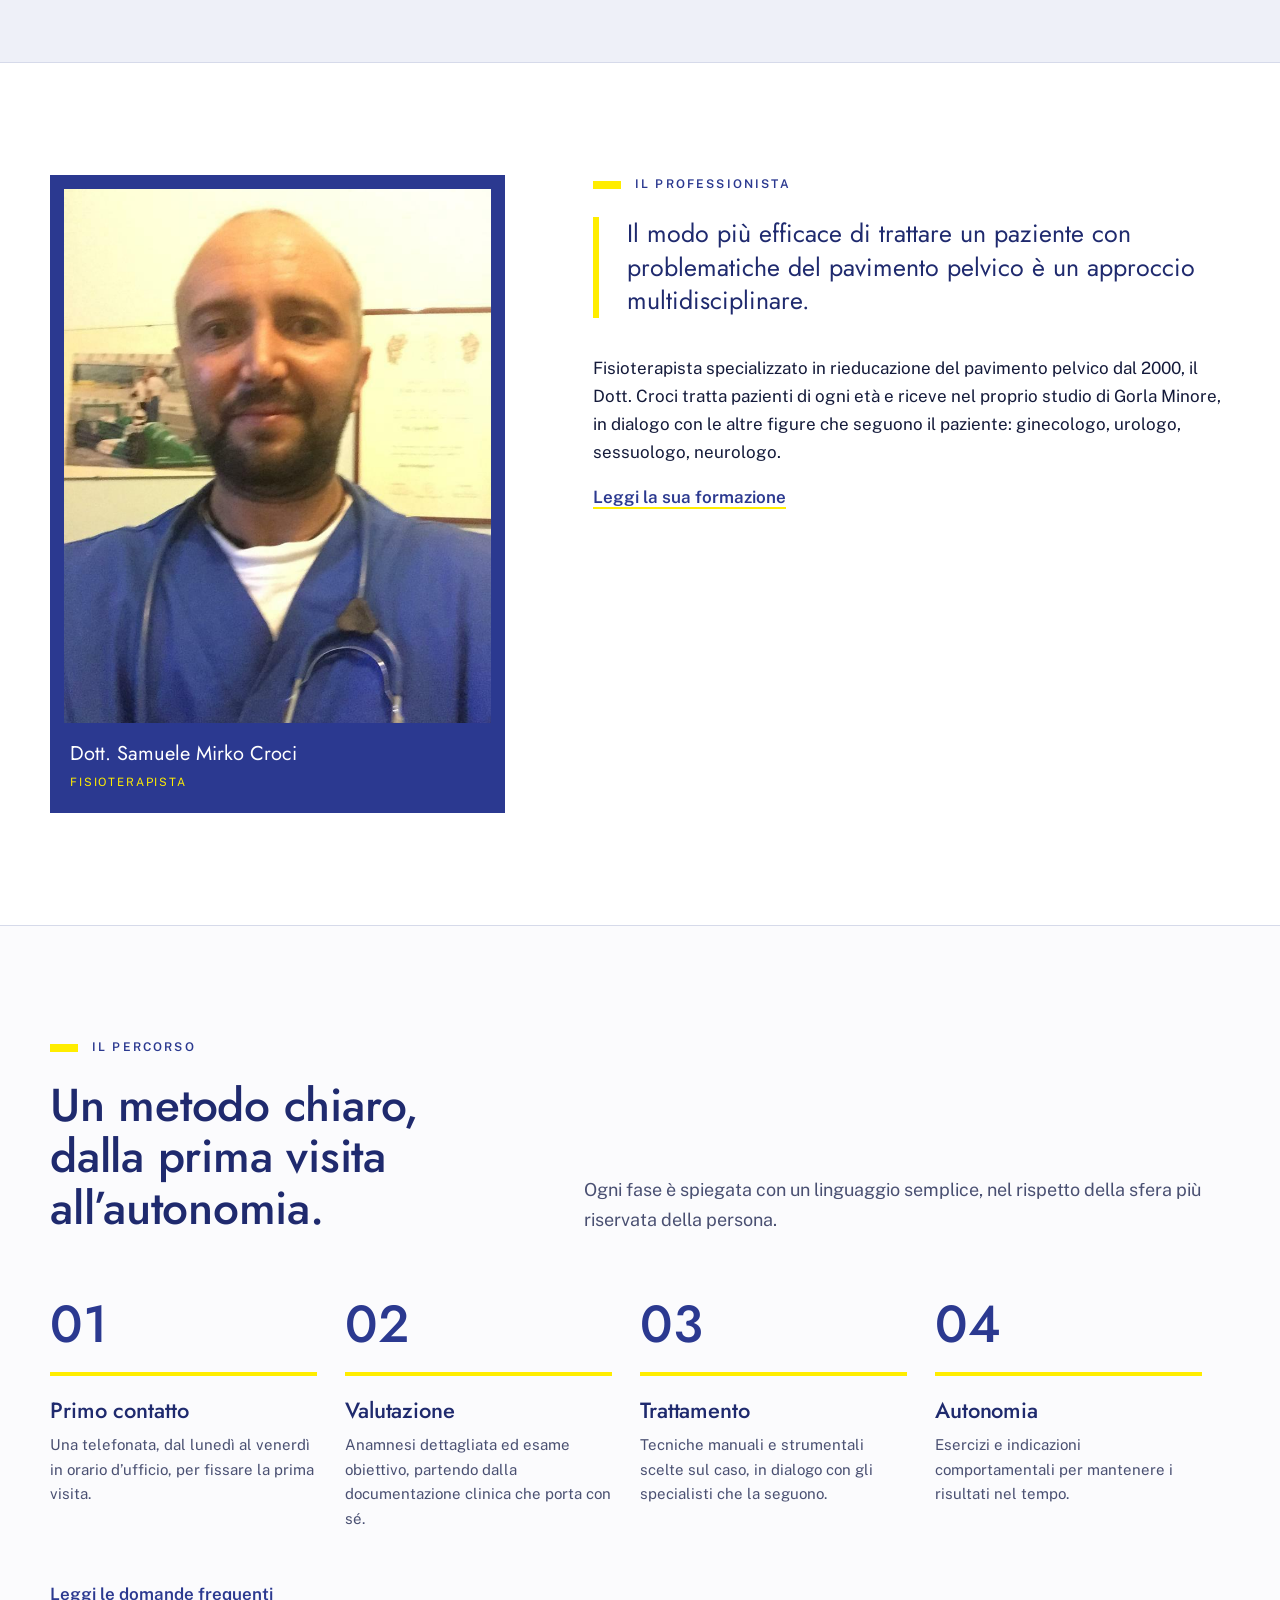
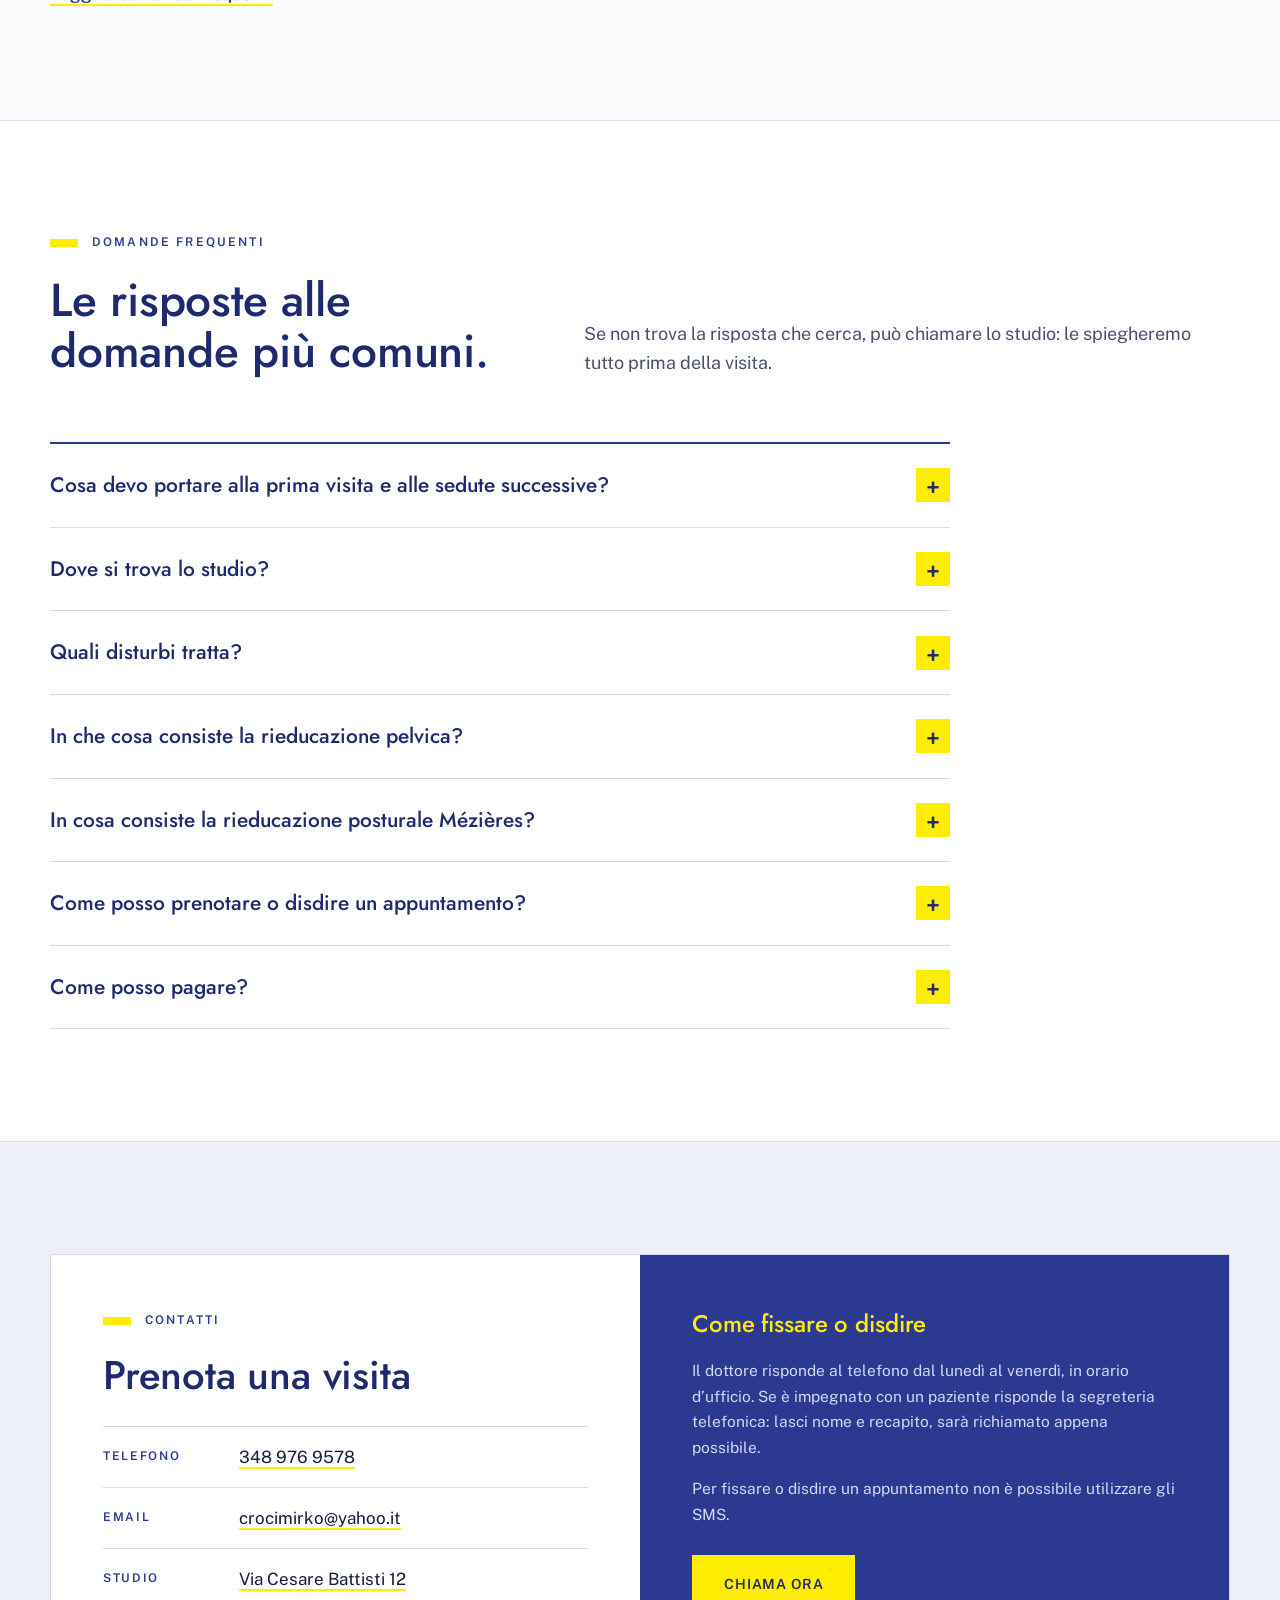
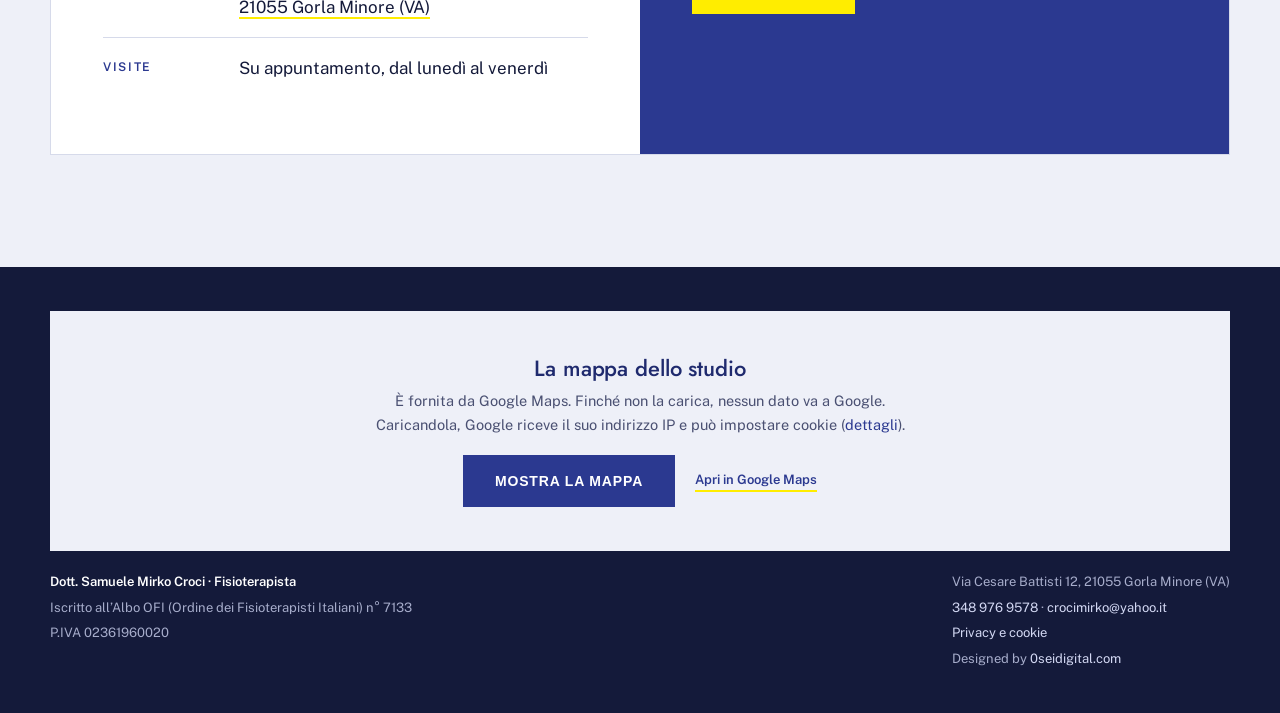
==== commit b6bab2c9: "Privacy e cookie, SEO, script di generazione e dist per Aruba - Pagina privacy e cookie; font ospita" ====
--- a/index.html
+++ b/index.html
@@ -3,13 +3,56 @@
 <head>
 <meta charset="utf-8">
 <meta name="viewport" content="width=device-width, initial-scale=1">
-<title>Dott. Samuele Mirko Croci · Fisioterapista · Rieducazione pelvica a Gorla Minore (VA)</title>
-<meta name="description" content="Dott. Samuele Mirko Croci, fisioterapista a Gorla Minore (VA). Rieducazione del pavimento pelvico per donna, uomo e bambino, ambito colon-proctologico e rieducazione posturale Metodo Mézières. Visite su appuntamento.">
+<title>Rieducazione pelvica a Gorla Minore | Dott. Croci</title>
+<meta name="description" content="Fisioterapista dal 2000 a Gorla Minore (VA): rieducazione del pavimento pelvico per donna, uomo e bambino e Metodo Mézières. Su appuntamento.">
+<link rel="canonical" href="https://www.rieducazionepelvica.it/">
+<meta property="og:type" content="website">
+<meta property="og:locale" content="it_IT">
+<meta property="og:site_name" content="Dott. Samuele Mirko Croci, fisioterapista">
+<meta property="og:title" content="Rieducazione pelvica a Gorla Minore | Dott. Croci">
+<meta property="og:description" content="Fisioterapista dal 2000 a Gorla Minore (VA): rieducazione del pavimento pelvico per donna, uomo e bambino e Metodo Mézières. Su appuntamento.">
+<meta property="og:url" content="https://www.rieducazionepelvica.it/">
+<meta property="og:image" content="https://www.rieducazionepelvica.it/share.jpg">
+<meta property="og:image:width" content="1200">
+<meta property="og:image:height" content="630">
+<meta name="twitter:card" content="summary_large_image">
+<meta name="theme-color" content="#2b3990">
 <link rel="icon" href="img/logo.svg" type="image/svg+xml">
-<link rel="preconnect" href="https://fonts.googleapis.com">
-<link rel="preconnect" href="https://fonts.gstatic.com" crossorigin>
-<link href="https://fonts.googleapis.com/css2?family=Jost:wght@400;500;600&family=Public+Sans:wght@400;500;600&display=swap" rel="stylesheet">
+<link rel="preload" href="fonts/jost-latin-wght-normal.woff2" as="font" type="font/woff2" crossorigin>
+<link rel="preload" href="fonts/public-sans-latin-wght-normal.woff2" as="font" type="font/woff2" crossorigin>
 <link rel="stylesheet" href="style.css">
+<script type="application/ld+json">
+{
+  "@context": "https://schema.org",
+  "@type": "Physiotherapy",
+  "name": "Dott. Samuele Mirko Croci, fisioterapista",
+  "description": "Fisioterapista dal 2000 a Gorla Minore (VA): rieducazione del pavimento pelvico per donna, uomo e bambino, ambito colon-proctologico e Metodo Mézières.",
+  "url": "https://www.rieducazionepelvica.it/",
+  "image": "https://www.rieducazionepelvica.it/share.jpg",
+  "telephone": "+39 348 976 9578",
+  "email": "crocimirko@yahoo.it",
+  "vatID": "IT02361960020",
+  "address": {
+    "@type": "PostalAddress",
+    "streetAddress": "Via Cesare Battisti 12",
+    "postalCode": "21055",
+    "addressLocality": "Gorla Minore",
+    "addressRegion": "VA",
+    "addressCountry": "IT"
+  },
+  "hasMap": "https://www.google.com/maps/search/?api=1&query=Via+Cesare+Battisti+12,+21055+Gorla+Minore+VA",
+  "medicalSpecialty": "https://schema.org/PhysicalTherapy",
+  "paymentAccepted": "Contanti, carta (POS)",
+  "knowsAbout": [
+    "Rieducazione del pavimento pelvico",
+    "Incontinenza urinaria",
+    "Prolasso degli organi pelvici",
+    "Dolore pelvico cronico",
+    "Rieducazione colon-proctologica",
+    "Metodo Mézières"
+  ]
+}
+</script>
 </head>
 <body>
 
@@ -180,8 +223,15 @@
 
 <footer>
   <div class="wrap">
-    <div class="footer-map">
-      <iframe title="Mappa dello studio del Dott. Croci, Via Cesare Battisti 12, Gorla Minore" src="https://maps.google.com/maps?q=Via%20Cesare%20Battisti%2012%2C%2021055%20Gorla%20Minore%20VA&amp;t=m&amp;z=16&amp;output=embed" loading="lazy" referrerpolicy="no-referrer-when-downgrade"></iframe>
+    <div class="footer-map" id="map">
+      <div class="map-consent">
+        <h2>La mappa dello studio</h2>
+        <p>È fornita da Google Maps. Finché non la carica, nessun dato va a Google. Caricandola, Google riceve il suo indirizzo IP e può impostare cookie (<a href="privacy.html#cookie">dettagli</a>).</p>
+        <div class="map-actions">
+          <button class="btn solid" type="button" id="map-load" hidden>Mostra la mappa</button>
+          <a class="link-more" href="https://www.google.com/maps/search/?api=1&amp;query=Via+Cesare+Battisti+12,+21055+Gorla+Minore+VA" target="_blank" rel="noopener">Apri in Google Maps</a>
+        </div>
+      </div>
     </div>
     <div class="legal">
       <strong>Dott. Samuele Mirko Croci · Fisioterapista</strong>
@@ -191,6 +241,8 @@
     <div class="legal">
       <span>Via Cesare Battisti 12, 21055 Gorla Minore (VA)</span>
       <span><a href="tel:+393489769578">348 976 9578</a> · <a href="mailto:crocimirko@yahoo.it">crocimirko@yahoo.it</a></span>
+      <span><a href="privacy.html">Privacy e cookie</a></span>
+      <span>Designed by <a href="https://0seidigital.com" target="_blank" rel="noopener">0seidigital.com</a></span>
     </div>
   </div>
 </footer>
--- a/style.css
+++ b/style.css
@@ -1,3 +1,7 @@
+/* Font ospitati sul sito (licenza OFL, vedi fonts/): il browser del visitatore non contatta Google */
+@font-face { font-family: "Jost"; font-style: normal; font-weight: 100 900; font-display: swap; src: url("fonts/jost-latin-wght-normal.woff2") format("woff2"); unicode-range: U+0000-00FF, U+0131, U+0152-0153, U+02BB-02BC, U+02C6, U+02DA, U+02DC, U+0304, U+0308, U+0329, U+2000-206F, U+20AC, U+2122, U+2191, U+2193, U+2212, U+2215, U+FEFF, U+FFFD; }
+@font-face { font-family: "Public Sans"; font-style: normal; font-weight: 100 900; font-display: swap; src: url("fonts/public-sans-latin-wght-normal.woff2") format("woff2"); unicode-range: U+0000-00FF, U+0131, U+0152-0153, U+02BB-02BC, U+02C6, U+02DA, U+02DC, U+0304, U+0308, U+0329, U+2000-206F, U+20AC, U+2122, U+2191, U+2193, U+2212, U+2215, U+FEFF, U+FFFD; }
+
 /* Palette ripresa dalla brochure e dal marchio del Dott. Croci */
 :root {
   --ink: #141a3a;
@@ -209,7 +213,14 @@
 footer strong { color: var(--white); font-weight: 600; }
 footer a { color: #d3d8f3; text-decoration: none; }
 footer a:hover { color: var(--yellow); }
-.footer-map { flex: 0 0 100%; width: 100%; min-width: 0; height: clamp(200px, 20vw, 280px); background: var(--mist); }
+.footer-map { flex: 0 0 100%; width: 100%; min-width: 0; min-height: 240px; background: var(--mist); color: var(--ink); display: grid; place-items: center; padding: 32px 24px; text-align: center; }
+.footer-map .map-consent { max-width: 540px; }
+.footer-map h2 { font-size: 22px; color: var(--blue-deep); margin-bottom: 8px; }
+.footer-map p { font-size: 14.5px; color: var(--ink-soft); margin: 0 0 18px; }
+.footer-map a { color: var(--blue); }
+.footer-map .link-more { color: var(--blue); }
+.map-actions { display: flex; gap: 12px 20px; justify-content: center; align-items: center; flex-wrap: wrap; }
+.footer-map.is-loaded { display: block; padding: 0; height: clamp(240px, 28vw, 360px); }
 .footer-map iframe { width: 100%; height: 100%; border: 0; display: block; }
 footer .legal { display: flex; flex-direction: column; gap: 4px; }
 
@@ -252,7 +263,7 @@
   .faq summary { font-size: 18px; }
     }
 
-@media (max-width: 760px) { .footer-map { height: 220px; } }
+@media (max-width: 760px) { .footer-map.is-loaded { height: 300px; } }
 
 /* Schede cliccabili verso le pagine dedicate */
 .card--link { display: block; text-decoration: none; color: inherit; transition: transform .2s, box-shadow .2s; }
@@ -275,3 +286,13 @@
 
 /* Chi preferisce meno animazioni non vede scorrimenti morbidi né sollevamenti al passaggio */
 @media (prefers-reduced-motion: reduce) { html { scroll-behavior: auto; } .card--link, .card--link h3, .btn { transition: none; } .card--link:hover { transform: none; } }
+
+/* Pagina privacy */
+.legal-doc { max-width: 760px; }
+.legal-doc h2 { font-size: 26px; color: var(--blue-deep); margin: 44px 0 12px; }
+.legal-doc h2:first-child { margin-top: 0; }
+.legal-doc p, .legal-doc li { color: var(--ink-soft); }
+.legal-doc ul { padding-left: 20px; margin: 0 0 1em; }
+.legal-doc li { margin-bottom: 10px; }
+.legal-doc a { color: var(--blue); }
+.legal-doc__date { font-size: 14px; margin-top: 44px; }
